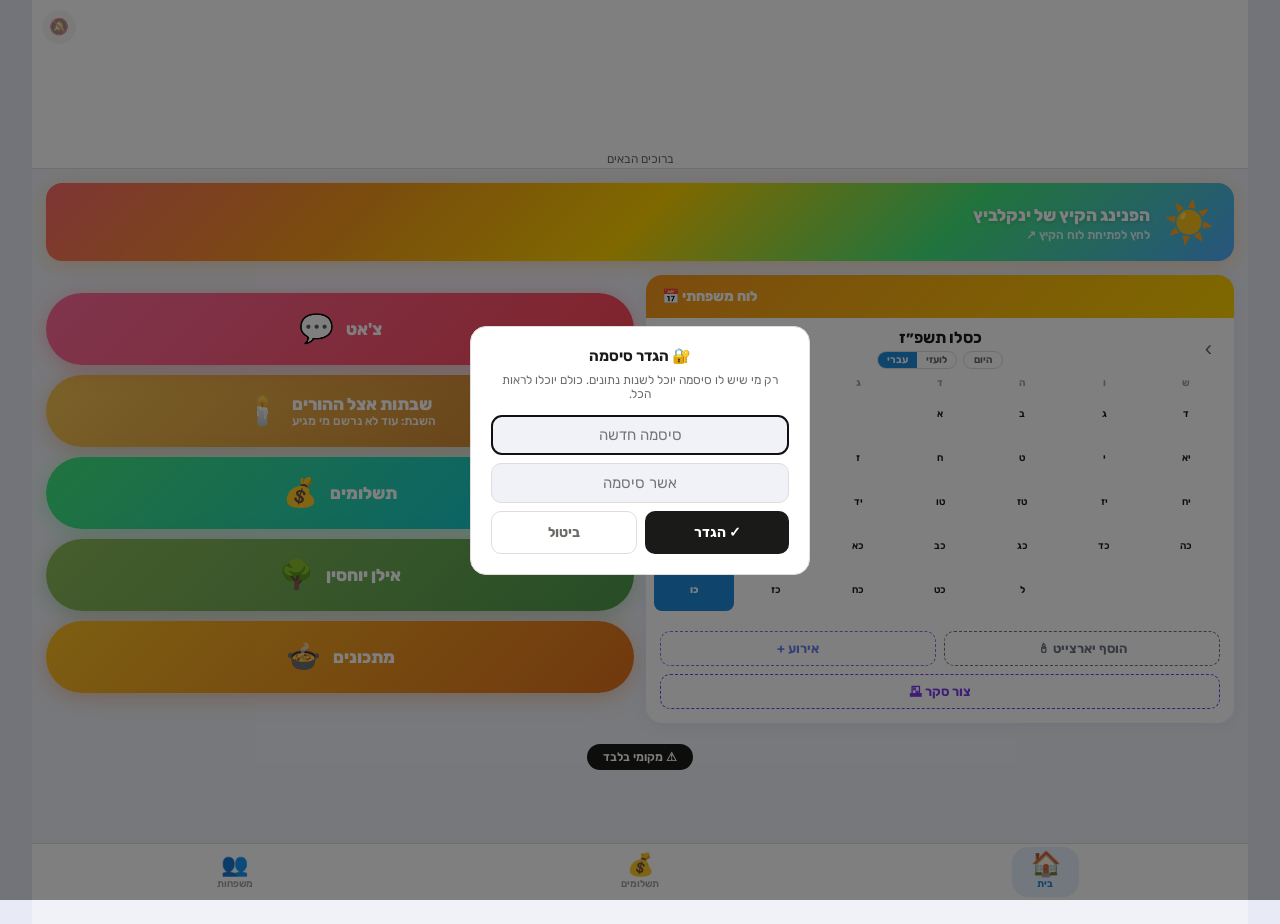
==== admin.html @ 8af0455f "שבתות אצל אבא ואמא: רישום מי היה בכל שבת כפתור חדש במסך הבית (מציג מי מגיע השבת). בחלון: השבת, 5 שבת" ====
<!DOCTYPE html>
<html lang="he" dir="rtl">
<head>
<meta charset="UTF-8">
<meta name="viewport" content="width=device-width, initial-scale=1.0, viewport-fit=cover">
<meta name="apple-mobile-web-app-capable" content="yes">
<meta name="apple-mobile-web-app-status-bar-style" content="black-translucent">
<meta name="apple-mobile-web-app-title" content="ינקלביץ עריכה">
<meta name="mobile-web-app-capable" content="yes">
<meta name="theme-color" content="#0C447C">
<link rel="manifest" href="manifest-admin.json">
<link rel="apple-touch-icon" href="icon.jpg">
<title>ינקלביץ - עריכה</title>
<link rel="stylesheet" href="style.css">
<link rel="stylesheet" href="recipes.css">
<script src="https://cdn.jsdelivr.net/npm/@emailjs/browser@4/dist/email.min.js"></script>
</head>
<body class="at-home">

<!-- FAMILY HOME SHELL -->
<div id="shell-home">
  <div class="fh-hero" style="position:relative">
    <div style="position:absolute;top:10px;left:10px;z-index:5;display:flex;gap:8px">
      <button id="notifBtn" style="background:rgba(0,0,0,0.06);border:none;border-radius:50%;width:34px;height:34px;font-size:16px;cursor:pointer;opacity:.7;line-height:1;color:var(--text2)">🔕</button>
      <button id="settingsHubBtn" class="edit-only" onclick="openSettingsHubModal()" style="background:rgba(0,0,0,0.06);border:none;border-radius:50%;width:34px;height:34px;font-size:16px;cursor:pointer;line-height:1;color:var(--text2)" title="הגדרות">⚙️</button>
    </div>
    <img src="logo.jpg" class="fh-hero-logo" alt="ינקלביץ">
    <div class="fh-hero-content">
      <div class="fh-hero-sub" id="fhSub"></div>
    </div>
  </div>

  <!-- Summer Calendar link card -->
  <a href="https://haketz-shel-yankelevitz.vercel.app/" target="_blank"
     style="display:block;margin:14px 14px 6px;border-radius:16px;overflow:hidden;text-decoration:none;box-shadow:0 4px 20px rgba(247,151,30,0.3)">
    <div style="background:linear-gradient(135deg,#FF6B6B,#f7971e,#ffd200,#43E97B,#4facfe);padding:20px 20px 18px;display:flex;align-items:center;gap:14px">
      <div style="font-size:40px;line-height:1;flex-shrink:0">☀️</div>
      <div>
        <div style="font-size:17px;font-weight:800;color:#fff;margin-bottom:3px;text-shadow:0 1px 4px rgba(0,0,0,0.2)">הפנינג הקיץ של ינקלביץ</div>
        <div style="font-size:12px;color:rgba(255,255,255,0.85);font-weight:600">לחץ לפתיחת לוח הקיץ ↗</div>
      </div>
    </div>
  </a>

  <!-- Lower section: buttons + calendar -->
  <div class="fh-home-lower">
    <!-- Pill buttons — above calendar on mobile, left on desktop -->
    <div class="fh-pill-btns">
      <!-- Countdown clocks — above the chat button, beside the calendar on desktop -->
      <div id="countdownSection"></div>
      <button class="fh-pill-btn" style="position:relative;background:linear-gradient(135deg,#FF6B9D,#FF4757);box-shadow:0 4px 22px rgba(255,71,87,0.35)" onclick="openChatSheet()">
        <span class="fh-pill-ico">💬</span>צ'אט
        <span id="chatUnreadBadge" style="display:none;position:absolute;top:8px;left:16px;min-width:20px;height:20px;padding:0 5px;border-radius:10px;background:#fff;color:#FF4757;font-size:12px;font-weight:800;align-items:center;justify-content:center;line-height:1;box-shadow:0 1px 4px rgba(0,0,0,0.25)"></span>
      </button>
      <button class="fh-pill-btn" style="background:linear-gradient(135deg,#F6C453,#C9792B);box-shadow:0 4px 22px rgba(201,121,43,0.35)" onclick="openShabbatModal()">
        <span class="fh-pill-ico">🕯️</span><span style="display:flex;flex-direction:column;align-items:flex-start;line-height:1.2"><span id="shabbatPillLbl">שבתות אצל אבא ואמא</span><small id="shabbatPillSub" style="font-size:12px;font-weight:600;opacity:.9"></small></span>
      </button>
      <button class="fh-pill-btn" style="background:linear-gradient(135deg,#43E97B,#0ABDE3);box-shadow:0 4px 22px rgba(67,233,123,0.35)" onclick="switchShell('pay')">
        <span class="fh-pill-ico">💰</span>תשלומים
      </button>
      <button class="fh-pill-btn" id="pollBannerBtn" style="display:none;background:linear-gradient(135deg,#A78BFA,#7C3AED);box-shadow:0 4px 22px rgba(124,58,237,0.35)" onclick="openPollSheet()">
        <span class="fh-pill-ico">🗳</span><span id="pollBannerLbl">סקר ממתין למילוי</span>
      </button>
      <button class="fh-pill-btn" style="background:linear-gradient(135deg,#8FBC5A,#4E9A4E);box-shadow:0 4px 22px rgba(78,154,78,0.35)" onclick="openFamilyTreeOverlay()">
        <span class="fh-pill-ico">🌳</span>אילן יוחסין
      </button>
      <button class="fh-pill-btn" style="background:linear-gradient(135deg,#FBBF24,#E2711D);box-shadow:0 4px 22px rgba(226,113,29,0.35)" onclick="openRecipesOverlay()">
        <span class="fh-pill-ico">🍲</span>מתכונים
      </button>
    </div>
    <!-- Family calendar card — below on mobile, right on desktop -->
    <div class="fh-card fh-cal-card" style="margin:0">
      <div class="fh-card-hdr fh-card-hdr-cal">
        <span class="fh-card-title">📅 לוח משפחתי</span>
      </div>
      <div class="fh-cal-nav">
        <button class="fh-cal-arrow" onclick="prevCalMonth()">›</button>
        <div style="display:flex;flex-direction:column;align-items:center;gap:4px">
          <span class="fh-cal-month" id="calTitle"></span>
          <div style="display:flex;align-items:center;gap:6px">
            <div style="display:flex;border:1.5px solid var(--border);border-radius:20px;overflow:hidden;font-size:10px;font-weight:700">
              <button id="calToggleHeb" onclick="setCalMode(true)" style="padding:2px 9px;border:none;font-family:var(--font);cursor:pointer;font-size:10px;font-weight:700;transition:background .15s">עברי</button>
              <button id="calToggleLat" onclick="setCalMode(false)" style="padding:2px 9px;border:none;font-family:var(--font);cursor:pointer;font-size:10px;font-weight:700;transition:background .15s">לועזי</button>
            </div>
            <button onclick="goToTodayCal()" style="padding:2px 10px;border-radius:20px;border:1.5px solid var(--border);background:transparent;color:var(--text2);font-size:10px;font-weight:700;font-family:var(--font);cursor:pointer">היום</button>
          </div>
        </div>
        <button class="fh-cal-arrow" onclick="nextCalMonth()">‹</button>
      </div>
      <div class="fh-cal-grid" id="calGrid"></div>
      <div class="fh-cal-evlist" id="calEvList"></div>
      <div style="padding:0 14px 14px">
        <div style="display:flex;gap:8px;flex-wrap:wrap;margin-bottom:8px">
          <button onclick="openCalModal()" style="flex:1;min-width:90px;padding:9px;border-radius:var(--r2);border:1.5px dashed #667eea;background:transparent;color:#667eea;font-size:13px;font-weight:700;font-family:var(--font);cursor:pointer">+ אירוע</button>
          <button onclick="openYahrzeitModal()" style="flex:1;min-width:90px;padding:9px;border-radius:var(--r2);border:1.5px dashed #6b7280;background:transparent;color:#6b7280;font-size:13px;font-weight:700;font-family:var(--font);cursor:pointer">🕯 הוסף יארצייט</button>
        </div>
        <button onclick="openNewPollModal()" style="width:100%;padding:9px;border-radius:var(--r2);border:1.5px dashed #7C3AED;background:transparent;color:#7C3AED;font-size:13px;font-weight:700;font-family:var(--font);cursor:pointer;box-sizing:border-box">🗳 צור סקר</button>
      </div>
    </div>
  </div>

</div>

<!-- New-device email gate -->
<div id="emailGateModal" style="display:none;position:fixed;inset:0;background:rgba(0,0,0,0.7);z-index:2700;align-items:center;justify-content:center;padding:20px;box-sizing:border-box">
  <div style="background:var(--surface);border-radius:var(--r);width:100%;max-width:340px;box-sizing:border-box" id="emailGateContent"></div>
</div>

<!-- Payment claim confirm modal (opened from an email link) -->
<div id="claimConfirmModal" style="display:none;position:fixed;inset:0;background:rgba(0,0,0,0.55);z-index:2600;align-items:center;justify-content:center;padding:20px;box-sizing:border-box" onclick="if(event.target===this)closeClaimConfirmModal()">
  <div style="background:var(--surface);border-radius:var(--r);width:100%;max-width:340px;box-sizing:border-box" id="claimConfirmContent"></div>
</div>

<!-- Pending payment claims modal -->
<div id="claimsModal" style="display:none;position:fixed;inset:0;background:rgba(0,0,0,0.55);z-index:2500;align-items:center;justify-content:center;padding:20px;box-sizing:border-box" onclick="if(event.target===this)closeClaimsModal()">
  <div style="background:var(--surface);border-radius:var(--r);width:100%;max-width:400px;max-height:80vh;overflow-y:auto;box-sizing:border-box">
    <div style="padding:14px 16px;border-bottom:1px solid var(--border);display:flex;align-items:center;justify-content:space-between">
      <div style="font-size:15px;font-weight:700">💸 אישורי תשלום ממתינים</div>
      <button onclick="closeClaimsModal()" style="border:none;background:none;font-size:20px;color:var(--text2);cursor:pointer;font-family:var(--font);padding:0">✕</button>
    </div>
    <div id="claimsModalContent"></div>
  </div>
</div>

<!-- Calendar event modal -->
<div id="calModal" style="display:none;position:fixed;inset:0;background:rgba(0,0,0,0.55);z-index:2500;align-items:center;justify-content:center;padding:20px;box-sizing:border-box" onclick="if(event.target===this)closeCalModal()">
  <div style="background:var(--surface);border-radius:var(--r);padding:20px;width:100%;max-width:340px;box-sizing:border-box">
    <div style="font-size:15px;font-weight:700;margin-bottom:16px">📅 הוסף אירוע</div>
    <div class="field" style="margin-bottom:10px">
      <label style="font-size:12px;font-weight:600;color:var(--text2);display:block;margin-bottom:5px">שם האירוע</label>
      <input id="calAddTitle" placeholder="לדוגמה: יום הולדת, חתונה..." style="width:100%;border:1.5px solid var(--border);border-radius:var(--r2);padding:10px 12px;font-size:14px;font-family:var(--font);background:var(--bg);color:var(--text);direction:rtl;box-sizing:border-box">
    </div>
    <div class="field" style="margin-bottom:14px">
      <label style="font-size:12px;font-weight:600;color:var(--text2);display:block;margin-bottom:5px">תאריך</label>
      <input id="calAddDate" type="date" style="width:100%;border:1.5px solid var(--border);border-radius:var(--r2);padding:10px 12px;font-size:14px;font-family:var(--font);background:var(--bg);color:var(--text);box-sizing:border-box">
    </div>
    <div style="display:flex;gap:8px">
      <button onclick="addCalItem()" style="flex:1;padding:11px;border-radius:var(--r2);border:none;background:var(--blue-mid);color:#fff;font-size:14px;font-weight:700;font-family:var(--font);cursor:pointer">הוסף</button>
      <button onclick="closeCalModal()" style="flex:1;padding:11px;border-radius:var(--r2);border:1.5px solid var(--border);background:transparent;color:var(--text2);font-size:14px;font-weight:600;font-family:var(--font);cursor:pointer">ביטול</button>
    </div>
  </div>
</div>

<!-- Yahrzeit (memorial date) modal -->
<div id="yahrzeitModal" style="display:none;position:fixed;inset:0;background:rgba(0,0,0,0.55);z-index:1350;align-items:center;justify-content:center;padding:20px;box-sizing:border-box" onclick="if(event.target===this)closeYahrzeitModal()">
  <div style="background:var(--surface);border-radius:var(--r);padding:20px;width:100%;max-width:340px;box-sizing:border-box">
    <div style="font-size:15px;font-weight:700;margin-bottom:16px" id="yahrzeitModalTitle">🕯 הוספת יארצייט</div>
    <div class="field" style="margin-bottom:10px">
      <label style="font-size:12px;font-weight:600;color:var(--text2);display:block;margin-bottom:5px">שם הנפטר/ת</label>
      <input type="text" id="yahrzeitName" placeholder="לדוגמה: סבא משה ז״ל" style="width:100%;border:1.5px solid var(--border);border-radius:var(--r2);padding:10px 12px;font-size:14px;font-family:var(--font);background:var(--bg);color:var(--text);direction:rtl;box-sizing:border-box">
    </div>
    <div style="font-size:12px;font-weight:600;color:var(--text2);margin-bottom:6px">תאריך פטירה עברי</div>
    <button type="button" id="yahrzeitDateBtn" onclick="openKidDatePicker()" style="width:100%;border:1.5px solid var(--border);border-radius:var(--r2);padding:10px 12px;font-size:13px;font-family:var(--font);background:var(--bg);color:var(--text);margin-bottom:10px;box-sizing:border-box;cursor:pointer;text-align:center">📅 בחר תאריך פטירה</button>
    <div id="yahrzeitErr" style="display:none;font-size:12px;color:var(--red);margin-bottom:8px;text-align:center"></div>
    <div style="display:flex;gap:8px;margin-bottom:10px">
      <button id="yahrzeitSaveBtn" onclick="saveYahrzeit()" style="flex:1;padding:11px;border-radius:var(--r2);border:none;background:var(--blue-mid);color:#fff;font-size:14px;font-weight:700;font-family:var(--font);cursor:pointer">✓ הוסף</button>
      <button onclick="closeYahrzeitModal()" style="flex:1;padding:11px;border-radius:var(--r2);border:1.5px solid var(--border);background:transparent;color:var(--text);font-size:14px;font-weight:600;font-family:var(--font);cursor:pointer">ביטול</button>
    </div>
    <button type="button" id="yahrzeitDeleteBtn" onclick="deleteYahrzeit()" style="display:none;width:100%;padding:10px;border-radius:var(--r2);border:1.5px solid var(--red-bg);background:var(--red-bg);color:var(--red-mid);font-size:13px;font-weight:700;font-family:var(--font);cursor:pointer;box-sizing:border-box">🗑 מחק</button>
  </div>
</div>

<!-- Partial payment modal -->
<div id="partPayModal" style="display:none;position:fixed;inset:0;background:rgba(0,0,0,0.55);z-index:3000;align-items:center;justify-content:center;padding:20px;box-sizing:border-box" onclick="if(event.target===this)closePartPayModal()">
  <div style="background:var(--surface);border-radius:var(--r);padding:20px;width:100%;max-width:320px;box-sizing:border-box">
    <div style="font-size:15px;font-weight:700;margin-bottom:6px">💳 רישום תשלום</div>
    <div id="partPayInfo" style="font-size:13px;color:var(--text2);margin-bottom:14px;line-height:1.6"></div>
    <div class="field" style="margin-bottom:6px">
      <label style="font-size:12px;font-weight:600;color:var(--text2);display:block;margin-bottom:5px">סכום ששולם (₪)</label>
      <input id="partPayAmt" type="number" min="1" oninput="updatePartPayRemain()" style="width:100%;border:1.5px solid var(--border);border-radius:var(--r2);padding:10px 12px;font-size:20px;font-family:var(--font);background:var(--bg);color:var(--text);direction:ltr;box-sizing:border-box;font-weight:700;text-align:center">
    </div>
    <div id="partPayRemain" style="font-size:12px;margin-bottom:14px;text-align:center;min-height:18px;font-weight:600"></div>
    <div style="display:flex;gap:8px">
      <button onclick="confirmPartPay()" style="flex:1;padding:11px;border-radius:var(--r2);border:none;background:var(--blue-mid);color:#fff;font-size:14px;font-weight:700;font-family:var(--font);cursor:pointer">אשר תשלום</button>
      <button onclick="closePartPayModal()" style="flex:1;padding:11px;border-radius:var(--r2);border:1.5px solid var(--border);background:transparent;color:var(--text2);font-size:14px;font-weight:600;font-family:var(--font);cursor:pointer">ביטול</button>
    </div>
  </div>
</div>

<div id="closeEvModal" style="display:none;position:fixed;inset:0;background:rgba(0,0,0,0.55);z-index:3000;align-items:center;justify-content:center;padding:20px;box-sizing:border-box" onclick="if(event.target===this)closeCloseEvModal()">
  <div style="background:var(--surface);border-radius:var(--r);padding:20px;width:100%;max-width:320px;box-sizing:border-box">
    <div style="font-size:15px;font-weight:700;margin-bottom:10px">🏁 סיום אירוע</div>
    <div id="closeEvInfo" style="font-size:13px;margin-bottom:14px;line-height:1.7"></div>
    <div style="display:flex;gap:8px">
      <button onclick="confirmCloseEv()" style="flex:1;padding:11px;border-radius:var(--r2);border:none;background:var(--blue-mid);color:#fff;font-size:14px;font-weight:700;font-family:var(--font);cursor:pointer">סגור ושלח</button>
      <button onclick="closeCloseEvModal()" style="flex:1;padding:11px;border-radius:var(--r2);border:1.5px solid var(--border);background:transparent;color:var(--text2);font-size:14px;font-weight:600;font-family:var(--font);cursor:pointer">ביטול</button>
    </div>
  </div>
</div>

<div id="emailModal" style="display:none;position:fixed;inset:0;background:rgba(0,0,0,0.55);z-index:3000;align-items:center;justify-content:center;padding:20px;box-sizing:border-box" onclick="if(event.target===this)closeEmailModal()">
  <div style="background:var(--surface);border-radius:var(--r);padding:20px;width:100%;max-width:340px;box-sizing:border-box;max-height:80vh;display:flex;flex-direction:column">
    <div style="font-size:15px;font-weight:700;margin-bottom:12px">📧 שליחת מיילים</div>
    <div id="emailModalContent" style="font-size:13px;line-height:1.7;overflow-y:auto;flex:1;margin-bottom:14px"></div>
    <div style="flex-shrink:0">
      <button onclick="closeEmailModal()" style="width:100%;padding:11px;border-radius:var(--r2);border:1.5px solid var(--border);background:transparent;color:var(--text2);font-size:14px;font-weight:600;font-family:var(--font);cursor:pointer">סגור</button>
    </div>
  </div>
</div>

<div class="topbar">
  <div>
    <div class="topbar-title">👨‍👩‍👧‍👦 ינקלביץ</div>
    <div class="topbar-sub" id="topSub">ניהול הוצאות וחובות</div>
  </div>
  <div style="display:flex;gap:8px;flex-shrink:0">
    <button class="btn-add edit-only" id="nb-families" onclick="goTab('families',this)" style="background:var(--surface2);color:var(--text);border:1px solid var(--border)">👥</button>
    <button class="btn-add" onclick="openLockModal()" style="background:var(--surface2);color:var(--text);border:1px solid var(--border);font-size:16px"><span id="lockIcon">🔒</span></button>
    <button class="btn-add edit-only" onclick="showForm()">+ אירוע חדש</button>
  </div>
</div>

<!-- Floating notifications button — hidden entirely unless there's something unread -->
<button id="floatingNotifBtn" onclick="openNotifCenter()" title="התראות" style="display:none;position:fixed;top:14px;left:14px;z-index:400;width:44px;height:44px;border-radius:50%;border:none;background:var(--blue-mid);color:#fff;font-size:19px;box-shadow:0 4px 14px rgba(0,0,0,0.3);cursor:pointer;align-items:center;justify-content:center">
  🔔
  <span id="notifCenterBadge" style="position:absolute;top:-3px;right:-3px;min-width:18px;height:18px;padding:0 4px;border-radius:9px;background:var(--red-mid,#d33);color:#fff;font-size:11px;font-weight:800;display:flex;align-items:center;justify-content:center;line-height:1"></span>
</button>

<div id="notifCenterModal" style="display:none;position:fixed;inset:0;background:rgba(0,0,0,0.55);z-index:2500;align-items:center;justify-content:center;padding:20px;box-sizing:border-box" onclick="if(event.target===this)closeNotifCenter()">
  <div style="background:var(--bg);border-radius:var(--r2);max-width:420px;width:100%;max-height:80vh;display:flex;flex-direction:column;overflow:hidden">
    <div style="padding:14px 16px;border-bottom:1px solid var(--border);display:flex;align-items:center;justify-content:space-between;flex-shrink:0">
      <span style="font-size:15px;font-weight:800;color:var(--text)">🔔 מרכז התראות</span>
      <button onclick="closeNotifCenter()" style="background:none;border:none;font-size:22px;cursor:pointer;color:var(--text2);line-height:1;padding:0">✕</button>
    </div>
    <div id="notifCenterList" style="flex:1;overflow-y:auto;padding:6px 16px"></div>
  </div>
</div>

<div id="annualReportModal" style="display:none;position:fixed;inset:0;background:rgba(0,0,0,0.55);z-index:2500;align-items:center;justify-content:center;padding:20px;box-sizing:border-box" onclick="if(event.target===this)closeAnnualReport()">
  <div style="background:var(--bg);border-radius:var(--r2);max-width:440px;width:100%;max-height:85vh;display:flex;flex-direction:column;overflow:hidden">
    <div style="padding:14px 16px;border-bottom:1px solid var(--border);display:flex;align-items:center;justify-content:space-between;flex-shrink:0;gap:8px">
      <span style="font-size:15px;font-weight:800;color:var(--text);flex-shrink:0">📊 דוח שנתי</span>
      <select id="reportYearSel" onchange="renderAnnualReport()" style="border:1.5px solid var(--border);border-radius:var(--r2);padding:5px 8px;font-size:13px;font-family:var(--font);background:var(--bg);color:var(--text)"></select>
      <button onclick="closeAnnualReport()" style="background:none;border:none;font-size:22px;cursor:pointer;color:var(--text2);line-height:1;padding:0">✕</button>
    </div>
    <div id="annualReportBody" style="flex:1;overflow-y:auto;padding:14px 16px"></div>
  </div>
</div>

<div class="main">

  <div id="claimsBanner" class="edit-only"></div>

  <!-- HOME -->
  <div class="view active" id="view-home">
    <div id="homeBanner"></div>
    <div id="homeFamStrip"></div>

    <div id="homeGoalSection" style="display:none">
      <div class="sec-ttl">🎯 קופות למטרה</div>
      <div class="home-list" id="homeGoalList"></div>
    </div>

    <div id="homeEvSection"></div>

    <button onclick="goTab('archive',null)" style="width:100%;margin-top:10px;padding:12px;border-radius:var(--r2);border:1.5px solid var(--border);background:var(--surface);color:var(--text2);font-size:14px;font-weight:700;font-family:var(--font);cursor:pointer;display:flex;align-items:center;justify-content:center;gap:6px">🗂️ ארכיון אירועים</button>
  </div>

  <!-- EVENTS -->
  <div class="view" id="view-events">
    <!-- New event form (hidden by default) -->
    <div id="newFormOverlay" style="display:none;position:fixed;inset:0;background:rgba(0,0,0,0.5);z-index:1000;align-items:center;justify-content:center;padding:20px;box-sizing:border-box" onclick="if(event.target===this)hideForm()">
    <div class="new-form" id="newForm" style="width:100%;max-width:420px;max-height:90vh;overflow-y:auto;box-sizing:border-box">
      <h2 id="formTitle">➕ אירוע חדש</h2>
      <div class="field">
        <label>שם האירוע *</label>
        <input type="text" id="f-name" placeholder="מנגל, צימר, ארוחה...">
        <div class="err-txt" id="e-name">נא להזין שם</div>
      </div>
      <div class="field">
        <label>תאריך</label>
        <input type="date" id="f-date">
      </div>
      <div class="field">
        <label>משפחות משתתפות</label>
        <button type="button" class="action-btn" style="width:100%;box-sizing:border-box" onclick="openFamPicker()">👥 <span id="famPickSummary">מי משתתף</span></button>
        <div class="err-txt" id="e-fams">נא לבחור לפחות משפחה אחת</div>
      </div>
      <div class="field" id="splitMethodField">
        <label>חלוקת ההוצאה</label>
        <div style="display:flex;gap:6px;flex-wrap:wrap">
          <button type="button" class="split-btn" id="splitEqual" onclick="setSplitMethod('equal')">שווה לכל משפחה</button>
          <button type="button" class="split-btn" id="splitPercapita" onclick="setSplitMethod('percapita')">לפי נפשות</button>
          <button type="button" class="split-btn" id="splitWeighted" onclick="setSplitMethod('weighted')">ילד = 50%</button>
        </div>
      </div>
      <div class="field" id="childOverrideSection" style="display:none">
        <label>הרכב משתתפים באירוע</label>
        <button type="button" class="action-btn" style="width:100%;box-sizing:border-box" onclick="openChildOverridePicker()">👥 <span id="childPickSummary">הגדר הרכב לפי משפחה</span></button>
      </div>
      <div class="field" id="expensesSection" style="display:none">
        <!-- Mode toggle -->
        <div style="display:flex;gap:6px;margin-bottom:12px;flex-wrap:wrap">
          <button id="modeTotal" onclick="setExpMode('total')" style="flex:1;padding:9px;border-radius:var(--r2);border:1.5px solid var(--blue-mid);background:var(--blue-mid);color:#fff;font-size:13px;font-weight:700;font-family:var(--font);cursor:pointer">סכום כולל ÷ שווה</button>
          <button id="modeCustom" onclick="setExpMode('custom')" style="flex:1;padding:9px;border-radius:var(--r2);border:1.5px solid var(--border);background:transparent;color:var(--text2);font-size:13px;font-weight:700;font-family:var(--font);cursor:pointer">כל משפחה בנפרד</button>
          <button id="modeCumulative" onclick="setExpMode('cumulative')" style="flex:1;padding:9px;border-radius:var(--r2);border:1.5px solid var(--border);background:transparent;color:var(--text2);font-size:13px;font-weight:700;font-family:var(--font);cursor:pointer">מצטבר</button>
        </div>
        <!-- Cumulative mode notice -->
        <div id="cumulativeModeDiv" style="display:none;text-align:center;font-size:13px;color:var(--text2);padding:10px 0;background:var(--blue-bg);border-radius:var(--r2)">הוצאות יוזנו ישירות באירוע לאחר יצירתו — לכל הוצאה תבחר בנפרד איך היא מתחלקת</div>
        <!-- Total mode -->
        <div id="totalModeDiv">
          <div style="display:flex;gap:6px">
            <input type="number" min="0" inputmode="numeric" id="f-total" placeholder="סכום כולל"
              style="flex:1;min-width:0;border:1.5px solid var(--border);border-radius:var(--r2);padding:11px 12px;font-size:16px;font-family:var(--font);background:var(--bg);color:var(--text);direction:ltr;text-align:center"
              oninput="updateTotalPreview();_updateCurHint('f-total','fTotalHint','fTotalCur')">
            <select id="fTotalCur" onchange="updateTotalPreview();_updateCurHint('f-total','fTotalHint','fTotalCur')" style="border:1.5px solid var(--border);border-radius:var(--r2);padding:0 8px;font-size:15px;font-family:var(--font);background:var(--bg);color:var(--text);cursor:pointer"><option>₪</option><option>$</option><option>€</option><option>£</option></select>
          </div>
          <div id="fTotalHint" style="font-size:11px;color:var(--text2);text-align:center;margin-top:4px;min-height:14px"></div>
          <div id="totalPreview" style="margin-top:6px"></div>
        </div>
        <!-- Custom mode -->
        <div id="customModeDiv" style="display:none">
          <button type="button" class="action-btn" style="width:100%;box-sizing:border-box" onclick="openExpensePicker()">💰 <span id="expensePickSummary">כמה כל משפחה שילמה</span></button>
        </div>
        <div class="err-txt" id="e-cost">נא להזין סכום</div>
        <div style="margin-top:12px;padding-top:12px;border-top:1px solid var(--border)">
          <label style="font-size:12px;font-weight:700;color:var(--text2);display:block;margin-bottom:6px">💎 תרומה לקופת חיסכון (אופציונלי)</label>
          <input type="number" min="0" inputmode="numeric" id="f-savings" placeholder="₪ סכום כולל"
            style="width:100%;border:1.5px solid var(--border);border-radius:var(--r2);padding:10px 12px;font-size:15px;font-family:var(--font);background:var(--bg);color:var(--text);direction:ltr;text-align:center;box-sizing:border-box"
            oninput="(()=>{const n=document.querySelectorAll('#famChips .chip.on').length;const v=parseFloat(this.value)||0;const el=document.getElementById('savingsHint');if(el)el.textContent=n>0&&v>0?'≈ ₪'+Math.round(v/n)+' לכל משפחה':'';})()" >
          <div id="savingsHint" style="font-size:11px;color:var(--text2);text-align:center;margin-top:4px;min-height:14px"></div>
        </div>
      </div>
      <div class="form-btns">
        <button class="save-btn" id="formSaveBtn" onclick="doCreate()">✓ צור אירוע</button>
        <button onclick="hideForm()">ביטול</button>
      </div>
    </div>
    </div>

    <!-- Family picker modal -->
    <div id="famPickOverlay" style="display:none;position:fixed;inset:0;background:rgba(0,0,0,0.5);z-index:1100;align-items:center;justify-content:center;padding:20px;box-sizing:border-box" onclick="if(event.target===this)closeFamPicker()">
      <div style="background:var(--surface);border-radius:var(--r);border:1px solid var(--border);padding:16px;width:100%;max-width:380px;max-height:80vh;overflow-y:auto;box-sizing:border-box">
        <div style="font-size:14px;font-weight:700;margin-bottom:12px">מי משתתף באירוע</div>
        <div class="chips" id="famChips"></div>
        <div class="form-btns">
          <button class="save-btn" onclick="closeFamPicker()">✓ אישור</button>
        </div>
      </div>
    </div>

    <!-- Child override picker modal -->
    <div id="childOverrideOverlay" style="display:none;position:fixed;inset:0;background:rgba(0,0,0,0.5);z-index:1200;align-items:center;justify-content:center;padding:20px;box-sizing:border-box" onclick="if(event.target===this)closeChildOverridePicker()">
      <div style="background:var(--surface);border-radius:var(--r);border:1px solid var(--border);padding:16px;width:100%;max-width:380px;max-height:80vh;overflow-y:auto;box-sizing:border-box">
        <div style="font-size:14px;font-weight:700;margin-bottom:12px">הרכב משתתפים לפי משפחה</div>
        <div id="childOverrideInputs"></div>
        <div class="form-btns">
          <button class="save-btn" onclick="closeChildOverridePicker()">✓ אישור</button>
        </div>
      </div>
    </div>

    <!-- Expense picker modal -->
    <div id="expenseOverlay" style="display:none;position:fixed;inset:0;background:rgba(0,0,0,0.5);z-index:1200;align-items:center;justify-content:center;padding:20px;box-sizing:border-box" onclick="if(event.target===this)closeExpensePicker()">
      <div style="background:var(--surface);border-radius:var(--r);border:1px solid var(--border);padding:16px;width:100%;max-width:380px;max-height:80vh;overflow-y:auto;box-sizing:border-box">
        <div style="display:flex;align-items:center;justify-content:space-between;margin-bottom:12px">
          <div style="font-size:14px;font-weight:700">כמה כל משפחה שילמה</div>
          <select id="customCur" onchange="_updateCustomTotal()" style="border:1.5px solid var(--border);border-radius:var(--r2);padding:6px 8px;font-size:14px;font-family:var(--font);background:var(--bg);color:var(--text);cursor:pointer"><option>₪</option><option>$</option><option>€</option><option>£</option></select>
        </div>
        <div id="expenseInputs"></div>
        <div style="display:flex;justify-content:space-between;align-items:center;margin-top:10px;padding:8px 0;border-top:1px solid var(--border)">
          <span style="font-size:12px;font-weight:700;color:var(--text2)">סה"כ</span>
          <span style="font-size:16px;font-weight:700;color:var(--blue-mid)" id="formTotalCost">₪0</span>
        </div>
        <div class="form-btns">
          <button class="save-btn" onclick="closeExpensePicker()">✓ אישור</button>
        </div>
      </div>
    </div>

    <div class="metrics" id="metrics"></div>
    <div class="sec-ttl">אירועים פעילים</div>
    <div id="openList"></div>
    <button onclick="goTab('archive',null)" style="width:100%;margin-top:10px;padding:12px;border-radius:var(--r2);border:1.5px solid var(--border);background:var(--surface);color:var(--text2);font-size:14px;font-weight:700;font-family:var(--font);cursor:pointer;display:flex;align-items:center;justify-content:center;gap:6px">🗂️ ארכיון אירועים</button>
  </div>

  <!-- ARCHIVE -->
  <div class="view" id="view-archive">
    <div class="year-row" id="yearRow"></div>
    <div id="archList"></div>
    <div id="archGoalList"></div>
  </div>


  <!-- FAMILIES -->
  <div class="view" id="view-families">
    <div style="display:flex;align-items:center;justify-content:space-between;gap:8px">
      <div class="sec-ttl" style="margin:0">ניהול משפחות</div>
      <button onclick="openAnnualReport()" style="padding:7px 12px;border-radius:var(--r2);border:1.5px solid var(--border);background:transparent;color:var(--text2);font-size:12px;font-weight:700;font-family:var(--font);cursor:pointer;white-space:nowrap;margin-bottom:10px">📊 דוח שנתי</button>
    </div>
    <div class="fam-add edit-only">
      <input type="text" id="famInput" placeholder="שם משפחה חדשה...">
      <button class="action-btn blue" onclick="addFam()">הוסף</button>
    </div>
    <div id="famList"></div>
  </div>


</div>

<div id="famDetailOverlay" style="display:none;position:fixed;inset:0;background:rgba(0,0,0,0.5);z-index:2000;align-items:center;justify-content:center;padding:20px;box-sizing:border-box" onclick="if(event.target===this)closeFamDetail()">
  <div style="background:var(--surface);border-radius:var(--r);border:1px solid var(--border);padding:18px;width:100%;max-width:380px;box-sizing:border-box;max-height:85vh;overflow-y:auto">
    <div id="famDetailContent"></div>
    <button onclick="closeFamDetail()" style="width:100%;margin-top:14px;padding:12px;border-radius:var(--r2);border:1px solid var(--border);background:transparent;font-size:14px;font-weight:600;font-family:var(--font);cursor:pointer;color:var(--text)">סגור</button>
  </div>
</div>

<!-- Family-to-family wallet transfer sheet (openFamTransferSheet) — opened
     from another family's card in famDetailOverlay above, so it needs a
     higher z-index to stack on top of it. -->
<div id="famTransferOverlay" style="display:none;position:fixed;inset:0;background:rgba(0,0,0,0.5);z-index:2100;align-items:center;justify-content:center;padding:20px;box-sizing:border-box" onclick="if(event.target===this)closeFamTransferSheet()">
  <div style="background:var(--surface);border-radius:var(--r);border:1px solid var(--border);padding:16px;width:100%;max-width:360px;max-height:85vh;overflow-y:auto;box-sizing:border-box">
    <div id="famTransferTitle" style="font-size:14px;font-weight:700;margin-bottom:4px">העברה</div>
    <div id="famTransferBalLine" style="font-size:12px;color:var(--text2);margin-bottom:12px"></div>
    <input type="number" min="0" inputmode="numeric" id="famTransferAmt" placeholder="סכום להעברה (₪)"
      style="width:100%;border:1.5px solid var(--blue-mid);border-radius:var(--r2);padding:12px;font-size:18px;font-family:var(--font);background:var(--bg);color:var(--text);direction:ltr;text-align:center;margin-bottom:10px;box-sizing:border-box">
    <textarea id="famTransferNote" rows="2" placeholder="הערה (אופציונלי)"
      style="width:100%;border:1.5px solid var(--border);border-radius:var(--r2);padding:10px 12px;font-size:13px;font-family:var(--font);background:var(--bg);color:var(--text);margin-bottom:12px;box-sizing:border-box;resize:vertical"></textarea>
    <div style="display:flex;gap:8px">
      <button class="fund-dep-btn" style="flex:1;padding:12px" onclick="confirmFamTransfer()">✓ אשר העברה</button>
      <button onclick="closeFamTransferSheet()" style="flex:1;padding:12px;border-radius:var(--r2);border:1px solid var(--border);background:transparent;font-size:14px;font-weight:600;font-family:var(--font);cursor:pointer;color:var(--text)">ביטול</button>
    </div>
  </div>
</div>

<nav class="bottom-nav edit-only">
  <button class="nav-btn active" id="nb-home" onclick="goTab('home',this)">
    <span class="nav-in"><span class="nav-icon">🏠</span>בית</span>
  </button>
  <button class="nav-btn edit-only" id="nb-events" onclick="goTab('events',this)">
    <span class="nav-in"><span class="nav-icon">📅</span>אירועים</span>
  </button>
  <button class="nav-btn edit-only" id="nb-fund" onclick="openFundDetail()">
    <span class="nav-in"><span class="nav-icon">🏦</span>קופה</span>
  </button>
</nav>

<!-- MAIN SHELL NAV -->
<div id="main-nav">
  <button id="mn-home" class="mn-btn mn-active" onclick="switchShell('home')">
    <span class="mn-in"><span class="mn-ico">🏠</span>בית</span>
  </button>
  <button id="mn-pay" class="mn-btn" onclick="switchShell('pay')">
    <span class="mn-in"><span class="mn-ico">💰</span>תשלומים</span>
  </button>
  <button class="mn-btn" onclick="openFamiliesFromHome()">
    <span class="mn-in"><span class="mn-ico">👥</span>משפחות</span>
  </button>
</div>

<!-- Chat bottom sheet -->
<div id="chatSheet">
  <div id="chatSheetBg" onclick="closeChatSheet()"></div>
  <div id="chatSheetInner">
    <div style="padding:14px 16px 12px;border-bottom:1px solid var(--border);display:flex;align-items:center;justify-content:space-between;flex-shrink:0">
      <button onclick="closeChatSheet()" style="background:none;border:none;font-size:22px;cursor:pointer;color:var(--text2);line-height:1;padding:0">✕</button>
      <span style="font-size:15px;font-weight:800;color:var(--text)">💬 צ'אט משפחתי</span>
      <span style="width:22px"></span>
    </div>
    <div class="msg-list" id="msgList" style="flex:1;overflow-y:auto;padding:10px 14px 6px;min-height:0"></div>
    <div id="chatInputArea" style="padding:8px 12px 16px;border-top:1px solid var(--border);display:flex;flex-direction:column;gap:6px;flex-shrink:0"></div>
  </div>
</div>

<!-- Poll bottom sheet -->
<div id="pollSheet">
  <div id="pollSheetBg" onclick="closePollSheet()"></div>
  <div id="pollSheetInner">
    <div style="padding:14px 16px 12px;border-bottom:1px solid var(--border);display:flex;align-items:center;justify-content:space-between;flex-shrink:0">
      <button onclick="closePollSheet()" style="background:none;border:none;font-size:22px;cursor:pointer;color:var(--text2);line-height:1;padding:0">✕</button>
      <span style="font-size:15px;font-weight:800;color:var(--text)">🗳 סקרים</span>
      <button onclick="openNewPollModal()" style="background:none;border:none;font-size:22px;cursor:pointer;padding:0 2px;color:#7C3AED;line-height:1">+</button>
    </div>
    <div id="pollList" style="flex:1;overflow-y:auto;padding:10px 14px 16px;min-height:0"></div>
  </div>
</div>

<!-- New poll modal -->
<div id="newPollModal" style="display:none;position:fixed;inset:0;background:rgba(0,0,0,0.55);z-index:2600;align-items:center;justify-content:center;padding:20px;box-sizing:border-box" onclick="if(event.target===this)closeNewPollModal()">
  <div style="background:var(--bg);border-radius:var(--r2);max-width:380px;width:100%;max-height:85vh;overflow-y:auto;padding:18px">
    <div id="newPollModalTitle" style="font-size:15px;font-weight:800;margin-bottom:12px">🗳 סקר חדש</div>
    <div id="pollQuestionsWrap"></div>
    <button type="button" onclick="addPollFormQuestion()" style="width:100%;padding:9px;border-radius:var(--r2);border:1.5px dashed var(--border);background:transparent;color:var(--text2);font-size:12px;font-weight:700;font-family:var(--font);cursor:pointer;margin-bottom:12px">➕ הוסף שאלה</button>
    <label style="display:flex;align-items:center;gap:8px;cursor:pointer;margin-bottom:12px">
      <input type="checkbox" id="pollAnon">
      <span style="font-size:13px;font-weight:600;color:var(--text)">🕶️ סקר אנונימי (רק מנהל יראה מי הצביע מה)</span>
    </label>
    <button type="button" onclick="openPollHidePicker()" style="width:100%;padding:10px 8px;border-radius:var(--r2);border:1.5px solid var(--border);background:var(--bg);color:var(--text);font-size:12px;font-weight:700;font-family:var(--font);cursor:pointer;margin-bottom:12px">🙈 מי לא יראה את הסקר?<span id="pollHideCount" style="color:var(--blue-mid)"></span></button>
    <div id="pollErr" style="display:none;color:var(--red-mid,#c33);font-size:12px;margin-bottom:8px">נא למלא בכל שאלה טקסט ולפחות 2 אפשרויות</div>
    <div style="display:flex;gap:8px">
      <button onclick="closeNewPollModal()" style="flex:1;padding:10px;border-radius:var(--r2);border:1.5px solid var(--border);background:transparent;color:var(--text2);font-size:13px;font-weight:700;font-family:var(--font);cursor:pointer">ביטול</button>
      <button id="pollSaveBtn" onclick="saveNewPoll()" style="flex:1;padding:10px;border-radius:var(--r2);border:none;background:#7C3AED;color:#fff;font-size:13px;font-weight:700;font-family:var(--font);cursor:pointer">✓ צור סקר</button>
    </div>
  </div>
</div>

<!-- Family picker popup for which families won't see this poll at all. -->
<div id="pollHideFamModal" style="display:none;position:fixed;inset:0;background:rgba(0,0,0,0.6);z-index:2650;align-items:center;justify-content:center;padding:20px;box-sizing:border-box" onclick="if(event.target===this)closePollHidePicker()">
  <div style="background:var(--surface);border-radius:var(--r);border:1px solid var(--border);padding:16px;width:100%;max-width:360px;max-height:85vh;overflow-y:auto;box-sizing:border-box">
    <div style="font-size:14px;font-weight:700;margin-bottom:12px">🙈 מי לא יראה את הסקר הזה?</div>
    <div class="chips" id="pollHideFamChips"></div>
    <button onclick="closePollHidePicker()" style="width:100%;padding:12px;border-radius:var(--r2);border:none;background:var(--blue-mid);color:#fff;font-size:14px;font-weight:700;font-family:var(--font);cursor:pointer;margin-top:14px">✓ סיימתי</button>
  </div>
</div>

<script src="app.js"></script>
<script src="recipes.js"></script>

<!-- Add expense item modal (cumulative events) -->
<div id="addExpItemOverlay" style="display:none;position:fixed;inset:0;background:rgba(0,0,0,0.5);z-index:1500;align-items:center;justify-content:center;padding:20px;box-sizing:border-box" onclick="if(event.target===this)closeAddExpItem()">
  <div style="background:var(--surface);border-radius:var(--r);border:1px solid var(--border);padding:16px;width:100%;max-width:360px;max-height:85vh;overflow-y:auto;box-sizing:border-box">
    <div id="addExpItemTitle" style="font-size:14px;font-weight:700;margin-bottom:14px">➕ הוסף הוצאה</div>
    <div class="field">
      <label class="field-lbl">שם ההוצאה</label>
      <input type="text" id="expItemName" placeholder="לדוגמה: ארוחת ערב, כרטיסים..." style="width:100%;border:1.5px solid var(--border);border-radius:var(--r2);padding:10px 12px;font-size:15px;font-family:var(--font);background:var(--bg);color:var(--text);direction:rtl;box-sizing:border-box">
    </div>
    <div id="expFromPotToggleWrap" style="display:none;margin-top:10px">
      <button id="expFromPotToggle" onclick="toggleExpFromPot()" style="width:100%;padding:9px;border-radius:var(--r2);border:1.5px solid var(--border);background:transparent;color:var(--text2);font-size:13px;font-weight:700;font-family:var(--font);cursor:pointer">🛒 הוצאה מהקופה</button>
    </div>
    <div id="expItemFamSection">
      <div class="field" style="margin-top:12px">
        <div style="display:flex;justify-content:space-between;align-items:center;gap:8px">
          <label class="field-lbl" style="margin-bottom:0">מי שילם</label>
          <div style="display:flex;gap:4px">
            <button type="button" id="expPaySingleBtn" onclick="setExpItemPayMode('single')" style="padding:3px 9px;border-radius:20px;border:1.5px solid var(--blue-mid);background:var(--blue-mid);color:#fff;font-size:11px;font-weight:700;font-family:var(--font);cursor:pointer">משלם אחד</button>
            <button type="button" id="expPayMultiBtn" onclick="setExpItemPayMode('multi')" style="padding:3px 9px;border-radius:20px;border:1.5px solid var(--border);background:transparent;color:var(--text2);font-size:11px;font-weight:700;font-family:var(--font);cursor:pointer">כמה משלמים</button>
          </div>
        </div>
        <div id="expItemFamPicker" style="display:flex;flex-wrap:wrap;gap:6px;margin-top:6px"></div>
        <div id="expItemPayMultiWrap" style="display:none;margin-top:6px">
          <div id="expItemPayMultiInputs"></div>
          <div style="display:flex;justify-content:space-between;align-items:center;padding:8px 0;border-top:1px solid var(--border);margin-top:4px">
            <span style="font-size:12px;font-weight:700;color:var(--text2)">סה"כ ששולם</span>
            <span style="font-size:15px;font-weight:700;color:var(--blue-mid)" id="expItemPayTotal">₪0</span>
          </div>
        </div>
      </div>
    </div>
    <div id="expItemSplitSection">
      <div class="field" style="margin-top:12px">
        <label class="field-lbl">חלוקת הסכום</label>
        <div style="display:flex;gap:6px;margin-top:6px;flex-wrap:wrap">
          <button type="button" id="expSplitEqualBtn" onclick="setExpItemMethod('equal')" style="flex:1;min-width:64px;padding:8px 6px;border-radius:var(--r2);border:1.5px solid var(--blue-mid);background:var(--blue-mid);color:#fff;font-size:12px;font-weight:700;font-family:var(--font);cursor:pointer">שווה</button>
          <button type="button" id="expSplitPercapitaBtn" onclick="setExpItemMethod('percapita')" style="flex:1;min-width:64px;padding:8px 6px;border-radius:var(--r2);border:1.5px solid var(--border);background:transparent;color:var(--text2);font-size:12px;font-weight:700;font-family:var(--font);cursor:pointer">לפי נפשות</button>
          <button type="button" id="expSplitWeightedBtn" onclick="setExpItemMethod('weighted')" style="flex:1;min-width:64px;padding:8px 6px;border-radius:var(--r2);border:1.5px solid var(--border);background:transparent;color:var(--text2);font-size:12px;font-weight:700;font-family:var(--font);cursor:pointer">ילד = 50%</button>
          <button type="button" id="expSplitCustomBtn" onclick="setExpItemSplitMode('custom')" style="flex:1;min-width:90px;padding:8px 6px;border-radius:var(--r2);border:1.5px solid var(--border);background:transparent;color:var(--text2);font-size:12px;font-weight:700;font-family:var(--font);cursor:pointer">ידנית לכל משפחה</button>
        </div>
      </div>
    </div>
    <div id="expItemSplitEqualDiv">
      <div id="expItemSharePickerWrap" class="field" style="margin-top:12px">
        <label class="field-lbl">מי משתתף בחלוקה</label>
        <div id="expItemSharePicker" style="display:flex;flex-wrap:wrap;gap:6px;margin-top:6px"></div>
      </div>
      <div id="expItemAmtField" class="field" style="margin-top:12px">
        <label class="field-lbl">סכום</label>
        <div style="display:flex;gap:6px">
          <input type="number" min="0" inputmode="numeric" id="expItemAmt" placeholder="0" oninput="_updateCurHint('expItemAmt','expItemCurHint','expItemCur')" style="flex:1;min-width:0;border:1.5px solid var(--border);border-radius:var(--r2);padding:10px 12px;font-size:16px;font-family:var(--font);background:var(--bg);color:var(--text);direction:ltr;text-align:center;box-sizing:border-box">
          <select id="expItemCur" onchange="_updateCurHint('expItemAmt','expItemCurHint','expItemCur')" style="border:1.5px solid var(--border);border-radius:var(--r2);padding:0 8px;font-size:15px;font-family:var(--font);background:var(--bg);color:var(--text);cursor:pointer"><option>₪</option><option>$</option><option>€</option><option>£</option></select>
        </div>
        <div id="expItemCurHint" style="font-size:11px;color:var(--text2);text-align:center;margin-top:4px;min-height:14px"></div>
      </div>
      <div id="expItemAmtFromPayNote" style="display:none;margin-top:12px;font-size:12px;color:var(--text2);background:var(--surface2);border-radius:var(--r2);padding:9px 12px;text-align:center"></div>
    </div>
    <div id="expItemSplitCustomDiv" style="display:none">
      <div class="field" style="margin-top:12px">
        <label class="field-lbl">כמה כל משפחה חייבת</label>
        <div id="expItemCustomInputs" style="margin-top:8px"></div>
        <div style="display:flex;justify-content:space-between;align-items:center;padding:8px 0;border-top:1px solid var(--border);margin-top:4px">
          <span style="font-size:12px;font-weight:700;color:var(--text2)">סה"כ לתשלום</span>
          <span style="font-size:15px;font-weight:700;color:var(--blue-mid)" id="expItemCustomTotal">₪0</span>
        </div>
      </div>
    </div>
    <div id="expItemErr" style="display:none;font-size:12px;color:var(--red);margin-top:8px;text-align:center">נא למלא שם, לבחור משפחה וסכום</div>
    <div style="display:flex;gap:8px;margin-top:14px">
      <button onclick="doAddExpItem()" style="flex:1;padding:12px;border-radius:var(--r2);border:none;background:var(--blue-mid);color:#fff;font-size:14px;font-weight:700;font-family:var(--font);cursor:pointer">✓ הוסף</button>
      <button onclick="closeAddExpItem()" style="padding:12px 16px;border-radius:var(--r2);border:1.5px solid var(--border);background:transparent;color:var(--text2);font-size:14px;font-weight:700;font-family:var(--font);cursor:pointer">ביטול</button>
    </div>
  </div>
</div>

<!-- Cumulative event pot deposit modal -->
<div id="cumPotOverlay" style="display:none;position:fixed;inset:0;background:rgba(0,0,0,0.5);z-index:1500;align-items:center;justify-content:center;padding:20px;box-sizing:border-box" onclick="if(event.target===this)closeCumPot()">
  <div style="background:var(--surface);border-radius:var(--r);border:1px solid var(--border);padding:16px;width:100%;max-width:360px;box-sizing:border-box">
    <div style="font-size:14px;font-weight:700;margin-bottom:14px">💰 הפקדה לקופת האירוע</div>
    <div class="field">
      <label class="field-lbl">מי מפקיד</label>
      <div id="cumPotFamPicker" style="display:flex;flex-wrap:wrap;gap:6px;margin-top:6px"></div>
    </div>
    <div class="field" style="margin-top:12px">
      <label class="field-lbl">סכום (₪)</label>
      <input type="number" min="0" inputmode="numeric" id="cumPotAmt" placeholder="0" style="width:100%;border:1.5px solid var(--border);border-radius:var(--r2);padding:10px 12px;font-size:16px;font-family:var(--font);background:var(--bg);color:var(--text);direction:ltr;text-align:center;box-sizing:border-box">
    </div>
    <div id="cumPotFundLine" style="display:none;margin-top:10px;background:var(--blue-bg);border:1px solid var(--blue-mid);border-radius:var(--r2);padding:9px 12px;display:none;align-items:center;gap:8px">
      <span id="cumPotFundText" style="flex:1;font-size:12px;color:var(--blue)"></span>
      <button onclick="useFundForCumPot()" style="padding:5px 10px;border-radius:20px;border:none;background:var(--blue-mid);color:#fff;font-size:12px;font-weight:700;font-family:var(--font);cursor:pointer;white-space:nowrap">🏦 העבר מהארנק</button>
    </div>
    <div id="cumPotErr" style="display:none;font-size:12px;color:var(--red);margin-top:8px;text-align:center">נא לבחור משפחה ולהזין סכום</div>
    <div style="display:flex;gap:8px;margin-top:14px">
      <button onclick="doDepositToCumPot()" style="flex:1;padding:12px;border-radius:var(--r2);border:none;background:var(--amber-mid);color:#fff;font-size:14px;font-weight:700;font-family:var(--font);cursor:pointer">✓ הפקד</button>
      <button onclick="closeCumPot()" style="padding:12px 16px;border-radius:var(--r2);border:1.5px solid var(--border);background:transparent;color:var(--text2);font-size:14px;font-weight:700;font-family:var(--font);cursor:pointer">ביטול</button>
    </div>
  </div>
</div>

<!-- Photo reposition modal -->
<div id="photoReposModal" style="display:none;position:fixed;inset:0;background:rgba(0,0,0,0.75);z-index:2500;align-items:center;justify-content:center;padding:20px;box-sizing:border-box">
  <div style="background:var(--surface);border-radius:var(--r);padding:22px 20px 18px;width:100%;max-width:300px;text-align:center;box-sizing:border-box">
    <div style="font-size:14px;font-weight:700;margin-bottom:4px">מרכז את התמונה</div>
    <div style="font-size:12px;color:var(--text2);margin-bottom:14px">גרור לשינוי מיקום · גלגל עכבר / צביטה להגדלה</div>
    <div id="photoReposCircle" style="width:200px;height:200px;border-radius:50%;overflow:hidden;margin:0 auto 14px;cursor:grab;position:relative;border:3px solid var(--blue-mid);touch-action:none;background:var(--surface2)">
      <img id="photoReposImg" style="position:absolute;top:0;left:0;user-select:none;-webkit-user-drag:none" draggable="false" alt="">
    </div>
    <div style="display:flex;align-items:center;justify-content:center;gap:10px;margin-bottom:14px">
      <button onclick="updateReposZoom(_reposZoom*0.85)" style="width:36px;height:36px;border-radius:50%;border:1.5px solid var(--border);background:var(--surface2);color:var(--text);font-size:20px;line-height:1;cursor:pointer;font-family:var(--font);display:flex;align-items:center;justify-content:center">−</button>
      <span id="reposZoomLbl" style="font-size:12px;font-weight:700;color:var(--text2);min-width:38px;text-align:center">100%</span>
      <button onclick="updateReposZoom(_reposZoom*1.18)" style="width:36px;height:36px;border-radius:50%;border:1.5px solid var(--border);background:var(--surface2);color:var(--text);font-size:20px;line-height:1;cursor:pointer;font-family:var(--font);display:flex;align-items:center;justify-content:center">+</button>
    </div>
    <div style="display:flex;gap:8px">
      <button onclick="confirmPhotoRepos()" style="flex:1;padding:11px;border-radius:var(--r2);border:none;background:var(--text);color:#fff;font-size:13px;font-weight:700;font-family:var(--font);cursor:pointer">✓ אשר</button>
      <button onclick="closePhotoRepos()" style="flex:1;padding:11px;border-radius:var(--r2);border:1.5px solid var(--border);background:transparent;color:var(--text2);font-size:13px;font-weight:700;font-family:var(--font);cursor:pointer">ביטול</button>
    </div>
  </div>
</div>

<!-- Lock modal -->
<div id="lockModal" style="display:none;position:fixed;inset:0;background:rgba(0,0,0,0.5);z-index:2000;align-items:center;justify-content:center;padding:20px;box-sizing:border-box" onclick="if(event.target===this)closeLockModal()">
  <div style="background:var(--surface);border-radius:var(--r);border:1px solid var(--border);padding:20px;width:100%;max-width:340px;box-sizing:border-box">
    <div id="lockModalContent"></div>
  </div>
</div>


<!-- Settle transfers modal (savings-pot only) -->
<div id="settleModal" style="display:none;position:fixed;inset:0;background:rgba(0,0,0,0.5);z-index:1500;align-items:center;justify-content:center;padding:20px;box-sizing:border-box" onclick="if(event.target===this)closeSettleModal()">
  <div style="background:var(--surface);border-radius:var(--r);border:1px solid var(--border);width:100%;max-width:440px;max-height:85vh;overflow-y:auto;box-sizing:border-box">
    <div id="settleModalContent"></div>
  </div>
</div>

<!-- Global "העברות איזון" modal — direct family-to-family settle-up, netted
     across all open events, as an optional alternative to paying the treasurer -->
<div id="globalSettleModal" style="display:none;position:fixed;inset:0;background:rgba(0,0,0,0.5);z-index:1500;align-items:center;justify-content:center;padding:20px;box-sizing:border-box" onclick="if(event.target===this)closeGlobalSettleModal()">
  <div style="background:var(--surface);border-radius:var(--r);border:1px solid var(--border);width:100%;max-width:440px;max-height:85vh;overflow-y:auto;box-sizing:border-box">
    <div id="globalSettleModalContent"></div>
  </div>
</div>

<!-- Event dashboard modal -->
<div id="eventDashModal" style="display:none;position:fixed;inset:0;background:rgba(0,0,0,0.5);z-index:1500;align-items:center;justify-content:center;padding:20px;box-sizing:border-box" onclick="if(event.target===this)closeEventDash()">
  <div style="background:var(--surface);border-radius:var(--r);border:1px solid var(--border);width:100%;max-width:780px;max-height:92vh;overflow-y:auto;box-sizing:border-box">
    <div id="eventDashContent"></div>
  </div>
</div>

<!-- Per-family detail popup -->
<div id="famExpModal" style="display:none;position:fixed;inset:0;background:rgba(0,0,0,0.5);z-index:1600;align-items:center;justify-content:center;padding:20px;box-sizing:border-box" onclick="if(event.target===this)closeEventFamDetail()">
  <div style="background:var(--surface);border-radius:var(--r);border:1px solid var(--border);width:100%;max-width:400px;max-height:88vh;overflow-y:auto;box-sizing:border-box">
    <div id="famExpModalContent"></div>
  </div>
</div>

<!-- Pot modal -->
<div id="potModal" style="display:none;position:fixed;inset:0;background:rgba(0,0,0,0.5);z-index:1500;align-items:center;justify-content:center;padding:20px;box-sizing:border-box" onclick="if(event.target===this)closePotModal()">
  <div style="background:var(--surface);border-radius:var(--r);border:1px solid var(--border);width:100%;max-width:440px;max-height:85vh;overflow-y:auto;box-sizing:border-box">
    <div id="potModalContent"></div>
  </div>
</div>

<!-- Pot transfer modal -->
<div id="potTrModal" style="display:none;position:fixed;inset:0;background:rgba(0,0,0,0.55);z-index:1600;align-items:center;justify-content:center;padding:20px;box-sizing:border-box" onclick="if(event.target===this)closePotTransferModal()">
  <div style="background:var(--surface);border-radius:var(--r);border:1px solid var(--border);width:100%;max-width:420px;max-height:85vh;overflow-y:auto;box-sizing:border-box">
    <div id="potTrModalContent"></div>
  </div>
</div>

<!-- Broadcast email modal -->
<div id="broadcastModal" style="display:none;position:fixed;inset:0;background:rgba(0,0,0,0.55);z-index:2700;align-items:center;justify-content:center;padding:20px;box-sizing:border-box" onclick="if(event.target===this)closeBroadcastModal()">
  <div style="background:var(--surface);border-radius:var(--r);border:1px solid var(--border);padding:16px;width:100%;max-width:380px;max-height:85vh;overflow-y:auto;box-sizing:border-box">
    <div style="display:flex;align-items:center;justify-content:space-between;margin-bottom:12px">
      <span style="font-size:15px;font-weight:700">📢 הודעה לכל המשפחות</span>
      <button onclick="closeBroadcastModal();openSettingsHubModal()" style="background:none;border:none;font-size:13px;font-weight:700;cursor:pointer;color:var(--blue-mid);font-family:var(--font);padding:0">↩ הגדרות</button>
    </div>
    <div id="broadcastHint" style="font-size:12px;color:var(--text2);margin-bottom:10px"></div>
    <div class="field">
      <label class="field-lbl">נושא</label>
      <input type="text" id="broadcastSubject" placeholder="לדוגמה: עדכון לגבי הטיול הקרוב" style="width:100%;border:1.5px solid var(--border);border-radius:var(--r2);padding:10px 12px;font-size:14px;font-family:var(--font);background:var(--bg);color:var(--text);direction:rtl;box-sizing:border-box">
    </div>
    <div class="field" style="margin-top:10px">
      <label class="field-lbl">תוכן ההודעה</label>
      <textarea id="broadcastMsg" rows="6" placeholder="כתבו כאן את ההודעה..." style="width:100%;border:1.5px solid var(--border);border-radius:var(--r2);padding:10px 12px;font-size:14px;font-family:var(--font);background:var(--bg);color:var(--text);direction:rtl;box-sizing:border-box;resize:vertical"></textarea>
    </div>
    <div id="broadcastErr" style="display:none;font-size:12px;color:var(--red);margin-top:8px;text-align:center"></div>
    <button onclick="previewBroadcastEmail()" style="width:100%;padding:10px;border-radius:var(--r2);border:1.5px solid var(--border);background:transparent;color:var(--text);font-size:13px;font-weight:700;font-family:var(--font);cursor:pointer;margin-top:12px">👁 תצוגה מקדימה</button>
    <div style="display:flex;gap:8px;margin-top:8px">
      <button onclick="sendBroadcastEmail()" style="flex:1;padding:12px;border-radius:var(--r2);border:none;background:var(--blue-mid);color:#fff;font-size:14px;font-weight:700;font-family:var(--font);cursor:pointer">📧 שלח לכולם</button>
      <button onclick="closeBroadcastModal()" style="padding:12px 16px;border-radius:var(--r2);border:1.5px solid var(--border);background:transparent;color:var(--text2);font-size:14px;font-weight:700;font-family:var(--font);cursor:pointer">ביטול</button>
    </div>
  </div>
</div>

<!-- Broadcast email: HTML preview -->
<div id="broadcastPreviewModal" style="display:none;position:fixed;inset:0;background:rgba(0,0,0,0.6);z-index:2800;align-items:center;justify-content:center;padding:20px;box-sizing:border-box" onclick="if(event.target===this)closeBroadcastPreviewModal()">
  <div style="background:var(--surface);border-radius:var(--r);border:1px solid var(--border);width:100%;max-width:480px;height:82vh;box-sizing:border-box;display:flex;flex-direction:column;overflow:hidden">
    <div style="padding:14px 16px;border-bottom:1px solid var(--border);flex-shrink:0;display:flex;align-items:center;justify-content:space-between">
      <span style="font-size:14px;font-weight:800;color:var(--text)">👁 כך המייל ייראה</span>
      <button onclick="closeBroadcastPreviewModal()" style="background:none;border:none;font-size:22px;cursor:pointer;color:var(--text2);line-height:1;padding:0">✕</button>
    </div>
    <div style="flex:1;min-height:0;background:#eef0f8">
      <iframe id="broadcastPreviewFrame" title="תצוגה מקדימה של המייל" sandbox="" style="width:100%;height:100%;border:none;display:block"></iframe>
    </div>
  </div>
</div>

<!-- Site-update announcement — unlike the broadcast modal above, this goes
     through the normal push/email pipeline and respects each family's own
     preference instead of always emailing everyone. -->
<div id="siteUpdateModal" style="display:none;position:fixed;inset:0;background:rgba(0,0,0,0.55);z-index:2700;align-items:center;justify-content:center;padding:20px;box-sizing:border-box" onclick="if(event.target===this)closeSiteUpdateModal()">
  <div style="background:var(--surface);border-radius:var(--r);border:1px solid var(--border);padding:16px;width:100%;max-width:380px;max-height:85vh;overflow-y:auto;box-sizing:border-box">
    <div style="display:flex;align-items:center;justify-content:space-between;margin-bottom:12px">
      <span style="font-size:15px;font-weight:700">🆕 עדכון על תכונה חדשה</span>
      <button onclick="closeSiteUpdateModal();openSettingsHubModal()" style="background:none;border:none;font-size:13px;font-weight:700;cursor:pointer;color:var(--blue-mid);font-family:var(--font);padding:0">↩ הגדרות</button>
    </div>
    <div style="font-size:12px;color:var(--text2);margin-bottom:10px;line-height:1.5">נשלח כמו כל התראה אחרת — פוש למי שלא עבר למייל, ומייל רק למי שסימן "עדכון או תכונה חדשה באתר" בהעדפות שלו.</div>
    <div class="field">
      <label class="field-lbl">תיאור העדכון</label>
      <textarea id="siteUpdateText" rows="3" placeholder="לדוגמה: נוסף אילן יוחסין למשפחה! אפשר למצוא אותו בדף הבית" style="width:100%;border:1.5px solid var(--border);border-radius:var(--r2);padding:10px 12px;font-size:14px;font-family:var(--font);background:var(--bg);color:var(--text);direction:rtl;box-sizing:border-box;resize:vertical"></textarea>
    </div>
    <div id="siteUpdateErr" style="display:none;font-size:12px;color:var(--red);margin-top:8px;text-align:center"></div>
    <div style="display:flex;gap:8px;margin-top:12px">
      <button onclick="sendSiteUpdate()" style="flex:1;padding:12px;border-radius:var(--r2);border:none;background:var(--blue-mid);color:#fff;font-size:14px;font-weight:700;font-family:var(--font);cursor:pointer">🆕 שלח עדכון</button>
      <button onclick="closeSiteUpdateModal()" style="padding:12px 16px;border-radius:var(--r2);border:1.5px solid var(--border);background:transparent;color:var(--text2);font-size:14px;font-weight:700;font-family:var(--font);cursor:pointer">ביטול</button>
    </div>
  </div>
</div>

<!-- Shown instead of letting a non-admin change through, while the tree is locked -->

<!-- Settings hub modal -->
<div id="settingsHubModal" style="display:none;position:fixed;inset:0;background:rgba(0,0,0,0.5);z-index:1650;align-items:center;justify-content:center;padding:20px;box-sizing:border-box" onclick="if(event.target===this)closeSettingsHubModal()">
  <div style="background:var(--surface);border-radius:var(--r);border:1px solid var(--border);padding:0;width:100%;max-width:420px;max-height:85vh;box-sizing:border-box;display:flex;flex-direction:column;overflow:hidden">
    <div style="padding:16px 18px;border-bottom:1px solid var(--border);flex-shrink:0;display:flex;align-items:center;justify-content:space-between">
      <span style="font-size:15px;font-weight:800;color:var(--text)">⚙️ הגדרות</span>
      <button onclick="closeSettingsHubModal()" style="background:none;border:none;font-size:22px;cursor:pointer;color:var(--text2);line-height:1;padding:0">✕</button>
    </div>
    <div style="padding:14px 18px;overflow-y:auto;flex:1;min-height:0">
      <div class="sec-ttl" style="margin-top:0">📧 הגדרות התראות מייל</div>
      <div style="background:var(--surface2);border-radius:var(--r2);padding:14px;margin-bottom:12px">
        <div style="font-size:12px;color:var(--text2);margin-bottom:10px;line-height:1.5">חיבור שירות המייל (EmailJS) לשליחת תזכורות והודעות.</div>
        <button onclick="closeSettingsHubModal();openEjsSettingsModal()" style="width:100%;padding:9px;border-radius:var(--r2);border:none;background:var(--blue-mid);color:#fff;font-size:13px;font-weight:700;font-family:var(--font);cursor:pointer">⚙️ ערוך הגדרות</button>
      </div>
      <div class="sec-ttl">💳 פרטי תשלום לגזבר</div>
      <div style="background:var(--surface2);border-radius:var(--r2);padding:14px;margin-bottom:12px">
        <div style="font-size:12px;color:var(--text2);margin-bottom:10px;line-height:1.5">פרטי התשלום שיופיעו בכל מייל תזכורת חוב.</div>
        <button onclick="closeSettingsHubModal();openPaymentSettingsModal()" style="width:100%;padding:9px;border-radius:var(--r2);border:none;background:var(--blue-mid);color:#fff;font-size:13px;font-weight:700;font-family:var(--font);cursor:pointer">💳 ערוך פרטי תשלום</button>
      </div>
      <div class="sec-ttl">🔔 מי רשום להתראות</div>
      <div style="background:var(--surface2);border-radius:var(--r2);padding:14px;margin-bottom:12px">
        <div style="font-size:12px;color:var(--text2);margin-bottom:10px;line-height:1.5">מי רשום לפוש, למייל ולשיחות לטלפון כשר — וגם איתור מכשירים כפולים או ישנים בפוש.</div>
        <button onclick="closeSettingsHubModal();openNotifDevicesModal()" style="width:100%;padding:9px;border-radius:var(--r2);border:none;background:var(--blue-mid);color:#fff;font-size:13px;font-weight:700;font-family:var(--font);cursor:pointer">📋 הצג רשימה</button>
      </div>
      <div class="sec-ttl">📢 שליחת הודעה לכולם</div>
      <div style="background:var(--surface2);border-radius:var(--r2);padding:14px;margin-bottom:12px">
        <div style="font-size:12px;color:var(--text2);margin-bottom:10px;line-height:1.5">שולח מייל לכל המשפחות שיש להן כתובת מייל שמורה.</div>
        <button onclick="closeSettingsHubModal();openBroadcastModal()" style="width:100%;padding:9px;border-radius:var(--r2);border:none;background:var(--blue-mid);color:#fff;font-size:13px;font-weight:700;font-family:var(--font);cursor:pointer">✏️ נסח ושלח הודעה</button>
      </div>
      <div class="sec-ttl">🆕 עדכון על תכונה חדשה</div>
      <div style="background:var(--surface2);border-radius:var(--r2);padding:14px;margin-bottom:12px">
        <div style="font-size:12px;color:var(--text2);margin-bottom:10px;line-height:1.5">שולח התראה על עדכון או תכונה חדשה באתר — פוש/מייל, לפי מה שכל משפחה בחרה.</div>
        <button onclick="closeSettingsHubModal();openSiteUpdateModal()" style="width:100%;padding:9px;border-radius:var(--r2);border:none;background:var(--blue-mid);color:#fff;font-size:13px;font-weight:700;font-family:var(--font);cursor:pointer">🆕 שלח עדכון</button>
      </div>
      <div class="sec-ttl">👥 מי נכנס לאפליקציה</div>
      <div style="background:var(--surface2);border-radius:var(--r2);padding:14px;margin-bottom:12px">
        <div style="font-size:12px;color:var(--text2);margin-bottom:10px;line-height:1.5">רשימת כל בני המשפחה שנכנסו לאפליקציה, מתי לאחרונה וכמה פעמים.</div>
        <button onclick="closeSettingsHubModal();openVisitLogModal()" style="width:100%;padding:9px;border-radius:var(--r2);border:none;background:var(--blue-mid);color:#fff;font-size:13px;font-weight:700;font-family:var(--font);cursor:pointer">📋 הצג רשימה</button>
      </div>
      <div class="sec-ttl">📦 גודל הנתונים</div>
      <div style="background:var(--surface2);border-radius:var(--r2);padding:14px;margin-bottom:12px" id="dataSizeCheck"></div>
    </div>
  </div>
</div>

<!-- Registered notification devices modal -->
<div id="notifDevicesModal" style="display:none;position:fixed;inset:0;background:rgba(0,0,0,0.5);z-index:1700;align-items:center;justify-content:center;padding:20px;box-sizing:border-box" onclick="if(event.target===this)closeNotifDevicesModal()">
  <div style="background:var(--surface);border-radius:var(--r);border:1px solid var(--border);padding:0;width:100%;max-width:420px;max-height:85vh;box-sizing:border-box;display:flex;flex-direction:column;overflow:hidden">
    <div style="padding:16px 18px;border-bottom:1px solid var(--border);flex-shrink:0;display:flex;align-items:center;justify-content:space-between">
      <span style="font-size:15px;font-weight:800;color:var(--text)">🔔 מי רשום להתראות</span>
      <div style="display:flex;align-items:center;gap:12px">
        <button onclick="closeNotifDevicesModal();openSettingsHubModal()" style="background:none;border:none;font-size:13px;font-weight:700;cursor:pointer;color:var(--blue-mid);font-family:var(--font);padding:0">↩ הגדרות</button>
        <button onclick="closeNotifDevicesModal()" style="background:none;border:none;font-size:22px;cursor:pointer;color:var(--text2);line-height:1;padding:0">✕</button>
      </div>
    </div>
    <div style="padding:14px 18px;overflow-y:auto;flex:1;min-height:0" id="notifDevicesModalContent"></div>
  </div>
</div>

<!-- App visit log modal -->
<div id="visitLogModal" style="display:none;position:fixed;inset:0;background:rgba(0,0,0,0.5);z-index:1700;align-items:center;justify-content:center;padding:20px;box-sizing:border-box" onclick="if(event.target===this)closeVisitLogModal()">
  <div style="background:var(--surface);border-radius:var(--r);border:1px solid var(--border);padding:0;width:100%;max-width:420px;max-height:85vh;box-sizing:border-box;display:flex;flex-direction:column;overflow:hidden">
    <div style="padding:16px 18px;border-bottom:1px solid var(--border);flex-shrink:0;display:flex;align-items:center;justify-content:space-between">
      <span style="font-size:15px;font-weight:800;color:var(--text)">👥 מי נכנס לאפליקציה</span>
      <div style="display:flex;align-items:center;gap:12px">
        <button onclick="closeVisitLogModal();openSettingsHubModal()" style="background:none;border:none;font-size:13px;font-weight:700;cursor:pointer;color:var(--blue-mid);font-family:var(--font);padding:0">↩ הגדרות</button>
        <button onclick="closeVisitLogModal()" style="background:none;border:none;font-size:22px;cursor:pointer;color:var(--text2);line-height:1;padding:0">✕</button>
      </div>
    </div>
    <div style="padding:14px 18px;overflow-y:auto;flex:1;min-height:0" id="visitLogModalContent"></div>
  </div>
</div>

<!-- EmailJS settings modal -->
<div id="ejsSettingsModal" style="display:none;position:fixed;inset:0;background:rgba(0,0,0,0.5);z-index:1700;align-items:center;justify-content:center;padding:20px;box-sizing:border-box" onclick="if(event.target===this)closeEjsSettingsModal()">
  <div style="background:var(--surface);border-radius:var(--r);border:1px solid var(--border);padding:0;width:100%;max-width:420px;max-height:85vh;box-sizing:border-box;display:flex;flex-direction:column;overflow:hidden">
    <div style="padding:16px 18px;border-bottom:1px solid var(--border);flex-shrink:0;display:flex;align-items:center;justify-content:space-between">
      <span style="font-size:15px;font-weight:800;color:var(--text)">⚙️ הגדרות התראות מייל</span>
      <div style="display:flex;align-items:center;gap:12px">
        <button onclick="closeEjsSettingsModal();openSettingsHubModal()" style="background:none;border:none;font-size:13px;font-weight:700;cursor:pointer;color:var(--blue-mid);font-family:var(--font);padding:0">↩ הגדרות</button>
        <button onclick="closeEjsSettingsModal()" style="background:none;border:none;font-size:22px;cursor:pointer;color:var(--text2);line-height:1;padding:0">✕</button>
      </div>
    </div>
    <div style="padding:14px 18px;overflow-y:auto;flex:1;min-height:0">
      <div style="font-size:12px;color:var(--text2);margin-bottom:10px;line-height:1.5">
        כדי לשלוח מיילים: צור חשבון ב-<b>emailjs.com</b> → צור שירות + תבנית עם משתנים <b>to_email, to_name, subject, message_html</b> (בגוף המייל השתמש ב-<b>{{{message_html}}}</b>) → הדבק כאן את הפרטים.
      </div>
      <input type="text" id="ejsPublicKey" placeholder="Public Key" style="width:100%;border:1.5px solid var(--border);border-radius:var(--r2);padding:8px 10px;font-size:13px;font-family:var(--font);background:var(--bg);color:var(--text);box-sizing:border-box;margin-bottom:6px;direction:ltr">
      <input type="text" id="ejsServiceId" placeholder="Service ID" style="width:100%;border:1.5px solid var(--border);border-radius:var(--r2);padding:8px 10px;font-size:13px;font-family:var(--font);background:var(--bg);color:var(--text);box-sizing:border-box;margin-bottom:6px;direction:ltr">
      <input type="text" id="ejsTemplateId" placeholder="Template ID" style="width:100%;border:1.5px solid var(--border);border-radius:var(--r2);padding:8px 10px;font-size:13px;font-family:var(--font);background:var(--bg);color:var(--text);box-sizing:border-box;margin-bottom:6px;direction:ltr">
      <div style="display:flex;gap:8px">
        <button onclick="saveEjsSettings()" style="flex:1;padding:9px;border-radius:var(--r2);border:none;background:var(--blue-mid);color:#fff;font-size:13px;font-weight:700;font-family:var(--font);cursor:pointer">✓ שמור הגדרות</button>
        <button onclick="testEjsEmail()" style="padding:9px 12px;border-radius:var(--r2);border:1.5px solid var(--border);background:transparent;color:var(--text2);font-size:13px;font-weight:700;font-family:var(--font);cursor:pointer">📧 בדוק</button>
      </div>
      <div id="ejsStatus" style="font-size:12px;margin-top:8px;text-align:center"></div>
    </div>
  </div>
</div>

<!-- Treasurer payment settings modal -->
<div id="paymentSettingsModal" style="display:none;position:fixed;inset:0;background:rgba(0,0,0,0.5);z-index:1700;align-items:center;justify-content:center;padding:20px;box-sizing:border-box" onclick="if(event.target===this)closePaymentSettingsModal()">
  <div style="background:var(--surface);border-radius:var(--r);border:1px solid var(--border);padding:0;width:100%;max-width:420px;max-height:85vh;box-sizing:border-box;display:flex;flex-direction:column;overflow:hidden">
    <div style="padding:16px 18px;border-bottom:1px solid var(--border);flex-shrink:0;display:flex;align-items:center;justify-content:space-between">
      <span style="font-size:15px;font-weight:800;color:var(--text)">💳 פרטי תשלום לגזבר</span>
      <div style="display:flex;align-items:center;gap:12px">
        <button onclick="closePaymentSettingsModal();openSettingsHubModal()" style="background:none;border:none;font-size:13px;font-weight:700;cursor:pointer;color:var(--blue-mid);font-family:var(--font);padding:0">↩ הגדרות</button>
        <button onclick="closePaymentSettingsModal()" style="background:none;border:none;font-size:22px;cursor:pointer;color:var(--text2);line-height:1;padding:0">✕</button>
      </div>
    </div>
    <div style="padding:14px 18px;overflow-y:auto;flex:1;min-height:0">
      <div style="font-size:12px;color:var(--text2);margin-bottom:10px;line-height:1.5">פרטים אלו יופיעו בכל מייל תזכורת חוב כדי שהמשפחות ידעו לאן להעביר את הכסף.</div>
      <input type="text" id="payTreasurerName" placeholder="שם הגזבר (לדוגמה: יוסי ינקלביץ)"
        style="width:100%;border:1.5px solid var(--border);border-radius:var(--r2);padding:8px 10px;font-size:13px;font-family:var(--font);background:var(--bg);color:var(--text);box-sizing:border-box;margin-bottom:6px">
      <div style="display:flex;gap:6px;margin-bottom:6px">
        <input type="text" id="payBankName" placeholder="שם בנק (לדוגמה: הפועלים)"
          style="flex:1;border:1.5px solid var(--border);border-radius:var(--r2);padding:8px 10px;font-size:13px;font-family:var(--font);background:var(--bg);color:var(--text);box-sizing:border-box">
        <input type="text" id="payBranch" placeholder="סניף" inputmode="numeric"
          style="width:80px;border:1.5px solid var(--border);border-radius:var(--r2);padding:8px 10px;font-size:13px;font-family:var(--font);background:var(--bg);color:var(--text);box-sizing:border-box;direction:ltr;text-align:center">
      </div>
      <input type="text" id="payAccount" placeholder="מספר חשבון" inputmode="numeric"
        style="width:100%;border:1.5px solid var(--border);border-radius:var(--r2);padding:8px 10px;font-size:13px;font-family:var(--font);background:var(--bg);color:var(--text);box-sizing:border-box;margin-bottom:6px;direction:ltr;text-align:right">
      <input type="url" id="payBitLink" placeholder="קישור ביט לתשלום (https://www.bitpay.co.il/app/me/...)"
        style="width:100%;border:1.5px solid var(--border);border-radius:var(--r2);padding:8px 10px;font-size:13px;font-family:var(--font);background:var(--bg);color:var(--text);box-sizing:border-box;margin-bottom:8px;direction:ltr;text-align:right">
      <button onclick="savePaymentSettings()" style="width:100%;padding:9px;border-radius:var(--r2);border:none;background:var(--blue-mid);color:#fff;font-size:13px;font-weight:700;font-family:var(--font);cursor:pointer">✓ שמור פרטי תשלום</button>
      <div id="payStatus" style="font-size:12px;margin-top:8px;text-align:center"></div>
    </div>
  </div>
</div>

<!-- New/edit countdown modal -->
<div id="countdownModal" style="display:none;position:fixed;inset:0;background:rgba(0,0,0,0.55);z-index:2700;align-items:center;justify-content:center;padding:20px;box-sizing:border-box" onclick="if(event.target===this)closeCountdownModal()">
  <div style="background:var(--surface);border-radius:var(--r);border:1px solid var(--border);padding:16px;width:100%;max-width:340px;max-height:88vh;overflow-y:auto;box-sizing:border-box">
    <div id="countdownModalTitle" style="font-size:15px;font-weight:700;margin-bottom:12px">⏱ שעון ספירה לאחור חדש</div>
    <div style="display:flex;justify-content:center;margin-bottom:14px">
      <div id="countdownPreviewCard" style="width:140px"></div>
    </div>
    <div class="field">
      <label class="field-lbl">כיתוב</label>
      <input type="text" id="countdownTitle" placeholder="לדוגמה: לחתונה של דנה" oninput="updateCountdownPreview()" style="width:100%;border:1.5px solid var(--border);border-radius:var(--r2);padding:10px 12px;font-size:14px;font-family:var(--font);background:var(--bg);color:var(--text);direction:rtl;box-sizing:border-box">
    </div>
    <div class="field" style="margin-top:10px">
      <label class="field-lbl">עד לתאריך</label>
      <div style="display:flex;gap:8px">
        <input type="date" id="countdownDate" oninput="updateCountdownPreview()" style="flex:1.4;min-width:0;border:1.5px solid var(--border);border-radius:var(--r2);padding:10px 12px;font-size:14px;font-family:var(--font);background:var(--bg);color:var(--text);box-sizing:border-box">
        <input type="time" id="countdownTime" value="00:00" oninput="updateCountdownPreview()" style="flex:1;min-width:0;border:1.5px solid var(--border);border-radius:var(--r2);padding:10px 12px;font-size:14px;font-family:var(--font);background:var(--bg);color:var(--text);box-sizing:border-box">
      </div>
    </div>
    <div class="field" style="margin-top:10px">
      <label class="field-lbl">עיצוב הכרטיס</label>
      <div style="display:flex;gap:8px">
        <div style="flex:1;text-align:center">
          <input type="color" id="countdownBg1" value="#667eea" oninput="updateCountdownPreview()" style="width:100%;height:34px;border:1.5px solid var(--border);border-radius:var(--r2);padding:2px;background:var(--bg);cursor:pointer">
          <div style="font-size:10px;color:var(--text2);margin-top:3px">רקע 1</div>
        </div>
        <div style="flex:1;text-align:center">
          <input type="color" id="countdownBg2" value="#764ba2" oninput="updateCountdownPreview()" style="width:100%;height:34px;border:1.5px solid var(--border);border-radius:var(--r2);padding:2px;background:var(--bg);cursor:pointer">
          <div style="font-size:10px;color:var(--text2);margin-top:3px">רקע 2</div>
        </div>
        <div style="flex:1;text-align:center">
          <input type="color" id="countdownTextColor" value="#ffffff" oninput="updateCountdownPreview()" style="width:100%;height:34px;border:1.5px solid var(--border);border-radius:var(--r2);padding:2px;background:var(--bg);cursor:pointer">
          <div style="font-size:10px;color:var(--text2);margin-top:3px">צבע כיתוב</div>
        </div>
      </div>
    </div>
    <div class="field" style="margin-top:10px">
      <label class="field-lbl">אימוג'י (אופציונלי)</label>
      <div style="display:flex;align-items:center;gap:8px">
        <input type="text" id="countdownEmoji" maxlength="4" placeholder="🎉" oninput="updateCountdownPreview()" style="width:52px;text-align:center;font-size:20px;border:1.5px solid var(--border);border-radius:var(--r2);padding:6px 4px;font-family:var(--font);background:var(--bg);color:var(--text);box-sizing:border-box">
        <div style="display:flex;align-items:center;border:1.5px solid var(--border);border-radius:var(--r2);overflow:hidden;flex-shrink:0">
          <button type="button" onclick="stepCountdownEmojiSize(-4)" style="width:30px;height:32px;border:none;background:var(--bg);color:var(--text);font-size:16px;cursor:pointer;font-family:var(--font)">−</button>
          <span id="countdownEmojiSizeLbl" style="width:38px;text-align:center;font-size:11px;color:var(--text2)">32px</span>
          <button type="button" onclick="stepCountdownEmojiSize(4)" style="width:30px;height:32px;border:none;background:var(--bg);color:var(--text);font-size:16px;cursor:pointer;font-family:var(--font)">+</button>
        </div>
        <span id="countdownEmojiPreview" style="flex:1;text-align:center;line-height:1"></span>
      </div>
      <div style="display:flex;gap:6px;margin-top:8px;flex-wrap:wrap">
        <button type="button" onclick="pickCountdownEmoji('🎉')" style="padding:4px 8px;border-radius:8px;border:1px solid var(--border);background:transparent;font-size:16px;cursor:pointer">🎉</button>
        <button type="button" onclick="pickCountdownEmoji('🎂')" style="padding:4px 8px;border-radius:8px;border:1px solid var(--border);background:transparent;font-size:16px;cursor:pointer">🎂</button>
        <button type="button" onclick="pickCountdownEmoji('❤️')" style="padding:4px 8px;border-radius:8px;border:1px solid var(--border);background:transparent;font-size:16px;cursor:pointer">❤️</button>
        <button type="button" onclick="pickCountdownEmoji('🎓')" style="padding:4px 8px;border-radius:8px;border:1px solid var(--border);background:transparent;font-size:16px;cursor:pointer">🎓</button>
        <button type="button" onclick="pickCountdownEmoji('✈️')" style="padding:4px 8px;border-radius:8px;border:1px solid var(--border);background:transparent;font-size:16px;cursor:pointer">✈️</button>
        <button type="button" onclick="pickCountdownEmoji('🏖️')" style="padding:4px 8px;border-radius:8px;border:1px solid var(--border);background:transparent;font-size:16px;cursor:pointer">🏖️</button>
        <button type="button" onclick="pickCountdownEmoji('👰')" style="padding:4px 8px;border-radius:8px;border:1px solid var(--border);background:transparent;font-size:16px;cursor:pointer">👰</button>
        <button type="button" onclick="pickCountdownEmoji('⏰')" style="padding:4px 8px;border-radius:8px;border:1px solid var(--border);background:transparent;font-size:16px;cursor:pointer">⏰</button>
        <button type="button" onclick="pickCountdownEmoji('📖')" style="padding:4px 8px;border-radius:8px;border:1px solid var(--border);background:transparent;font-size:16px;cursor:pointer">📖</button>
        <button type="button" onclick="pickCountdownEmoji('🎈')" style="padding:4px 8px;border-radius:8px;border:1px solid var(--border);background:transparent;font-size:16px;cursor:pointer">🎈</button>
        <button type="button" onclick="pickCountdownEmoji('🎁')" style="padding:4px 8px;border-radius:8px;border:1px solid var(--border);background:transparent;font-size:16px;cursor:pointer">🎁</button>
        <button type="button" onclick="pickCountdownEmoji('🥳')" style="padding:4px 8px;border-radius:8px;border:1px solid var(--border);background:transparent;font-size:16px;cursor:pointer">🥳</button>
        <button type="button" onclick="pickCountdownEmoji('🏆')" style="padding:4px 8px;border-radius:8px;border:1px solid var(--border);background:transparent;font-size:16px;cursor:pointer">🏆</button>
        <button type="button" onclick="pickCountdownEmoji('🌟')" style="padding:4px 8px;border-radius:8px;border:1px solid var(--border);background:transparent;font-size:16px;cursor:pointer">🌟</button>
        <button type="button" onclick="pickCountdownEmoji('🍾')" style="padding:4px 8px;border-radius:8px;border:1px solid var(--border);background:transparent;font-size:16px;cursor:pointer">🍾</button>
        <button type="button" onclick="pickCountdownEmoji('👶')" style="padding:4px 8px;border-radius:8px;border:1px solid var(--border);background:transparent;font-size:16px;cursor:pointer">👶</button>
        <button type="button" onclick="pickCountdownEmoji('')" style="padding:4px 8px;border-radius:8px;border:1px solid var(--border);background:transparent;font-size:11px;color:var(--text2);cursor:pointer">נקה</button>
      </div>
    </div>
    <div id="countdownErr" style="display:none;font-size:12px;color:var(--red);margin-top:8px;text-align:center"></div>
    <div style="display:flex;gap:8px;margin-top:14px">
      <button id="countdownSaveBtn" onclick="saveCountdown()" style="flex:1;padding:12px;border-radius:var(--r2);border:none;background:var(--blue-mid);color:#fff;font-size:14px;font-weight:700;font-family:var(--font);cursor:pointer">✓ צור שעון</button>
      <button onclick="closeCountdownModal()" style="padding:12px 16px;border-radius:var(--r2);border:1.5px solid var(--border);background:transparent;color:var(--text2);font-size:14px;font-weight:700;font-family:var(--font);cursor:pointer">ביטול</button>
    </div>
  </div>
</div>

<!-- Families management overlay, opened directly from the home screen's
     bottom nav (👥 משפחות) — stays on the home shell the whole time, no
     shell/tab switch, so closing it just returns to the home screen as-is.
     Shows only the family cards (name/photo/kids/parents editing via the
     existing famEditOverlay below) — not the admin-only settings
     (EmailJS, treasurer payment details, broadcast) that still live in the
     full "ניהול משפחות" tab, reachable by admins via the edit-only 👥
     button in the topbar. -->
<div id="familiesHomeOverlay" style="display:none;position:fixed;inset:0;background:rgba(0,0,0,0.5);z-index:1000;align-items:center;justify-content:center;padding:20px;box-sizing:border-box" onclick="if(event.target===this)closeFamiliesHomeOverlay()">
  <div style="background:var(--surface);border-radius:var(--r);border:1px solid var(--border);padding:0;width:100%;max-width:400px;max-height:85vh;box-sizing:border-box;display:flex;flex-direction:column;overflow:hidden">
    <div style="padding:16px 18px;border-bottom:1px solid var(--border);flex-shrink:0;display:flex;align-items:center;justify-content:space-between">
      <span style="font-size:15px;font-weight:800;color:var(--text)">👥 ניהול משפחות</span>
      <button onclick="closeFamiliesHomeOverlay()" style="background:none;border:none;font-size:22px;cursor:pointer;color:var(--text2);line-height:1;padding:0">✕</button>
    </div>
    <div style="padding:14px 18px;overflow-y:auto;flex:1;min-height:0">
      <div class="fam-add edit-only">
        <input type="text" id="famInputHome" placeholder="שם משפחה חדשה...">
        <button class="action-btn blue" onclick="addFam('famInputHome')">הוסף</button>
      </div>
      <button onclick="openAnnualReport()" class="edit-only" style="width:100%;margin-bottom:12px;padding:7px 12px;border-radius:var(--r2);border:1.5px solid var(--border);background:transparent;color:var(--text2);font-size:12px;font-weight:700;font-family:var(--font);cursor:pointer">📊 דוח שנתי</button>
      <div id="famListHome"></div>
    </div>
  </div>
</div>

<!-- Family tree ("אילן יוחסין") — full-screen page -->
<div id="familyTreeOverlay" style="display:none;position:fixed;inset:0;background:var(--bg);z-index:1900;flex-direction:column">
  <div style="padding:14px 16px;border-bottom:1px solid var(--border);display:flex;align-items:center;justify-content:space-between;flex-shrink:0;background:var(--surface)">
    <button onclick="closeFamilyTreeOverlay()" style="background:none;border:none;font-size:22px;cursor:pointer;color:var(--text2);line-height:1;padding:0">✕</button>
    <span style="font-size:16px;font-weight:800;color:var(--text)">🌳 אילן יוחסין</span>
    <div style="display:flex;gap:6px">
      <button onclick="openTreeLeaderboardModal()" title="תחרות מילוי העץ" style="background:var(--surface2);color:var(--text);border:none;border-radius:var(--r2);width:32px;height:32px;font-size:16px;cursor:pointer;display:flex;align-items:center;justify-content:center;flex-shrink:0">🏆</button>
      <button id="treeStatsBtn" onclick="toggleTreeStatsMode()" title="סטטיסטיקות — סמנו חלק מהעץ או את כולו" style="background:var(--surface2);color:var(--text2);border:none;border-radius:var(--r2);padding:7px 11px;font-size:14px;font-weight:700;font-family:var(--font);cursor:pointer;white-space:nowrap">📊</button>
      <button onclick="openTreeToolsModal()" title="ייצוא / ייבוא / משיכת נתונים" style="background:var(--surface2);color:var(--text);border:none;border-radius:var(--r2);width:32px;height:32px;font-size:16px;cursor:pointer;display:flex;align-items:center;justify-content:center;flex-shrink:0">📁</button>
      <button onclick="addRootTreePerson()" style="background:var(--blue-mid);color:#fff;border:none;border-radius:var(--r2);padding:7px 12px;font-size:13px;font-weight:700;font-family:var(--font);cursor:pointer;white-space:nowrap">+ הוסף אדם</button>
    </div>
  </div>
  <div id="treeCanvasWrap" dir="ltr" style="flex:1;overflow:auto;padding:24px">
    <div id="treeCanvas" style="position:relative;transform-origin:top left"></div>
  </div>
  <div style="position:absolute;bottom:20px;left:20px;display:flex;gap:6px;align-items:center;background:var(--surface);border:1px solid var(--border);border-radius:20px;padding:6px 8px;box-shadow:0 2px 10px rgba(0,0,0,0.18)">
    <button onclick="zoomTree(-0.15)" style="width:32px;height:32px;border-radius:50%;border:none;background:var(--surface2);color:var(--text);font-size:18px;font-weight:700;cursor:pointer;font-family:var(--font)">－</button>
    <button onclick="fitTreeToScreen()" style="padding:0 12px;height:32px;border-radius:16px;border:none;background:var(--surface2);color:var(--text2);font-size:12px;font-weight:700;cursor:pointer;white-space:nowrap;font-family:var(--font)">⤢ הצג הכל</button>
    <button onclick="zoomTree(0.15)" style="width:32px;height:32px;border-radius:50%;border:none;background:var(--surface2);color:var(--text);font-size:18px;font-weight:700;cursor:pointer;font-family:var(--font)">＋</button>
  </div>
</div>

<!-- Family tree: export / import / pull-from-families -->
<input type="file" accept="application/json,.json" id="treeImportFileInp" style="display:none" onchange="importFamilyTreeFile(this)">
<div id="treeToolsModal" style="display:none;position:fixed;inset:0;background:rgba(0,0,0,0.55);z-index:2100;align-items:center;justify-content:center;padding:20px;box-sizing:border-box" onclick="if(event.target===this)closeTreeToolsModal()">
  <div style="background:var(--surface);border-radius:var(--r);border:1px solid var(--border);padding:18px;width:100%;max-width:340px;box-sizing:border-box;display:flex;flex-direction:column;gap:8px">
    <div style="font-size:14px;font-weight:700;margin-bottom:4px;text-align:center;color:var(--text)">📁 ייצוא / ייבוא</div>
    <button onclick="exportFamilyTree()" style="padding:12px;border-radius:var(--r2);border:1.5px solid var(--border);background:transparent;color:var(--text);font-size:13px;font-weight:700;font-family:var(--font);cursor:pointer;display:flex;align-items:center;gap:8px">📤 ייצוא העץ לקובץ</button>
    <button onclick="document.getElementById('treeImportFileInp').click()" style="padding:12px;border-radius:var(--r2);border:1.5px solid var(--border);background:transparent;color:var(--text);font-size:13px;font-weight:700;font-family:var(--font);cursor:pointer;display:flex;align-items:center;gap:8px">📥 ייבוא מקובץ</button>
    <button onclick="pullTreeFromFamilies()" style="padding:12px;border-radius:var(--r2);border:1.5px solid var(--border);background:transparent;color:var(--text);font-size:13px;font-weight:700;font-family:var(--font);cursor:pointer;display:flex;align-items:center;gap:8px">🔄 משוך נתונים מהמשפחות</button>
    <div style="font-size:11px;color:var(--text2);padding:2px 2px 4px;text-align:center">המשיכה מוסיפה בלבד — לא מוחקת ולא דורסת אף אחד שכבר בעץ</div>
    <button onclick="closeTreeToolsModal()" style="margin-top:4px;padding:10px;border-radius:var(--r2);border:none;background:var(--surface2);color:var(--text2);font-size:13px;font-weight:700;font-family:var(--font);cursor:pointer">סגור</button>
  </div>
</div>

<!-- Family tree: filling competition leaderboard -->
<div id="treeLeaderboardModal" style="display:none;position:fixed;inset:0;background:rgba(0,0,0,0.5);z-index:2000;align-items:center;justify-content:center;padding:20px;box-sizing:border-box" onclick="if(event.target===this)closeTreeLeaderboardModal()">
  <div style="background:var(--surface);border-radius:var(--r);border:1px solid var(--border);padding:0;width:100%;max-width:380px;max-height:80vh;box-sizing:border-box;display:flex;flex-direction:column;overflow:hidden">
    <div style="padding:16px 18px;border-bottom:1px solid var(--border);flex-shrink:0;display:flex;align-items:center;justify-content:space-between">
      <span style="font-size:15px;font-weight:800;color:var(--text)">🏆 תחרות מילוי העץ</span>
      <button onclick="closeTreeLeaderboardModal()" style="background:none;border:none;font-size:22px;cursor:pointer;color:var(--text2);line-height:1;padding:0">✕</button>
    </div>
    <div style="padding:6px 18px 4px;font-size:12px;color:var(--text2);line-height:1.7">5 נק' על שם חדש בעץ · 2 נק' על הוספת שנת לידה/פטירה · 5 נק' על הוספת תמונה ⭐</div>
    <div id="treeLeaderboardList" style="padding:12px 18px 18px;overflow-y:auto;flex:1;min-height:0"></div>
  </div>
</div>

<!-- Family tree: person action sheet -->
<div id="treePersonModal" style="display:none;position:fixed;inset:0;background:rgba(0,0,0,0.5);z-index:2000;align-items:center;justify-content:center;padding:20px;box-sizing:border-box" onclick="if(event.target===this)closeTreePersonModal()">
  <div style="background:var(--surface);border-radius:var(--r);border:1px solid var(--border);padding:18px;width:100%;max-width:340px;max-height:85vh;overflow-y:auto;box-sizing:border-box">
    <div style="display:flex;align-items:center;gap:12px;margin-bottom:14px">
      <div id="treePersonPhotoPreview" style="width:52px;height:52px;border-radius:50%;overflow:hidden;flex-shrink:0;background:var(--surface2);display:flex;align-items:center;justify-content:center;font-size:22px;border:2px solid var(--border)"></div>
      <div style="flex:1">
        <label style="display:inline-block;padding:6px 12px;border-radius:20px;border:1.5px solid var(--border);background:var(--surface);color:var(--text2);font-size:11px;font-weight:700;font-family:var(--font);cursor:pointer">
          📷 העלה תמונה
          <input type="file" accept="image/*" id="treePersonPhoto" style="display:none" onchange="previewTreePersonPhoto(this)">
        </label>
        <button onclick="clearTreePersonPhoto()" id="treePersonPhotoClear" style="display:none;margin-top:4px;margin-right:6px;padding:6px 10px;border-radius:20px;border:1.5px solid var(--border);background:transparent;color:#c33;font-size:11px;font-weight:700;font-family:var(--font);cursor:pointer">✕ הסר</button>
      </div>
    </div>
    <input type="text" id="treePersonNameInp" placeholder="שם פרטי" style="width:100%;border:1.5px solid var(--border);border-radius:var(--r2);padding:9px 12px;font-size:15px;font-weight:700;font-family:var(--font);background:var(--bg);color:var(--text);box-sizing:border-box;margin-bottom:8px;text-align:center" onchange="saveTreePersonName()">
    <input type="text" id="treePersonSurnameInp" placeholder="שם משפחה" style="width:100%;border:1.5px solid var(--border);border-radius:var(--r2);padding:9px 12px;font-size:13px;font-family:var(--font);background:var(--bg);color:var(--text);box-sizing:border-box;margin-bottom:8px;text-align:center" onchange="saveTreePersonName()">
    <input type="text" id="treePersonMaidenNameInp" placeholder="שם משפחה לפני הנישואין (לבית)" style="display:none;width:100%;border:1.5px solid var(--border);border-radius:var(--r2);padding:9px 12px;font-size:12px;font-family:var(--font);background:var(--bg);color:var(--text);box-sizing:border-box;margin-bottom:8px;text-align:center" onchange="saveTreePersonName()">
    <div style="display:flex;gap:6px;justify-content:center;margin-bottom:10px">
      <button id="treeGenderNone" onclick="setTreePersonGender('')" style="padding:5px 10px;border-radius:20px;border:1.5px solid var(--border);background:transparent;color:var(--text2);font-size:12px;font-family:var(--font);cursor:pointer">–</button>
      <button id="treeGenderBoy" onclick="setTreePersonGender('boy')" style="padding:5px 10px;border-radius:20px;border:1.5px solid var(--border);background:transparent;color:var(--text2);font-size:12px;font-family:var(--font);cursor:pointer">👦 זכר</button>
      <button id="treeGenderGirl" onclick="setTreePersonGender('girl')" style="padding:5px 10px;border-radius:20px;border:1.5px solid var(--border);background:transparent;color:var(--text2);font-size:12px;font-family:var(--font);cursor:pointer">👧 נקבה</button>
    </div>
    <div style="display:flex;gap:6px;align-items:center;margin-bottom:8px">
      <input type="text" id="treePersonBirthYearInp" placeholder="שנת לידה" inputmode="numeric" style="flex:1;min-width:0;border:1.5px solid var(--border);border-radius:var(--r2);padding:8px 10px;font-size:12px;font-family:var(--font);background:var(--bg);color:var(--text);box-sizing:border-box;text-align:center" onchange="saveTreePersonName()">
      <label style="display:flex;align-items:center;gap:4px;font-size:11px;color:var(--text2);white-space:nowrap">
        <input type="checkbox" id="treePersonDeceasedChk" onchange="toggleTreePersonDeceased()"> נפטר/ה
      </label>
      <input type="text" id="treePersonDeathYearInp" placeholder="שנת פטירה" inputmode="numeric" style="flex:1;min-width:0;border:1.5px solid var(--border);border-radius:var(--r2);padding:8px 10px;font-size:12px;font-family:var(--font);background:var(--bg);color:var(--text);box-sizing:border-box;text-align:center;display:none" onchange="saveTreePersonName()">
    </div>
    <button onclick="saveTreePersonChanges()" style="width:100%;padding:10px;border-radius:var(--r2);border:none;background:var(--blue-mid);color:#fff;font-size:13px;font-weight:700;font-family:var(--font);cursor:pointer;margin-bottom:12px">💾 שמור</button>
    <div style="margin-bottom:14px">
      <div style="display:flex;align-items:center;justify-content:space-between;margin-bottom:6px">
        <span style="font-size:12px;font-weight:700;color:var(--text2)">👶 ילדים</span>
        <button onclick="openTreeAddModal('child')" title="הוסף ילד/ה" style="width:22px;height:22px;border-radius:50%;border:none;background:var(--blue-mid);color:#fff;font-size:15px;font-weight:800;cursor:pointer;line-height:1;display:flex;align-items:center;justify-content:center;flex-shrink:0;padding:0">+</button>
      </div>
      <div id="treePersonKidsList" style="display:flex;flex-direction:column;gap:4px"></div>
    </div>
    <div style="display:flex;gap:6px;justify-content:center;margin-bottom:16px">
      <button onclick="moveTreeSibling(-1)" style="padding:6px 14px;border-radius:20px;border:1.5px solid var(--border);background:transparent;color:var(--text2);font-size:13px;font-family:var(--font);cursor:pointer">⟶ ימינה</button>
      <button onclick="moveTreeSibling(1)" style="padding:6px 14px;border-radius:20px;border:1.5px solid var(--border);background:transparent;color:var(--text2);font-size:13px;font-family:var(--font);cursor:pointer">⟵ שמאלה</button>
    </div>
    <div style="display:grid;grid-template-columns:1fr 1fr;gap:8px;margin-bottom:8px">
      <button id="treeAddParentBtn" onclick="openTreeAddModal('parent')" style="padding:12px 6px;border-radius:var(--r2);border:1.5px solid var(--border);background:transparent;color:var(--text);font-size:12px;font-weight:700;font-family:var(--font);cursor:pointer;display:flex;flex-direction:column;align-items:center;gap:4px"><span style="font-size:20px">⬆️</span>הוסף הורה</button>
      <button id="treeAddSpouseBtn" onclick="openTreeAddModal('spouse')" style="padding:12px 6px;border-radius:var(--r2);border:1.5px solid var(--border);background:transparent;color:var(--text);font-size:12px;font-weight:700;font-family:var(--font);cursor:pointer;display:flex;flex-direction:column;align-items:center;gap:4px"><span style="font-size:20px">💍</span>הוסף בן/בת זוג</button>
      <button onclick="openTreeAddModal('sibling')" style="padding:12px 6px;border-radius:var(--r2);border:1.5px solid var(--border);background:transparent;color:var(--text);font-size:12px;font-weight:700;font-family:var(--font);cursor:pointer;display:flex;flex-direction:column;align-items:center;gap:4px"><span style="font-size:20px">👫</span>הוסף אח/אחות</button>
      <button onclick="openTreeAddModal('child')" style="padding:12px 6px;border-radius:var(--r2);border:1.5px solid var(--border);background:transparent;color:var(--text);font-size:12px;font-weight:700;font-family:var(--font);cursor:pointer;display:flex;flex-direction:column;align-items:center;gap:4px"><span style="font-size:20px">⬇️</span>הוסף ילד/ה</button>
    </div>
    <div style="display:flex;flex-direction:column;gap:8px">
      <button onclick="openTreeLinkRelationModal()" style="padding:10px;border-radius:var(--r2);border:1.5px solid var(--border);background:transparent;color:var(--text);font-size:13px;font-weight:700;font-family:var(--font);cursor:pointer">🔗 קשר לבן משפחה קיים/ת</button>
      <button id="treeSubtreeBtn" onclick="toggleTreePersonCollapsed()" style="display:none;padding:10px;border-radius:var(--r2);border:1.5px solid #2a8;background:transparent;color:#2a8;font-size:13px;font-weight:700;font-family:var(--font);cursor:pointer">🌿 הפוך לתת-עץ</button>
      <button id="treeAncestorsBtn" onclick="toggleTreePersonCollapsedUp()" style="display:none;padding:10px;border-radius:var(--r2);border:1.5px solid #4a7dbd;background:transparent;color:#4a7dbd;font-size:13px;font-weight:700;font-family:var(--font);cursor:pointer">🔝 הסתר אבות קדמונים</button>
      <button onclick="deleteTreePerson()" style="padding:10px;border-radius:var(--r2);border:1.5px solid #c33;background:transparent;color:#c33;font-size:13px;font-weight:700;font-family:var(--font);cursor:pointer">🗑 מחק אדם</button>
      <button onclick="closeTreePersonModal()" style="padding:10px;border-radius:var(--r2);border:none;background:var(--surface2);color:var(--text2);font-size:13px;font-weight:700;font-family:var(--font);cursor:pointer">סגור</button>
    </div>
  </div>
</div>

<!-- Family tree: which child's line to keep visible when collapsing -->
<div id="treeCollapsePickModal" style="display:none;position:fixed;inset:0;background:rgba(0,0,0,0.55);z-index:2100;align-items:center;justify-content:center;padding:20px;box-sizing:border-box" onclick="if(event.target===this)closeTreeCollapsePickModal()">
  <div style="background:var(--surface);border-radius:var(--r);border:1px solid var(--border);padding:18px;width:100%;max-width:320px;max-height:78vh;box-sizing:border-box;display:flex;flex-direction:column">
    <div style="font-size:14px;font-weight:700;margin-bottom:4px;text-align:center;color:var(--text)">🌿 הפוך לתת-עץ</div>
    <div style="font-size:12px;color:var(--text2);margin-bottom:12px;text-align:center">איזו שושלת להשאיר תמיד גלויה? שאר הילדים וצאצאיהם יתקפלו</div>
    <div id="treeCollapsePickList" style="overflow-y:auto;flex:1;min-height:0"></div>
    <button onclick="closeTreeCollapsePickModal()" style="margin-top:10px;padding:10px;border-radius:var(--r2);border:none;background:var(--surface2);color:var(--text2);font-size:13px;font-weight:700;font-family:var(--font);cursor:pointer">ביטול</button>
  </div>
</div>

<!-- Family tree: per-card "+" quick-add menu -->
<div id="treeQuickAddModal" style="display:none;position:fixed;inset:0;background:rgba(0,0,0,0.5);z-index:2050;align-items:center;justify-content:center;padding:20px;box-sizing:border-box" onclick="if(event.target===this)closeTreeQuickAddMenu()">
  <div style="background:var(--surface);border-radius:var(--r);border:1px solid var(--border);padding:14px;width:100%;max-width:280px;box-sizing:border-box;display:flex;flex-direction:column;gap:8px">
    <button onclick="quickAddRelation('parent')" style="padding:12px;border-radius:var(--r2);border:1.5px solid var(--border);background:transparent;color:var(--text);font-size:13px;font-weight:700;font-family:var(--font);cursor:pointer;display:flex;align-items:center;gap:8px">⬆️ הוסף הורה</button>
    <button onclick="quickAddRelation('sibling')" style="padding:12px;border-radius:var(--r2);border:1.5px solid var(--border);background:transparent;color:var(--text);font-size:13px;font-weight:700;font-family:var(--font);cursor:pointer;display:flex;align-items:center;gap:8px">👫 הוסף אח/אחות</button>
    <button onclick="quickAddRelation('child')" style="padding:12px;border-radius:var(--r2);border:1.5px solid var(--border);background:transparent;color:var(--text);font-size:13px;font-weight:700;font-family:var(--font);cursor:pointer;display:flex;align-items:center;gap:8px">⬇️ הוסף ילד/ה</button>
    <button onclick="closeTreeQuickAddMenu()" style="padding:10px;border-radius:var(--r2);border:none;background:var(--surface2);color:var(--text2);font-size:13px;font-weight:700;font-family:var(--font);cursor:pointer;margin-top:4px">ביטול</button>
  </div>
</div>

<!-- Family tree: add-relation name entry -->
<div id="treeAddModal" style="display:none;position:fixed;inset:0;background:rgba(0,0,0,0.55);z-index:2100;align-items:center;justify-content:center;padding:20px;box-sizing:border-box" onclick="if(event.target===this)closeTreeAddModal()">
  <div style="background:var(--surface);border-radius:var(--r);border:1px solid var(--border);padding:18px;width:100%;max-width:320px;box-sizing:border-box">
    <div id="treeAddModalTitle" style="font-size:15px;font-weight:700;margin-bottom:12px;text-align:center;color:var(--text)"></div>
    <input type="text" id="treeAddNameInp" placeholder="שם פרטי" style="width:100%;border:1.5px solid var(--border);border-radius:var(--r2);padding:9px 12px;font-size:14px;font-family:var(--font);background:var(--bg);color:var(--text);box-sizing:border-box;margin-bottom:8px" onkeydown="if(event.key==='Enter')confirmTreeAdd()">
    <input type="text" id="treeAddSurnameInp" placeholder="שם משפחה" style="width:100%;border:1.5px solid var(--border);border-radius:var(--r2);padding:9px 12px;font-size:14px;font-family:var(--font);background:var(--bg);color:var(--text);box-sizing:border-box;margin-bottom:8px" onkeydown="if(event.key==='Enter')confirmTreeAdd()">
    <input type="text" id="treeAddMaidenNameInp" placeholder="שם משפחה לפני הנישואין (לבית)" style="display:none;width:100%;border:1.5px solid var(--border);border-radius:var(--r2);padding:9px 12px;font-size:12px;font-family:var(--font);background:var(--bg);color:var(--text);box-sizing:border-box;margin-bottom:8px">
    <div style="display:flex;gap:6px;justify-content:center;margin-bottom:10px">
      <button id="treeAddGenderNone" onclick="setTreeAddGender('')" style="padding:5px 10px;border-radius:20px;border:1.5px solid var(--border);background:transparent;color:var(--text2);font-size:12px;font-family:var(--font);cursor:pointer">–</button>
      <button id="treeAddGenderBoy" onclick="setTreeAddGender('boy')" style="padding:5px 10px;border-radius:20px;border:1.5px solid var(--border);background:transparent;color:var(--text2);font-size:12px;font-family:var(--font);cursor:pointer">👦 זכר</button>
      <button id="treeAddGenderGirl" onclick="setTreeAddGender('girl')" style="padding:5px 10px;border-radius:20px;border:1.5px solid var(--border);background:transparent;color:var(--text2);font-size:12px;font-family:var(--font);cursor:pointer">👧 נקבה</button>
    </div>
    <div style="display:flex;gap:6px;align-items:center;margin-bottom:12px">
      <input type="text" id="treeAddBirthYearInp" placeholder="שנת לידה" inputmode="numeric" style="flex:1;min-width:0;border:1.5px solid var(--border);border-radius:var(--r2);padding:8px 10px;font-size:12px;font-family:var(--font);background:var(--bg);color:var(--text);box-sizing:border-box;text-align:center">
      <label style="display:flex;align-items:center;gap:4px;font-size:11px;color:var(--text2);white-space:nowrap">
        <input type="checkbox" id="treeAddDeceasedChk" onchange="toggleTreeAddDeceased()"> נפטר/ה
      </label>
      <input type="text" id="treeAddDeathYearInp" placeholder="שנת פטירה" inputmode="numeric" style="flex:1;min-width:0;border:1.5px solid var(--border);border-radius:var(--r2);padding:8px 10px;font-size:12px;font-family:var(--font);background:var(--bg);color:var(--text);box-sizing:border-box;text-align:center;display:none">
    </div>
    <div style="display:flex;gap:8px">
      <button onclick="confirmTreeAdd()" style="flex:1;padding:11px;border-radius:var(--r2);border:none;background:var(--blue-mid);color:#fff;font-size:14px;font-weight:700;font-family:var(--font);cursor:pointer">✓ הוסף</button>
      <button onclick="closeTreeAddModal()" style="flex:1;padding:11px;border-radius:var(--r2);border:1.5px solid var(--border);background:transparent;color:var(--text2);font-size:14px;font-weight:600;font-family:var(--font);cursor:pointer">ביטול</button>
    </div>
  </div>
</div>

<!-- Family tree: link to an existing person — step 1, pick the relation -->
<div id="treeLinkRelationModal" style="display:none;position:fixed;inset:0;background:rgba(0,0,0,0.5);z-index:2100;align-items:center;justify-content:center;padding:20px;box-sizing:border-box" onclick="if(event.target===this)closeTreeLinkRelationModal()">
  <div style="background:var(--surface);border-radius:var(--r);border:1px solid var(--border);padding:14px;width:100%;max-width:280px;box-sizing:border-box;display:flex;flex-direction:column;gap:8px">
    <div style="font-size:14px;font-weight:700;margin-bottom:2px;text-align:center;color:var(--text)">🔗 קשר לבן משפחה קיים/ת</div>
    <button id="treeLinkParentBtn" onclick="chooseTreeLinkRelation('parent')" style="padding:12px;border-radius:var(--r2);border:1.5px solid var(--border);background:transparent;color:var(--text);font-size:13px;font-weight:700;font-family:var(--font);cursor:pointer;display:flex;align-items:center;gap:8px">⬆️ הורה</button>
    <button id="treeLinkSpouseBtn" onclick="chooseTreeLinkRelation('spouse')" style="padding:12px;border-radius:var(--r2);border:1.5px solid var(--border);background:transparent;color:var(--text);font-size:13px;font-weight:700;font-family:var(--font);cursor:pointer;display:flex;align-items:center;gap:8px">💍 בן/בת זוג</button>
    <button onclick="chooseTreeLinkRelation('sibling')" style="padding:12px;border-radius:var(--r2);border:1.5px solid var(--border);background:transparent;color:var(--text);font-size:13px;font-weight:700;font-family:var(--font);cursor:pointer;display:flex;align-items:center;gap:8px">👫 אח/אחות</button>
    <button onclick="chooseTreeLinkRelation('child')" style="padding:12px;border-radius:var(--r2);border:1.5px solid var(--border);background:transparent;color:var(--text);font-size:13px;font-weight:700;font-family:var(--font);cursor:pointer;display:flex;align-items:center;gap:8px">⬇️ ילד/ה</button>
    <button onclick="closeTreeLinkRelationModal()" style="padding:10px;border-radius:var(--r2);border:none;background:var(--surface2);color:var(--text2);font-size:13px;font-weight:700;font-family:var(--font);cursor:pointer;margin-top:4px">ביטול</button>
  </div>
</div>

<!-- Family tree: link to an existing person — step 2, pick who -->
<div id="treeLinkPersonModal" style="display:none;position:fixed;inset:0;background:rgba(0,0,0,0.55);z-index:2100;align-items:center;justify-content:center;padding:20px;box-sizing:border-box" onclick="if(event.target===this)closeTreeLinkPersonModal()">
  <div style="background:var(--surface);border-radius:var(--r);border:1px solid var(--border);padding:18px;width:100%;max-width:340px;max-height:78vh;box-sizing:border-box;display:flex;flex-direction:column">
    <div id="treeLinkPersonTitle" style="font-size:15px;font-weight:700;margin-bottom:12px;text-align:center;color:var(--text)"></div>
    <input type="text" id="treeLinkPersonSearch" placeholder="חיפוש לפי שם" oninput="renderTreeLinkPersonList(this.value)" style="width:100%;border:1.5px solid var(--border);border-radius:var(--r2);padding:9px 12px;font-size:14px;font-family:var(--font);background:var(--bg);color:var(--text);box-sizing:border-box;margin-bottom:10px">
    <div id="treeLinkPersonList" style="overflow-y:auto;flex:1;min-height:0"></div>
    <button onclick="closeTreeLinkPersonModal()" style="margin-top:10px;padding:10px;border-radius:var(--r2);border:none;background:var(--surface2);color:var(--text2);font-size:13px;font-weight:700;font-family:var(--font);cursor:pointer">ביטול</button>
  </div>
</div>

<!-- Fund detail — lightweight home-screen overlay (replaces the old "קופה" tab) -->
<div id="fundDetailOverlay" style="display:none;position:fixed;inset:0;background:rgba(0,0,0,0.5);z-index:1000;align-items:center;justify-content:center;padding:20px;box-sizing:border-box" onclick="if(event.target===this)closeFundDetail()">
  <div style="background:var(--surface);border-radius:var(--r);border:1px solid var(--border);padding:0;width:100%;max-width:420px;max-height:85vh;box-sizing:border-box;display:flex;flex-direction:column;overflow:hidden">
    <div style="padding:16px 18px;border-bottom:1px solid var(--border);flex-shrink:0;display:flex;align-items:center;justify-content:space-between">
      <span style="font-size:15px;font-weight:800;color:var(--text)">💰 הקופות שלנו</span>
      <button onclick="closeFundDetail()" style="background:none;border:none;font-size:22px;cursor:pointer;color:var(--text2);line-height:1;padding:0">✕</button>
    </div>
    <div style="padding:14px 18px;overflow-y:auto;flex:1;min-height:0">

      <!-- Grand total summary card -->
      <div id="grandTotalCard" style="background:var(--text);border-radius:var(--r);padding:20px 20px 16px;margin-bottom:14px">
        <div style="font-size:12px;color:rgba(255,255,255,0.55);margin-bottom:6px;text-align:center;letter-spacing:.5px">סך כל הקופות</div>
        <div id="grandTotalAmt" style="font-size:38px;font-weight:800;color:#fff;letter-spacing:-1px;text-align:center;margin-bottom:12px">₪0</div>
        <div id="grandTotalBreakdown" style="display:flex;justify-content:center;gap:16px;border-top:1px solid rgba(255,255,255,0.15);padding-top:10px"></div>
      </div>

      <!-- Direct family-to-family settle-up, netted across all open events —
           optional alternative to paying the treasurer. -->
      <button onclick="openGlobalSettleModal()" style="width:100%;padding:12px 14px;border-radius:var(--r);border:1px solid var(--border);background:var(--surface);color:var(--text);font-size:13px;font-weight:700;font-family:var(--font);cursor:pointer;text-align:right;display:flex;align-items:center;justify-content:space-between;margin-bottom:14px">
        <span>⚖️ העברות איזון בין משפחות</span><span style="font-size:11px;color:var(--text2);font-weight:600">חלופה לתשלום לגזבר ›</span>
      </button>

      <!-- Main fund card with family balances inside -->
      <div class="fund-section-title">💰 ארנק</div>
      <div style="background:var(--bg);border-radius:var(--r);border:1px solid var(--border);padding:18px 16px 14px;margin-bottom:8px">
        <div style="text-align:center;margin-bottom:4px">
          <div style="font-size:11px;color:var(--text2);margin-bottom:2px">יתרה</div>
          <div id="fundBalAmt" style="font-size:32px;font-weight:800;color:var(--text);letter-spacing:-0.5px">₪0</div>
        </div>
        <div id="fundFamSummary" style="margin-top:10px;border-top:1px solid var(--border);padding-top:10px"></div>
      </div>

      <div id="treasurerDeficitSection"></div>

      <!-- Action buttons -->
      <div style="display:flex;gap:8px;margin-bottom:18px;justify-content:flex-end" class="edit-only">
        <button onclick="openDepositSheet('withdraw')" style="padding:7px 16px;border-radius:20px;border:1.5px solid var(--red-mid);background:transparent;color:var(--red-mid);font-size:12px;font-weight:700;font-family:var(--font);cursor:pointer">↑ משיכה</button>
        <button onclick="openDepositSheet('deposit')" style="padding:7px 16px;border-radius:20px;border:none;background:var(--blue-mid);color:#fff;font-size:12px;font-weight:700;font-family:var(--font);cursor:pointer">↓ הפקדה</button>
      </div>

      <!-- Event pots section -->
      <div id="eventPotsSection" style="margin-bottom:18px"></div>

      <!-- Savings pot section -->
      <div id="savingsPotSection" style="margin-bottom:18px"></div>

      <!-- Deposit/Withdraw modal -->
      <div id="depositOverlay" style="display:none;position:fixed;inset:0;background:rgba(0,0,0,0.5);z-index:1600;align-items:center;justify-content:center;padding:20px;box-sizing:border-box" onclick="if(event.target===this)closeDepositSheet()">
        <div id="depositSheet" style="background:var(--surface);border-radius:var(--r);border:1px solid var(--border);padding:16px;width:100%;max-width:360px;max-height:85vh;overflow-y:auto;box-sizing:border-box">
          <div id="depositTitle" style="font-size:14px;font-weight:700;margin-bottom:12px">הפקדה לקופה</div>
          <div id="depositFields"></div>
          <div style="display:flex;gap:8px;margin-top:14px">
            <button class="fund-dep-btn" style="flex:1;padding:12px" onclick="confirmDeposit()">✓ אשר הפקדה</button>
            <button onclick="closeDepositSheet()" style="flex:1;padding:12px;border-radius:var(--r2);border:1px solid var(--border);background:transparent;font-size:14px;font-weight:600;font-family:var(--font);cursor:pointer;color:var(--text)">ביטול</button>
          </div>
        </div>
      </div>

      <!-- Goal funds -->
      <div style="display:flex;justify-content:space-between;align-items:center;margin-bottom:8px;margin-top:18px">
        <div class="fund-section-title" style="margin-bottom:0">🎯 קופות למטרה</div>
        <button class="fund-dep-btn edit-only" onclick="openGoalForm()">+ קופה חדשה</button>
      </div>

      <!-- New goal fund modal -->
      <div id="goalFormOverlay" style="display:none;position:fixed;inset:0;background:rgba(0,0,0,0.5);z-index:1600;align-items:center;justify-content:center;padding:20px;box-sizing:border-box" onclick="if(event.target===this)closeGoalForm()">
        <div id="goalFormSheet" style="background:var(--surface);border-radius:var(--r);border:1px solid var(--border);padding:16px;width:100%;max-width:360px;box-sizing:border-box">
          <div style="font-size:14px;font-weight:700;margin-bottom:12px">קופה חדשה למטרה</div>
          <input type="text" id="goalName" placeholder="שם הקופה (לדוגמה: מתנה לסבא)"
            style="width:100%;border:1.5px solid var(--border);border-radius:var(--r2);padding:10px 12px;font-size:14px;font-family:var(--font);background:var(--bg);color:var(--text);margin-bottom:8px;box-sizing:border-box">
          <input type="number" min="0" inputmode="numeric" id="goalTarget" placeholder="סכום מטרה - אופציונלי (₪)"
            style="width:100%;border:1.5px solid var(--border);border-radius:var(--r2);padding:10px 12px;font-size:14px;font-family:var(--font);background:var(--bg);color:var(--text);direction:ltr;text-align:center;box-sizing:border-box">
          <input type="text" id="goalRecipient" placeholder="מי מקבל את המתנה? (אופציונלי)"
            style="width:100%;border:1.5px solid var(--border);border-radius:var(--r2);padding:10px 12px;font-size:14px;font-family:var(--font);background:var(--bg);color:var(--text);margin-top:8px;box-sizing:border-box">
          <input type="text" id="goalGift" placeholder="מה המתנה? (אופציונלי)"
            style="width:100%;border:1.5px solid var(--border);border-radius:var(--r2);padding:10px 12px;font-size:14px;font-family:var(--font);background:var(--bg);color:var(--text);margin-top:8px;box-sizing:border-box">
          <textarea id="goalNotes" rows="2" placeholder="הערות (אופציונלי)"
            style="width:100%;border:1.5px solid var(--border);border-radius:var(--r2);padding:10px 12px;font-size:14px;font-family:var(--font);background:var(--bg);color:var(--text);margin-top:8px;box-sizing:border-box;resize:vertical"></textarea>
          <div style="display:flex;gap:8px;margin-top:12px">
            <button type="button" onclick="openGoalFamPick('hide')" style="flex:1;padding:10px 8px;border-radius:var(--r2);border:1.5px solid var(--border);background:var(--bg);color:var(--text);font-size:12px;font-weight:700;font-family:var(--font);cursor:pointer">🙈 מי לא יראה<span id="goalHideCount" style="color:var(--blue-mid)"></span></button>
            <button type="button" onclick="openGoalFamPick('pay')" style="flex:1;padding:10px 8px;border-radius:var(--r2);border:1.5px solid var(--border);background:var(--bg);color:var(--text);font-size:12px;font-weight:700;font-family:var(--font);cursor:pointer">🚫 מי לא משתתף<span id="goalNonPayCount" style="color:var(--blue-mid)"></span></button>
          </div>
          <div style="display:flex;gap:8px;margin-top:14px">
            <button class="fund-dep-btn" style="flex:1;padding:12px" onclick="addGoalFund()">✓ צור קופה</button>
            <button onclick="closeGoalForm()" style="flex:1;padding:12px;border-radius:var(--r2);border:1px solid var(--border);background:transparent;font-size:14px;font-weight:600;font-family:var(--font);cursor:pointer;color:var(--text)">ביטול</button>
          </div>
        </div>
      </div>

      <!-- Family picker popup shared by the two buttons above — which set
           it edits (_goalHideFamIds vs _goalNonPayFamIds) is picked by
           openGoalFamPick('hide'|'pay'). -->
      <div id="goalFamPickModal" style="display:none;position:fixed;inset:0;background:rgba(0,0,0,0.55);z-index:1650;align-items:center;justify-content:center;padding:20px;box-sizing:border-box" onclick="if(event.target===this)closeGoalFamPick()">
        <div style="background:var(--surface);border-radius:var(--r);border:1px solid var(--border);padding:16px;width:100%;max-width:360px;max-height:85vh;overflow-y:auto;box-sizing:border-box">
          <div id="goalFamPickTitle" style="font-size:14px;font-weight:700;margin-bottom:12px"></div>
          <div class="chips" id="goalFamPickChips"></div>
          <button onclick="closeGoalFamPick()" style="width:100%;padding:12px;border-radius:var(--r2);border:none;background:var(--blue-mid);color:#fff;font-size:14px;font-weight:700;font-family:var(--font);cursor:pointer;margin-top:14px">✓ סיימתי</button>
        </div>
      </div>

      <div id="goalFundsList" style="margin-bottom:14px"></div>

      <div style="margin-top:14px">
        <button onclick="toggleFundTx()" id="fundTxToggle" style="width:100%;padding:11px 14px;border-radius:var(--r);border:1px solid var(--border);background:var(--surface);color:var(--text2);font-size:13px;font-weight:700;font-family:var(--font);cursor:pointer;text-align:right;display:flex;align-items:center;justify-content:space-between">
          <span>📋 היסטוריית תנועות</span><span id="fundTxArrow">▼</span>
        </button>
        <div id="fundTxList" style="display:none"></div>
      </div>

    </div>
  </div>
</div>

<div id="archiveEvDetailModal" style="display:none;position:fixed;inset:0;background:rgba(0,0,0,0.5);z-index:1700;align-items:center;justify-content:center;padding:20px;box-sizing:border-box" onclick="if(event.target===this)closeArchiveEvDetail()">
  <div style="background:var(--surface);border-radius:var(--r);border:1px solid var(--border);padding:0;width:100%;max-width:480px;max-height:88vh;box-sizing:border-box;display:flex;flex-direction:column;overflow:hidden">
    <div style="padding:16px 18px;border-bottom:1px solid var(--border);flex-shrink:0;display:flex;align-items:center;justify-content:space-between">
      <span id="archiveEvDetailTitle" style="font-size:15px;font-weight:800;color:var(--text)">🔒 אירוע</span>
      <button onclick="closeArchiveEvDetail()" style="background:none;border:none;font-size:22px;cursor:pointer;color:var(--text2);line-height:1;padding:0">✕</button>
    </div>
    <div id="archiveEvDetailBody" style="padding:14px 18px;overflow-y:auto;flex:1;min-height:0"></div>
    <div id="archiveEvDetailActions" class="edit-only" style="padding:12px 18px;border-top:1px solid var(--border);flex-shrink:0;display:flex;gap:8px"></div>
  </div>
</div>

<!-- Goal fund "who paid" checklist — kept outside fundDetailOverlay (which
     is display:none unless the funds page is open) so it can be opened
     directly from the payments home page too. -->
<div id="goalPayModal" style="display:none;position:fixed;inset:0;background:rgba(0,0,0,0.5);z-index:1700;align-items:center;justify-content:center;padding:20px;box-sizing:border-box" onclick="if(event.target===this)closeGoalPayModal()">
  <div style="background:var(--surface);border-radius:var(--r);border:1px solid var(--border);padding:0;width:100%;max-width:380px;max-height:85vh;box-sizing:border-box;display:flex;flex-direction:column;overflow:hidden">
    <div style="padding:16px 18px;border-bottom:1px solid var(--border);flex-shrink:0;display:flex;align-items:center;justify-content:space-between">
      <span id="goalPayTitle" style="font-size:15px;font-weight:800;color:var(--text)">🎯 מי שילם?</span>
      <button onclick="closeGoalPayModal()" style="background:none;border:none;font-size:22px;cursor:pointer;color:var(--text2);line-height:1;padding:0">✕</button>
    </div>
    <div style="padding:14px 18px;overflow-y:auto;flex:1;min-height:0">
      <div id="goalPayGiftInfo"></div>
      <div id="goalPayProgress" style="margin-bottom:12px"></div>
      <div id="goalPayNote" style="font-size:12px;color:var(--text2);margin-bottom:10px"></div>
      <button class="edit-only" onclick="openGoalReminderModal(_goalPayGoalId)" style="width:100%;padding:10px;border-radius:var(--r2);border:none;background:var(--blue-mid);color:#fff;font-size:13px;font-weight:700;font-family:var(--font);cursor:pointer;margin-bottom:12px">📧 שלח תזכורת תשלום לכל מי שלא שילם</button>
      <div id="goalPayList"></div>
      <div id="goalPayContrib"></div>
      <div id="goalPayMenu" class="edit-only" style="margin-top:14px;padding-top:14px;border-top:1px solid var(--border)"></div>
    </div>
  </div>
</div>

<!-- Goal deposit modal — kept outside fundDetailOverlay (and as a sibling of
     goalPayModal, which opens it) for the same reason goalPayModal itself
     is: a div nested inside fundDetailOverlay's own stacking context can
     never visually out-rank a sibling top-level modal like goalPayModal,
     no matter how high its own z-index is set — it would render (and
     receive clicks) behind it instead of on top. -->
<div id="goalDepositOverlay" style="display:none;position:fixed;inset:0;background:rgba(0,0,0,0.5);z-index:1720;align-items:center;justify-content:center;padding:20px;box-sizing:border-box" onclick="if(event.target===this)closeGoalDepositSheet()">
  <div id="goalDepositSheet" style="background:var(--surface);border-radius:var(--r);border:1px solid var(--border);padding:16px;width:100%;max-width:360px;max-height:85vh;overflow-y:auto;box-sizing:border-box">
    <div id="goalDepositTitle" style="font-size:14px;font-weight:700;margin-bottom:12px">הפקדה לקופת מטרה</div>
    <div id="goalDepositFields"></div>
    <div style="display:flex;gap:8px;margin-top:14px">
      <button class="fund-dep-btn" style="flex:1;padding:12px" onclick="confirmGoalDeposit()">✓ אשר הפקדה</button>
      <button onclick="closeGoalDepositSheet()" style="flex:1;padding:12px;border-radius:var(--r2);border:1px solid var(--border);background:transparent;font-size:14px;font-weight:600;font-family:var(--font);cursor:pointer;color:var(--text)">ביטול</button>
    </div>
  </div>
</div>

<!-- Treasurer deficit repayment — records money the treasurer got back
     outside the app for advances they fronted (markTransferFromTreasurer /
     markGoalContribFromTreasurer). Shows the itemized per-family/per-source
     breakdown first (each with its own repay button), then a manual/general
     repay for money that isn't tied to any specific line. -->
<div id="treasurerDeficitModal" style="display:none;position:fixed;inset:0;background:rgba(0,0,0,0.55);z-index:1720;align-items:center;justify-content:center;padding:20px;box-sizing:border-box" onclick="if(event.target===this)closeTreasurerDeficitModal()">
  <div style="background:var(--surface);border-radius:var(--r);border:1px solid var(--border);padding:16px;width:100%;max-width:380px;max-height:85vh;overflow-y:auto;box-sizing:border-box">
    <div style="font-size:14px;font-weight:700;margin-bottom:6px">💼 מגיע לגזבר</div>
    <div id="treasurerDeficitInfo" style="font-size:12px;color:var(--text2);margin-bottom:12px"></div>
    <div id="treasurerDebtsList" style="margin-bottom:12px"></div>
    <div style="border-top:1px solid var(--border);padding-top:12px;margin-top:4px">
      <div style="font-size:12px;font-weight:700;color:var(--text2);margin-bottom:8px">החזר כללי (לא משויך לסעיף מסוים)</div>
      <input type="number" min="0" inputmode="numeric" id="treasurerDeficitAmt" placeholder="כמה הוחזר לגזבר (₪)"
        style="width:100%;border:1.5px solid var(--amber);border-radius:var(--r2);padding:12px;font-size:18px;font-family:var(--font);background:var(--bg);color:var(--text);direction:ltr;text-align:center;box-sizing:border-box">
      <div style="display:flex;gap:8px;margin-top:14px">
        <button style="flex:1;padding:12px;border-radius:var(--r2);border:none;background:var(--amber);color:#fff;font-size:14px;font-weight:700;font-family:var(--font);cursor:pointer" onclick="confirmTreasurerRepay()">✓ אשר החזר</button>
        <button onclick="closeTreasurerDeficitModal()" style="flex:1;padding:12px;border-radius:var(--r2);border:1px solid var(--border);background:transparent;font-size:14px;font-weight:600;font-family:var(--font);cursor:pointer;color:var(--text)">סגור</button>
      </div>
    </div>
  </div>
</div>

<!-- Goal fund reminder — per-EMAIL-ADDRESS picker (a family with two
     saved addresses gets two separate rows) opened from the button above. -->
<div id="goalReminderModal" style="display:none;position:fixed;inset:0;background:rgba(0,0,0,0.55);z-index:1750;align-items:center;justify-content:center;padding:20px;box-sizing:border-box" onclick="if(event.target===this)closeGoalReminderModal()">
  <div style="background:var(--surface);border-radius:var(--r);border:1px solid var(--border);padding:0;width:100%;max-width:380px;max-height:85vh;box-sizing:border-box;display:flex;flex-direction:column;overflow:hidden">
    <div style="padding:16px 18px;border-bottom:1px solid var(--border);flex-shrink:0;display:flex;align-items:center;justify-content:space-between">
      <span id="goalReminderTitle" style="font-size:15px;font-weight:800;color:var(--text)">📧 שלח תזכורת</span>
      <button onclick="closeGoalReminderModal()" style="background:none;border:none;font-size:22px;cursor:pointer;color:var(--text2);line-height:1;padding:0">✕</button>
    </div>
    <div style="padding:14px 18px;overflow-y:auto;flex:1;min-height:0">
      <div style="display:flex;align-items:center;justify-content:space-between;margin-bottom:10px">
        <label style="display:flex;align-items:center;gap:8px;font-size:13px;font-weight:700;cursor:pointer">
          <input type="checkbox" checked onchange="toggleAllGoalReminders(this.checked)" style="width:18px;height:18px">
          בחר הכל
        </label>
        <span id="goalReminderCount" style="font-size:12px;color:var(--text2)"></span>
      </div>
      <div id="goalReminderList"></div>
    </div>
    <div style="padding:14px 18px;border-top:1px solid var(--border);flex-shrink:0">
      <button onclick="sendSelectedGoalReminders()" style="width:100%;padding:12px;border-radius:var(--r2);border:none;background:var(--blue-mid);color:#fff;font-size:14px;font-weight:700;font-family:var(--font);cursor:pointer">📧 שלח לנבחרים</button>
    </div>
  </div>
</div>

<!-- Goal fund payment-participation popup — pick which families see the
     fund but are exempt from paying their equal share. -->
<div id="goalPayersModal" style="display:none;position:fixed;inset:0;background:rgba(0,0,0,0.55);z-index:1750;align-items:center;justify-content:center;padding:20px;box-sizing:border-box" onclick="if(event.target===this)closeGoalPayersModal()">
  <div style="background:var(--surface);border-radius:var(--r);border:1px solid var(--border);padding:0;width:100%;max-width:380px;max-height:85vh;box-sizing:border-box;display:flex;flex-direction:column;overflow:hidden">
    <div style="padding:16px 18px;border-bottom:1px solid var(--border);flex-shrink:0;display:flex;align-items:center;justify-content:space-between">
      <span id="goalPayersTitle" style="font-size:15px;font-weight:800;color:var(--text)">👥 השתתפות בתשלום</span>
      <button onclick="closeGoalPayersModal()" style="background:none;border:none;font-size:22px;cursor:pointer;color:var(--text2);line-height:1;padding:0">✕</button>
    </div>
    <div style="padding:14px 18px;overflow-y:auto;flex:1;min-height:0">
      <div style="font-size:12px;color:var(--text2);margin-bottom:10px">מי שמסומן 🚫 יראה את הקופה כרגיל אבל לא ייכלל בחלוקה השווה ולא יקבל תזכורות תשלום</div>
      <div id="goalPayersList"></div>
    </div>
  </div>
</div>

<!-- Savings pot ("קופת חיסכון") detail popup — the funds page only shows
     a small balance row; tapping it opens this for the full breakdown. -->
<div id="savingsPotModal" style="display:none;position:fixed;inset:0;background:rgba(0,0,0,0.5);z-index:1700;align-items:center;justify-content:center;padding:20px;box-sizing:border-box" onclick="if(event.target===this)closeSavingsPotModal()">
  <div style="background:var(--surface);border-radius:var(--r);border:1px solid var(--border);padding:0;width:100%;max-width:380px;max-height:85vh;box-sizing:border-box;display:flex;flex-direction:column;overflow:hidden">
    <div style="padding:16px 18px;border-bottom:1px solid var(--border);flex-shrink:0;display:flex;align-items:center;justify-content:space-between">
      <span style="font-size:15px;font-weight:800;color:var(--text)">💎 קופת חיסכון</span>
      <button onclick="closeSavingsPotModal()" style="background:none;border:none;font-size:22px;cursor:pointer;color:var(--text2);line-height:1;padding:0">✕</button>
    </div>
    <div style="padding:14px 18px;overflow-y:auto;flex:1;min-height:0">
      <div id="savingsPotModalContent"></div>
    </div>
  </div>
</div>

<!-- Family self-service overlays (moved out of .main so they still
     display correctly even when the "home" shell, not "pay", is active) -->
    <div id="famEditOverlay" style="display:none;position:fixed;inset:0;background:rgba(0,0,0,0.5);z-index:1000;align-items:center;justify-content:center;padding:20px;box-sizing:border-box" onclick="if(event.target===this)closeFamEditSheet()">
      <div id="famEditSheet" style="background:var(--surface);border-radius:var(--r);border:1px solid var(--border);padding:0;width:100%;max-width:360px;max-height:88vh;box-sizing:border-box;display:flex;flex-direction:column;overflow:hidden">
        <div style="padding:16px 18px;border-bottom:1px solid var(--border);flex-shrink:0">
          <div style="font-size:15px;font-weight:800;color:var(--text)">עריכת משפחה</div>
        </div>
        <div style="padding:16px 18px;overflow-y:auto;flex:1;min-height:0">

          <div style="display:flex;align-items:center;gap:12px;margin-bottom:18px">
            <div id="famEditPhotoPreview" style="width:60px;height:60px;border-radius:50%;overflow:hidden;flex-shrink:0;background:var(--surface2);display:flex;align-items:center;justify-content:center;font-size:20px;font-weight:700;border:2px solid var(--border)"></div>
            <div style="flex:1">
              <label style="display:inline-block;padding:7px 14px;border-radius:20px;border:1.5px solid var(--border);background:var(--surface);color:var(--text2);font-size:12px;font-weight:700;font-family:var(--font);cursor:pointer">
                📷 העלה תמונה
                <input type="file" accept="image/*" id="famEditPhoto" style="display:none" onchange="previewFamPhoto(this)">
              </label>
              <button onclick="clearFamPhoto()" id="famEditPhotoClear" style="display:none;margin-top:6px;padding:7px 12px;border-radius:20px;border:1.5px solid var(--border);background:transparent;color:var(--red-mid);font-size:12px;font-weight:700;font-family:var(--font);cursor:pointer">✕ הסר תמונה</button>
            </div>
          </div>

          <div style="margin-bottom:18px">
            <div style="font-size:11px;font-weight:700;color:var(--text3);text-transform:uppercase;letter-spacing:.3px;margin-bottom:6px">שם המשפחה</div>
            <input type="text" id="famEditName" placeholder="שם המשפחה"
              style="width:100%;border:1.5px solid var(--border);border-radius:var(--r2);padding:10px 12px;font-size:14px;font-family:var(--font);background:var(--bg);color:var(--text);box-sizing:border-box">
          </div>

          <div style="padding-top:14px;border-top:1px solid var(--border)">
            <div style="font-size:11px;font-weight:700;color:var(--text3);text-transform:uppercase;letter-spacing:.3px;margin-bottom:12px">בני המשפחה</div>
            <div id="famPeopleGrid"></div>
          </div>

        </div>
        <div style="padding:14px 18px;border-top:1px solid var(--border);flex-shrink:0">
          <div style="display:flex;gap:8px;margin-bottom:8px">
            <button class="fund-dep-btn" style="flex:1;padding:12px" onclick="saveFamEdit()">✓ שמור</button>
            <button onclick="closeFamEditSheet()" style="flex:1;padding:12px;border-radius:var(--r2);border:1px solid var(--border);background:transparent;font-size:14px;font-weight:600;font-family:var(--font);cursor:pointer;color:var(--text)">ביטול</button>
          </div>
          <button class="action-btn red edit-only" style="width:100%;box-sizing:border-box" onclick="delFamFromEdit()">🗑 הסר משפחה</button>
        </div>
      </div>
    </div>

  <!-- Person modal (parent or kid) -->
  <div id="personModal" style="display:none;position:fixed;inset:0;background:rgba(0,0,0,0.55);z-index:1300;align-items:center;justify-content:center;padding:20px;box-sizing:border-box" onclick="if(event.target===this)closePersonModal()">
    <div style="background:var(--surface);border-radius:var(--r);padding:20px;width:100%;max-width:340px;box-sizing:border-box">
      <div style="font-size:15px;font-weight:700;margin-bottom:16px" id="personModalTitle">👶 הוסף ילד</div>
      <input type="text" id="personName" placeholder="שם פרטי"
        style="width:100%;border:1.5px solid var(--border);border-radius:var(--r2);padding:10px 12px;font-size:14px;font-family:var(--font);background:var(--bg);color:var(--text);margin-bottom:10px;box-sizing:border-box">
      <div id="personEmailWrap" class="edit-only" style="display:none;margin-bottom:14px">
        <div style="display:flex;align-items:center;gap:6px">
          <input type="email" id="personEmail" placeholder="כתובת מייל"
            autocomplete="email" autocorrect="off" autocapitalize="off" spellcheck="false"
            style="flex:1;border:1.5px solid var(--border);border-radius:var(--r2);padding:10px 12px;font-size:14px;font-family:var(--font);background:var(--bg);color:var(--text);box-sizing:border-box;direction:ltr;text-align:right">
          <button type="button" id="personTestBtn" onclick="testSingleEmail('personEmail','personTestBtn')" style="flex-shrink:0;padding:8px 10px;border-radius:var(--r2);border:1.5px solid var(--border);background:var(--surface);font-size:13px;font-family:var(--font);cursor:pointer;color:var(--text2)">בדוק</button>
        </div>
      </div>
      <div id="personGenderWrap" style="display:none;gap:6px;margin-bottom:14px">
        <button type="button" id="personGenderBoy" onclick="setKidGender('boy')" style="flex:1;padding:9px;border-radius:var(--r2);border:1.5px solid var(--border);background:transparent;color:var(--text2);font-size:13px;font-weight:700;font-family:var(--font);cursor:pointer">👦 בן</button>
        <button type="button" id="personGenderGirl" onclick="setKidGender('girl')" style="flex:1;padding:9px;border-radius:var(--r2);border:1.5px solid var(--border);background:transparent;color:var(--text2);font-size:13px;font-weight:700;font-family:var(--font);cursor:pointer">👧 בת</button>
      </div>
      <div style="font-size:12px;font-weight:600;color:var(--text2);margin-bottom:6px">תאריך לידה עברי (אופציונלי)</div>
      <button type="button" id="personDateBtn" onclick="openKidDatePicker()" style="width:100%;border:1.5px solid var(--border);border-radius:var(--r2);padding:10px 12px;font-size:13px;font-family:var(--font);background:var(--bg);color:var(--text);margin-bottom:18px;box-sizing:border-box;cursor:pointer;text-align:center">📅 בחר תאריך לידה</button>
      <div style="display:flex;gap:8px;margin-bottom:10px">
        <button onclick="savePerson()" style="flex:1;padding:11px;border-radius:var(--r2);border:none;background:var(--blue-mid);color:#fff;font-size:14px;font-weight:700;font-family:var(--font);cursor:pointer">✓ שמור</button>
        <button onclick="closePersonModal()" style="flex:1;padding:11px;border-radius:var(--r2);border:1.5px solid var(--border);background:transparent;color:var(--text);font-size:14px;font-weight:600;font-family:var(--font);cursor:pointer">ביטול</button>
      </div>
      <button type="button" id="personDeleteBtn" onclick="deletePerson()" style="display:none;width:100%;padding:10px;border-radius:var(--r2);border:1.5px solid var(--red-bg);background:var(--red-bg);color:var(--red-mid);font-size:13px;font-weight:700;font-family:var(--font);cursor:pointer;box-sizing:border-box">🗑 מחק</button>
    </div>
  </div>

  <!-- Hebrew date picker for kid birthday -->
  <div id="kidDatePickerModal" style="display:none;position:fixed;inset:0;background:rgba(0,0,0,0.6);z-index:1400;align-items:center;justify-content:center;padding:20px;box-sizing:border-box" onclick="if(event.target===this)closeKidDatePicker()">
    <div style="background:var(--surface);border-radius:var(--r);padding:16px;width:100%;max-width:320px;box-sizing:border-box">
      <div style="display:flex;align-items:center;justify-content:space-between;margin-bottom:4px;position:relative">
        <button type="button" class="fh-cal-arrow" onclick="kidPickerPrevMonth()">›</button>
        <button type="button" id="kidPickerTitle" onclick="toggleKidYearList()" class="fh-cal-month" style="background:none;border:none;font-family:var(--font);cursor:pointer;padding:2px 8px;border-radius:6px"></button>
        <button type="button" class="fh-cal-arrow" onclick="kidPickerNextMonth()">‹</button>
        <div id="kidYearList" style="display:none;position:absolute;top:30px;left:50%;transform:translateX(-50%);background:var(--surface);border:1px solid var(--border);border-radius:var(--r2);box-shadow:0 6px 20px rgba(0,0,0,.18);max-height:200px;overflow-y:auto;z-index:10;width:110px"></div>
      </div>
      <div class="fh-cal-grid" id="kidPickerGrid"></div>
      <div style="display:flex;gap:8px;margin-top:12px">
        <button type="button" onclick="clearKidDate();closeKidDatePicker()" style="flex:1;padding:9px;border-radius:var(--r2);border:1.5px solid var(--border);background:transparent;color:var(--text2);font-size:13px;font-weight:700;font-family:var(--font);cursor:pointer">נקה תאריך</button>
        <button type="button" onclick="closeKidDatePicker()" style="flex:1;padding:9px;border-radius:var(--r2);border:none;background:var(--blue-mid);color:#fff;font-size:13px;font-weight:700;font-family:var(--font);cursor:pointer">סגור</button>
      </div>
    </div>
  </div>
</body>
</html>
---- style.css ----
@import url('https://fonts.googleapis.com/css2?family=Rubik:wght@400;600;700;800&family=Varela+Round&display=swap');
:root {
  --bg: #F0F2F8; --surface: #fff; --surface2: #EEECE8;
  --border: #E0DDD8; --text: #1A1A18; --text2: #6B6B67; --text3: #A0A09B;
  --green: #0F6E56; --green-bg: #E1F5EE; --green-mid: #1D9E75;
  --amber: #854F0B; --amber-bg: #FAEEDA; --amber-mid: #EF9F27;
  --red: #791F1F; --red-bg: #FCEBEB; --red-mid: #A32D2D;
  --blue: #0C447C; --blue-bg: #E6F1FB; --blue-mid: #1E88D8;
  --r: 16px; --r2: 10px;
  --font: 'Rubik', -apple-system, 'Segoe UI', Arial, sans-serif;
  --font-head: 'Varela Round', 'Rubik', -apple-system, 'Segoe UI', Arial, sans-serif;
}
* { box-sizing: border-box; margin: 0; padding: 0; -webkit-tap-highlight-color: transparent; }
body { font-family: var(--font); background: var(--bg); color: var(--text); direction: rtl; min-height: 100vh; padding-bottom: 80px; overflow-x: hidden; }

/* Topbar */
.topbar { background: var(--surface); border-bottom: 1px solid var(--border); padding: 12px 16px; position: sticky; top: 0; z-index: 50; display: flex; align-items: center; justify-content: space-between; gap: 10px; }
.topbar-title { font-size: 16px; font-weight: 700; }
.topbar-sub { font-size: 11px; color: var(--text2); margin-top: 1px; }
.btn-add { background: var(--text); color: #fff; border: none; border-radius: var(--r2); padding: 9px 14px; font-size: 13px; font-weight: 600; font-family: var(--font); cursor: pointer; display: flex; align-items: center; gap: 5px; flex-shrink: 0; }

/* Bottom nav */
.bottom-nav { position: fixed; bottom: 0; left: 0; right: 0; background: var(--surface); border-top: 1px solid var(--border); display: flex; z-index: 50; padding: 5px 6px; gap: 2px; }
.nav-btn { flex: 1; border: none; background: none; color: var(--text2); font-size: 10px; font-weight: 600; font-family: var(--font); padding: 0; cursor: pointer; display: flex; align-items: center; justify-content: center; }
.nav-in { display: flex; flex-direction: column; align-items: center; gap: 3px; padding: 6px 16px; border-radius: 16px; transition: background .2s ease, transform .2s ease; }
.nav-btn.active { color: var(--blue-mid); font-weight: 700; }
.nav-btn.active .nav-in { background: var(--blue-bg); }
.nav-btn:not(.active):hover .nav-in { background: var(--surface2); }
.nav-icon { font-size: 20px; line-height: 1; transition: transform .2s ease; }
.nav-btn.active .nav-icon { transform: translateY(-1px) scale(1.1); }

/* Main */
.main { padding: 14px; max-width: 600px; margin: 0 auto; position: relative; overflow: hidden; }
body:not(.edit-mode) .edit-only { display: none !important; }
body.edit-mode .view-only { display: none !important; }
body:not(.edit-mode) .exp-tag-clickable { pointer-events: none; cursor: default; }
.view { display: none; }
.view.active { display: block; }
.view.sv-out { display: block !important; position: absolute; inset: 0; padding: 14px; background: var(--bg); z-index: 1; pointer-events: none; }

/* New event form */
.new-form { background: var(--surface); border-radius: var(--r); border: 1px solid var(--border); padding: 16px; margin-bottom: 14px; }
.new-form h2 { font-size: 15px; font-weight: 700; margin-bottom: 14px; }
.field { margin-bottom: 12px; }
.field label { display: block; font-size: 12px; font-weight: 600; color: var(--text2); margin-bottom: 5px; }
.field input { width: 100%; border: 1.5px solid var(--border); border-radius: var(--r2); padding: 10px 12px; font-size: 15px; font-family: var(--font); background: var(--bg); color: var(--text); direction: rtl; }
.field input:focus { outline: none; border-color: var(--green-mid); }
.chips { display: grid; grid-template-columns: 1fr 1fr; gap: 8px; margin-top: 4px; }
.chip { padding: 10px 10px; border: 1.5px solid var(--border); border-radius: var(--r2); background: var(--surface); color: var(--text); font-size: 13px; font-family: var(--font); cursor: pointer; text-align: center; font-weight: 500; }
.split-btn { flex: 1; min-width: 100px; padding: 9px 6px; border-radius: var(--r2); border: 1.5px solid var(--border); background: transparent; color: var(--text2); font-size: 12px; font-weight: 700; font-family: var(--font); cursor: pointer; }
.split-btn.active { background: var(--blue-mid); color: #fff; border-color: var(--blue-mid); }
.chip.on { border-color: var(--blue-mid); background: var(--blue-bg); color: var(--blue); }
.err-txt { font-size: 12px; color: var(--red-mid); margin-top: 4px; display: none; }
.err-txt.show { display: block; }
.form-btns { display: flex; gap: 8px; margin-top: 14px; }
.form-btns button { flex: 1; padding: 12px; border-radius: var(--r2); font-size: 14px; font-weight: 600; font-family: var(--font); cursor: pointer; border: 1.5px solid var(--border); background: transparent; color: var(--text); }
.form-btns .save-btn { background: var(--text); color: #fff; border-color: transparent; }

/* Metrics */
.metrics { display: grid; grid-template-columns: 1fr 1fr; gap: 10px; margin-bottom: 14px; }
.metric { background: var(--surface); border-radius: var(--r); border: 1px solid var(--border); padding: 12px 14px; }
.metric-lbl { font-size: 11px; color: var(--text2); margin-bottom: 4px; }
.metric-val { font-size: 22px; font-weight: 700; }
.metric-val.g { color: var(--green-mid); }
.metric-val.r { color: var(--red-mid); }

/* Section title */
.sec-ttl { font-size: 14px; font-weight: 700; margin-bottom: 10px; margin-top: 4px; }

/* Home */
.home-list { background: var(--surface); border-radius: 18px; overflow: hidden; margin-bottom: 20px; box-shadow: 0 2px 10px rgba(26,26,24,0.05); }
.home-row { display: flex; align-items: center; gap: 12px; padding: 13px 14px; border-bottom: 1px solid var(--border); cursor: pointer; transition: background .1s; }
.home-row:last-child { border-bottom: none; }
.home-row:active { background: var(--surface2); }
.home-row-col { flex-direction: column; align-items: stretch; }
.home-row-icon { width: 40px; height: 40px; border-radius: 50%; display: flex; align-items: center; justify-content: center; font-size: 18px; flex-shrink: 0; }
.home-row-body { flex: 1; min-width: 0; }
.home-row-title { font-size: 14px; font-weight: 700; }
.home-row-sub { font-size: 12px; color: var(--text2); margin-top: 2px; }
.home-row-right { text-align: left; flex-shrink: 0; }
.home-row-amt { font-size: 14px; font-weight: 800; }
.home-row-amt-lbl { font-size: 10px; color: var(--text2); margin-top: 2px; }
.home-goal-top { display: flex; align-items: center; gap: 12px; width: 100%; }

/* Event card */
.ecard { background: var(--surface); border-radius: var(--r); border: 1px solid var(--border); margin-bottom: 12px; overflow: hidden; }
.ecard-head { padding: 13px 14px 10px; }
.ecard-title { font-size: 15px; font-weight: 700; margin-bottom: 4px; }
.ecard-meta { font-size: 12px; color: var(--text2); margin-bottom: 10px; }
.badge { font-size: 11px; font-weight: 600; padding: 3px 10px; border-radius: 20px; }
.badge-green { background: var(--green-bg); color: var(--green); }
.badge-amber { background: var(--amber-bg); color: var(--amber); }
.badge-gray { background: var(--surface2); color: var(--text2); }
.badge-blue { background: var(--blue-bg); color: var(--blue); }
.bday-balloon { position: relative; display: inline-flex; align-items: center; justify-content: center; min-width: 34px; padding: 6px 10px 8px; margin-inline-start: 6px; background: radial-gradient(circle at 32% 28%, #ff7a85 0%, #e8384f 55%, #c81e3a 100%); border-radius: 50%; color: #fff; font-size: 11px; font-weight: 800; line-height: 1; vertical-align: middle; box-shadow: 0 2px 5px rgba(200,30,58,0.35); }
.bday-balloon::before { content: ''; position: absolute; top: 4px; left: 9px; width: 7px; height: 4px; background: rgba(255,255,255,0.55); border-radius: 50%; transform: rotate(-30deg); }
.bday-balloon::after { content: ''; position: absolute; bottom: -5px; left: 50%; transform: translateX(-50%); width: 0; height: 0; border-left: 4px solid transparent; border-right: 4px solid transparent; border-top: 5px solid #c81e3a; }
.pbar { height: 5px; background: var(--surface2); border-radius: 3px; overflow: hidden; margin-bottom: 4px; }
.pfill { height: 100%; border-radius: 3px; }
.pfill.full { background: var(--green-mid); }
.pfill.part { background: var(--amber-mid); }
.plabel { font-size: 11px; color: var(--text2); }
.members-list { border-top: 1px solid var(--border); }
.ava { width: 34px; height: 34px; border-radius: 50%; display: flex; align-items: center; justify-content: center; font-size: 12px; font-weight: 700; flex-shrink: 0; }
.mname { font-size: 13px; font-weight: 600; flex: 1; }
.excl { font-size: 12px; color: var(--text2); padding: 8px 14px; }
.hint-bar { display: flex; align-items: center; gap: 6px; font-size: 12px; color: var(--green); padding: 9px 14px; background: var(--green-bg); border-top: 1px solid var(--border); }
.card-actions { display: flex; gap: 8px; padding: 10px 14px; background: var(--surface2); border-top: 1px solid var(--border); flex-wrap: wrap; }
.action-btn { padding: 7px 14px; border-radius: var(--r2); border: 1px solid var(--border); background: transparent; font-size: 12px; font-weight: 600; font-family: var(--font); cursor: pointer; color: var(--text); }
.action-btn.blue { background: var(--blue-bg); color: var(--blue); border-color: transparent; }
.action-btn.red { background: var(--red-bg); color: var(--red); border-color: transparent; }

/* Expense input row inside card */
.exp-input-row { display: flex; align-items: center; gap: 8px; padding: 9px 14px; border-bottom: 1px solid var(--border); }
.exp-inp { width: 90px; border: 1.5px solid var(--border); border-radius: var(--r2); padding: 6px 9px; font-size: 14px; font-family: var(--font); background: var(--bg); color: var(--text); text-align: left; direction: ltr; }
.exp-inp:focus { outline: none; border-color: var(--green-mid); }
.exp-tag { font-size: 11px; padding: 2px 8px; border-radius: 20px; font-weight: 600; border: none; font-family: var(--font); flex-shrink: 0; white-space: nowrap; }
.exp-tag-clickable { cursor: pointer; }
.exp-tag-pos { background: var(--red-bg); color: var(--red); }
.exp-tag-neg { background: var(--blue-bg); color: var(--blue); }
.exp-tag-zero { background: var(--green-bg); color: var(--green); }
.settle-row { font-size: 12px; color: var(--text); margin-bottom: 3px; }
.total-cost-bar { display: flex; justify-content: space-between; align-items: center; padding: 10px 14px; background: var(--surface2); border-top: 1px solid var(--border); font-size: 13px; font-weight: 700; }

/* Archive */
.acard { background: var(--surface); border-radius: var(--r); border: 1px solid var(--border); margin-bottom: 10px; overflow: hidden; }
.acard-head { padding: 13px 14px; display: flex; align-items: flex-start; justify-content: space-between; gap: 8px; }
.acard-title { font-size: 14px; font-weight: 700; margin-bottom: 3px; }
.acard-meta { font-size: 12px; color: var(--text2); }
.acard-closed { font-size: 11px; color: var(--text3); margin-top: 2px; }
.total-chip { background: var(--green-bg); color: var(--green); font-size: 13px; font-weight: 700; padding: 4px 10px; border-radius: 20px; white-space: nowrap; }
.exp-btn { font-size: 12px; color: var(--text2); background: none; border: none; font-family: var(--font); cursor: pointer; margin-top: 6px; display: block; text-align: left; }
.acard-body { border-top: 1px solid var(--border); }
.amrow { display: flex; align-items: center; gap: 8px; padding: 9px 14px; border-bottom: 1px solid var(--border); }
.amrow:last-child { border-bottom: none; }

/* Year filter */
.year-row { display: flex; gap: 8px; overflow-x: auto; padding-bottom: 4px; margin-bottom: 12px; }
.ypill { padding: 6px 14px; border-radius: 20px; border: 1.5px solid var(--border); background: transparent; color: var(--text2); font-size: 12px; font-weight: 600; font-family: var(--font); cursor: pointer; white-space: nowrap; flex-shrink: 0; }
.ypill.active { background: var(--text); color: #fff; border-color: transparent; }

/* Debts */
.dcard { background: var(--surface); border-radius: var(--r); border: 1px solid var(--border); overflow: hidden; margin-bottom: 12px; }
.drow { display: flex; align-items: center; justify-content: space-between; padding: 12px 14px; border-bottom: 1px solid var(--border); }
.drow:last-child { border-bottom: none; }
.dname { font-size: 14px; font-weight: 700; }
.devents { font-size: 11px; color: var(--text2); margin-top: 2px; }
.damt { font-size: 15px; font-weight: 700; color: var(--red-mid); text-align: left; }
.dcnt { font-size: 11px; color: var(--text2); text-align: left; }
.no-debt { text-align: center; padding: 40px 20px; color: var(--text2); background: var(--surface); border-radius: var(--r); border: 1px solid var(--border); }
.clean-row { font-size: 12px; color: var(--text2); padding: 10px 14px; border-top: 1px solid var(--border); }

/* Families */
.fam-add { background: var(--surface); border-radius: var(--r); border: 1px solid var(--border); padding: 12px 14px; margin-bottom: 12px; display: flex; gap: 8px; }
.fam-add input { flex: 1; border: 1.5px solid var(--border); border-radius: var(--r2); padding: 9px 12px; font-size: 14px; font-family: var(--font); background: var(--bg); color: var(--text); direction: rtl; }
.fcard { background: var(--surface); border-radius: var(--r); border: 1px solid var(--border); padding: 12px 14px; margin-bottom: 8px; display: flex; align-items: center; gap: 12px; }
.fname { font-size: 14px; font-weight: 700; }
.fevents { font-size: 12px; color: var(--text2); }
.children-field { display: flex; flex-direction: column; align-items: center; gap: 2px; flex-shrink: 0; }
.children-field label { font-size: 10px; color: var(--text2); }
.children-inp { width: 44px; border: 1.5px solid var(--border); border-radius: var(--r2); padding: 5px; font-size: 13px; font-family: var(--font); background: var(--bg); color: var(--text); text-align: center; }

/* Empty */
.empty { text-align: center; padding: 48px 20px; color: var(--text2); }
.empty-ico { font-size: 38px; display: block; margin-bottom: 10px; }

/* Fund */
.fund-dep-btn { padding: 9px 16px; border-radius: var(--r2); border: none; background: var(--blue-mid); color: #fff; font-size: 13px; font-weight: 700; font-family: var(--font); cursor: pointer; white-space: nowrap; }
.fund-section-title { font-size: 12px; font-weight: 700; color: var(--text2); margin-bottom: 8px; text-transform: uppercase; letter-spacing: 0.5px; }
.fund-settle-card { background: var(--surface); border-radius: var(--r); border: 1px solid var(--border); overflow: hidden; margin-bottom: 14px; }
.fund-tx-card { background: var(--surface); border-radius: var(--r); border: 1px solid var(--border); overflow: hidden; }
.fund-tx-row { display: flex; align-items: center; gap: 10px; padding: 10px 14px; border-bottom: 1px solid var(--border); font-size: 13px; }
.fund-tx-row:last-child { border-bottom: none; }
.fund-tx-type { font-size: 10px; font-weight: 700; padding: 2px 7px; border-radius: 20px; white-space: nowrap; }
.fund-tx-dep { background: var(--green-bg); color: var(--green); }
.fund-tx-with { background: var(--red-bg); color: var(--red); }
.fund-tx-pay { background: var(--blue-bg); color: var(--blue); }
.fund-tx-desc { flex: 1; color: var(--text); display: flex; flex-direction: column; gap: 1px; min-width: 0; }
.fund-tx-date { font-size: 10px; color: var(--text3); }
.fund-tx-note { font-size: 11px; color: var(--text2); font-style: italic; }
.fund-tx-amt { font-weight: 700; color: var(--green-mid); }
.fund-tx-amt.neg { color: var(--red-mid); }
.fund-done-btn { padding: 6px 12px; border-radius: var(--r2); border: none; background: var(--blue-mid); color: #fff; font-size: 12px; font-weight: 700; font-family: var(--font); cursor: pointer; white-space: nowrap; }

/* Home redesign */
.home-banner { background: linear-gradient(145deg,#0D3A5C 0%,#1E6FA8 60%,#2A90D0 100%); border-radius: 20px; padding: 20px 20px 18px; margin-bottom: 14px; color: #fff; position: relative; overflow: hidden; }
.home-banner::before { content:''; position:absolute; top:-40px; left:-30px; width:170px; height:170px; border-radius:50%; background:rgba(255,255,255,.06); pointer-events:none; }
.home-banner-lbl { font-size:11px; opacity:.6; letter-spacing:.5px; margin-bottom:2px; }
.home-banner-amt { font-size:36px; font-weight:800; letter-spacing:-1px; line-height:1; margin-bottom:16px; }
.home-banner-row { display:flex; border-top:1px solid rgba(255,255,255,.15); padding-top:14px; }
.home-bstat { flex:1; text-align:center; }
.home-bstat+.home-bstat { border-right:1px solid rgba(255,255,255,.15); }
.home-bstat-val { font-size:18px; font-weight:800; }
.home-bstat-lbl { font-size:10px; opacity:.55; margin-top:3px; }
.home-fam-strip { display:flex; gap:8px; overflow-x:auto; padding-bottom:6px; margin-bottom:16px; scrollbar-width:none; }
.home-fam-strip::-webkit-scrollbar { display:none; }
.home-fam-pill { display:flex; flex-direction:column; align-items:center; gap:5px; background:var(--surface); border-radius:14px; border:1.5px solid var(--border); padding:10px 14px; flex-shrink:0; min-width:70px; }
@media(min-width:600px){
  .home-fam-strip { flex-wrap:wrap; overflow-x:visible; padding-bottom:0; }
  .home-fam-pill { flex:1 1 calc(33% - 8px); flex-shrink:1; min-width:80px; }
}
.home-fam-pill.pill-owe { border-color:var(--red-mid); background:var(--red-bg); }
.home-fam-pill.pill-get { border-color:var(--green-mid); background:var(--green-bg); }
.hev { background:var(--surface); border-radius:var(--r); border:1px solid var(--border); margin-bottom:10px; overflow:hidden; cursor:pointer; }
.hev-top { display:flex; align-items:center; gap:12px; padding:13px 14px 10px; }
.hev-bar { width:4px; border-radius:4px; align-self:stretch; flex-shrink:0; }
.hev-body { flex:1; min-width:0; }
.hev-name { font-size:15px; font-weight:700; margin-bottom:2px; }
.hev-sub { font-size:11px; color:var(--text2); margin-bottom:7px; }
.hev-tags { display:flex; gap:5px; flex-wrap:wrap; }
.hev-foot { border-top:1px solid var(--border); padding:9px 14px; display:flex; align-items:center; justify-content:space-between; }
/* Shell */
#shell-home{display:none;flex-direction:column;overflow-y:auto;-webkit-overflow-scrolling:touch;background:var(--bg);padding-bottom:72px;min-height:calc(100vh - 56px)}
body.at-home #shell-home{display:flex}
body.at-home .topbar,body.at-home .main,body.at-home .bottom-nav{display:none!important}
body:not(.at-home) .bottom-nav{bottom:56px}
body:not(.at-home){padding-bottom:140px}
/* Main nav */
#main-nav{position:fixed;bottom:0;left:0;right:0;background:var(--surface);border-top:1px solid var(--border);display:flex;z-index:300;padding-bottom:env(safe-area-inset-bottom,0px);height:56px;box-sizing:content-box}
.mn-btn{flex:1;display:flex;align-items:center;justify-content:center;border:none;background:transparent;font-size:10px;font-weight:600;color:var(--text3);cursor:pointer;padding:0;font-family:var(--font)}
.mn-in{display:flex;flex-direction:column;align-items:center;gap:2px;padding:7px 20px;border-radius:16px;transition:background .2s ease,transform .2s ease}
.mn-btn.mn-active{color:var(--blue-mid);font-weight:700}
.mn-btn.mn-active .mn-in{background:var(--blue-bg)}
.mn-btn:not(.mn-active):hover .mn-in{background:var(--surface2)}
.mn-ico{font-size:19px;line-height:1;transition:transform .2s ease}
.mn-btn.mn-active .mn-ico{transform:translateY(-1px) scale(1.1)}
.mn-ico{font-size:22px;line-height:1}
/* Home lower section */
.fh-home-lower{display:flex;flex-direction:column;gap:12px;margin:8px 14px 14px}
.fh-pill-btns{display:flex;flex-direction:column;gap:10px}
.fh-pill-btn{width:100%;height:72px;border-radius:36px;border:none;display:flex;align-items:center;justify-content:center;gap:12px;font-family:var(--font);font-size:17px;font-weight:800;color:#fff;cursor:pointer;transition:transform .15s;box-shadow:0 4px 18px rgba(0,0,0,0.15)}
.fh-pill-btn:active{transform:scale(0.96)}
.fh-pill-ico{font-size:28px;line-height:1}
@media(min-width:600px){
  .fh-home-lower{flex-direction:row;direction:ltr;align-items:flex-start}
  .fh-pill-btns{flex:1;padding-top:8px}
  .fh-home-lower .fh-cal-card{flex:1;margin:0}
}
/* Chat / poll bottom sheets */
#chatSheet,#pollSheet{position:fixed;inset:0;z-index:900;display:none;flex-direction:column}
#chatSheet.open,#pollSheet.open{display:flex}
#chatSheetBg,#pollSheetBg{position:absolute;inset:0;background:rgba(0,0,0,0.48)}
#chatSheetInner,#pollSheetInner{position:absolute;bottom:0;left:0;right:0;background:var(--surface);border-radius:20px 20px 0 0;max-height:88vh;display:flex;flex-direction:column;overflow:hidden}
/* Desktop layout */
@media(min-width:600px){
  html{background:#e8eaf6}
  body{max-width:min(720px,92vw);margin:0 auto;box-shadow:0 0 48px rgba(0,0,0,.18);border-left:1px solid var(--border);border-right:1px solid var(--border)}
  #openList{display:grid;grid-template-columns:1fr 1fr;gap:12px}
  #openList .ecard{margin-bottom:0}
  .bottom-nav,#main-nav{left:50%;right:auto;transform:translateX(-50%);width:min(720px,92vw)}
  #shell-home{max-width:min(720px,92vw);margin:0 auto}
  .main{max-width:100%}
}
@media(min-width:900px){
  html{background:#e8eaf6}
  body{max-width:min(1200px,95vw);box-shadow:none;border:none}
  #shell-home{max-width:min(1200px,95vw);padding-bottom:0}
  .bottom-nav,#main-nav{width:min(1200px,95vw)}
  .fh-hero{flex-direction:row;justify-content:flex-start;gap:20px;padding:16px 32px;border-bottom:1px solid var(--border)}
  .fh-hero-logo{margin:0;height:104px}
  .fh-hero-sub{text-align:right;font-size:13px}
  .fh-desktop-iframe{margin:16px 24px 0}
  #chatSheetInner,#pollSheetInner{max-width:600px;margin:0 auto;left:0;right:0}
}
/* Fill wide desktop screens: use most of the viewport (capped for readability),
   and add columns so the extra width is filled with content, not stretched. */
@media(min-width:1200px){
  body{max-width:min(1800px,95vw)}
  #shell-home{max-width:min(1800px,95vw)}
  .bottom-nav,#main-nav{width:min(1800px,95vw)}
  #openList{grid-template-columns:repeat(3,1fr)}
  .home-fam-pill{flex:1 1 calc(25% - 8px)}
}
@media(min-width:1700px){
  #openList{grid-template-columns:repeat(4,1fr)}
  .home-fam-pill{flex:1 1 calc(20% - 8px)}
}
/* Hero */
.fh-hero{display:flex;flex-direction:column;align-items:center;justify-content:center;padding:2px 20px;background:#fff;flex-shrink:0}
.fh-hero-bg{display:none}
.fh-hero-overlay{display:none}
.fh-hero-logo{width:auto;max-width:78%;height:180px;display:block;object-fit:contain;margin:-28px auto -22px}
.fh-hero-content{width:100%;text-align:center}
.fh-hero-title{display:none}
.fh-hero-sub{font-size:12px;color:var(--text2);text-align:center}
/* Cards */
.fh-card{margin:12px 14px 0;background:var(--surface);border-radius:var(--r);border:none;overflow:hidden;box-shadow:0 2px 16px rgba(102,126,234,0.1)}
.fh-card-hdr{padding:13px 16px;display:flex;align-items:center;justify-content:space-between;background:linear-gradient(135deg,#667eea,#764ba2)}
.fh-card-title{font-size:14px;font-weight:800;color:#fff}
.fh-card-hdr-cal{background:linear-gradient(135deg,#f7971e,#ffd200)}
/* Messages */
.msg-list{padding:0 14px}
.msg-item{padding:10px 0;border-bottom:1px solid var(--border)}
.msg-item:last-child{border-bottom:none}
.msg-author-row{display:flex;align-items:center;gap:7px;margin-bottom:4px}
.msg-author{font-size:13px;font-weight:700;color:var(--text)}
.msg-ts{font-size:10px;color:var(--text3)}
.msg-text{font-size:13px;color:var(--text2);line-height:1.5;white-space:pre-wrap;word-break:break-word}
/* Calendar */
.fh-cal-nav{padding:10px 14px 2px;display:flex;align-items:center;justify-content:space-between}
.fh-cal-month{font-size:16px;font-weight:700;color:var(--text)}
.fh-cal-arrow{background:none;border:none;font-size:22px;cursor:pointer;color:var(--text2);padding:2px 8px;line-height:1}
.fh-cal-grid{padding:4px 8px 6px;display:grid;grid-template-columns:repeat(7,1fr);gap:2px}
.fh-cal-dow{text-align:center;font-size:10px;font-weight:700;color:var(--text3);padding:2px 0}
.fh-cal-day{height:42px;display:flex;flex-direction:column;align-items:center;justify-content:center;gap:1px;border-radius:8px;font-size:12.5px;cursor:pointer;position:relative;font-weight:600;color:var(--text);padding:2px 1px;box-sizing:border-box}
.fh-cal-day:hover{background:var(--surface2)}
.fh-cal-day.today{background:var(--blue-mid)!important;color:#fff!important;font-weight:800}
.fh-cal-day.has-ev{background:var(--amber-bg)}
.fh-cal-day.has-bday{background:#FDE8E8}
.fh-cal-day.has-yahrzeit{background:#EAEAEA}
.fh-cal-day.has-anniv{background:#FCF3D8}
.fh-cal-day.today.has-ev{background:var(--blue-mid)!important}
.fh-cal-day-ev{font-size:8px;font-weight:700;color:var(--amber);max-width:100%;overflow:hidden;text-overflow:ellipsis;white-space:nowrap;text-align:center;padding:0 2px;line-height:1.1}
.fh-cal-day.today .fh-cal-day-ev{color:rgba(255,255,255,.85)}
.fh-cal-day.other-m{color:var(--text3);opacity:.35}
.fh-cal-day.sel{background:var(--blue-bg)!important;color:var(--blue-mid);font-weight:700}
.fh-cal-day.empty{cursor:default}
.fh-cal-evlist{padding:0 14px 14px;display:flex;flex-direction:column;gap:6px;min-height:4px}
.fh-cal-ev{background:var(--surface2);border-radius:8px;padding:9px 11px;display:flex;align-items:center;gap:8px}
.fh-cal-ev-dot{width:8px;height:8px;border-radius:50%;flex-shrink:0}
.fh-cal-ev-info{flex:1;min-width:0}
.fh-cal-ev-name{font-size:13px;font-weight:600;color:var(--text)}
.fh-cal-ev-date{font-size:11px;color:var(--text3);margin-top:2px}
.fh-cal-add-row{padding:0 14px 14px;display:flex;gap:7px}
.fh-cal-add-row input{border:1.5px solid var(--border);border-radius:var(--r2);padding:9px 11px;font-size:13px;font-family:var(--font);background:var(--bg);color:var(--text);direction:rtl;box-sizing:border-box}
/* Notification preferences window (🔔) */
.np-tabs{display:flex;gap:6px;margin-bottom:14px}
.np-tab{flex:1;min-width:0;display:flex;flex-direction:column;align-items:center;gap:1px;padding:9px 4px 8px;border-radius:var(--r2);border:1.5px solid var(--border);background:var(--surface);color:var(--text);font-family:var(--font);cursor:pointer}
.np-tab.on{border-color:var(--blue-mid);background:var(--blue-mid);color:#fff}
.np-tab-ico{font-size:18px;line-height:1.2}
.np-tab-l{font-size:13.5px;font-weight:800}
.np-tab-s{font-size:10.5px;opacity:.75}
.np-tab:focus-visible{outline:2px solid var(--blue-mid);outline-offset:2px}
.np-pane{display:flex;flex-direction:column;gap:6px}
.np-hint{font-size:11.5px;font-weight:700;color:var(--text2);margin-bottom:2px}
.np-row{display:flex;align-items:center;gap:10px;cursor:pointer;padding:5px 0}
.np-row-t{flex:1;min-width:0;font-size:13.5px;color:var(--text)}
.np-row-t small{display:block;font-size:11px;color:var(--text2);margin-top:1px;line-height:1.4;overflow-wrap:anywhere}
.np-scope{display:flex;align-items:center;gap:8px;margin:-4px 26px 4px 0;font-size:11px;color:var(--text2)}
.np-sep{border-top:1px dashed var(--border);margin:6px 0}
.np-sw{position:relative;width:38px;height:22px;flex-shrink:0}
.np-sw input{position:absolute;inset:0;opacity:0;margin:0;cursor:pointer}
.np-sw span{position:absolute;inset:0;border-radius:11px;background:var(--text3);transition:background .15s;pointer-events:none}
.np-sw span::after{content:'';position:absolute;top:3px;right:3px;width:16px;height:16px;border-radius:50%;background:#fff;transition:right .15s}
.np-sw input:checked+span{background:var(--green-mid)}
.np-sw input:checked+span::after{right:19px}
.np-sw input:focus-visible+span{outline:2px solid var(--blue-mid);outline-offset:2px}
.np-seg{display:inline-flex;border:1.5px solid var(--border);border-radius:20px;overflow:hidden;flex-shrink:0}
.np-seg button{border:none;background:var(--surface);color:var(--text2);font-family:var(--font);font-size:11px;font-weight:700;padding:3px 10px;cursor:pointer}
.np-seg button.on{background:var(--blue-mid);color:#fff}
.np-foot{font-size:11px;color:var(--text3);line-height:1.5;margin-top:6px}
.np-empty{font-size:13px;color:var(--text2);line-height:1.6;text-align:center;padding:18px 8px}
.np-note{font-size:12px;color:var(--amber);background:var(--amber-bg);border-radius:var(--r2);padding:10px 12px;line-height:1.5;margin-bottom:6px}
.np-cta{display:block;margin:10px auto 0;padding:9px 18px;border-radius:20px;border:none;background:var(--blue-mid);color:#fff;font-size:13px;font-weight:700;font-family:var(--font);cursor:pointer}
.np-phone{border:1px solid var(--border);border-radius:var(--r2);padding:8px 12px;margin-bottom:8px}
.np-phone-h{font-size:13px;font-weight:800;color:var(--text);padding:2px 0 4px;border-bottom:1px solid var(--border);margin-bottom:4px}
---- recipes.css ----
/* ── Family recipes ("מתכונים") ─────────────────────────────────────────────
   Everything is prefixed rc- and lives inside #recipesOverlay (built by
   recipes.js), so none of it can leak into the rest of the app. */
#recipesOverlay{
  --rc-accent:#E2711D; --rc-accent2:#C2410C; --rc-accent-bg:#FFF1E6;
  --rc-cream:#FFFBF5; --rc-ink:#2B2118; --rc-ink2:#7A6A5C; --rc-line:#EFE4D6;
  --rc-meat:#B42318; --rc-meat-bg:#FEE4E2; --rc-dairy:#1D6FB8; --rc-dairy-bg:#E3F0FC; --rc-parve:#2E7D4F; --rc-parve-bg:#E3F4EA;
  position:fixed;inset:0;z-index:1900;background:var(--rc-cream);color:var(--rc-ink);display:none;flex-direction:column;font-family:var(--font);direction:rtl;
}
#recipesOverlay.open{display:flex}
#recipesOverlay *{box-sizing:border-box}
#recipesOverlay button{font-family:var(--font);cursor:pointer}
#recipesOverlay input,#recipesOverlay textarea,#recipesOverlay select{font-family:var(--font);color:var(--rc-ink)}

/* header */
.rc-top{flex-shrink:0;display:flex;align-items:center;gap:10px;padding:12px 14px;padding-top:calc(12px + env(safe-area-inset-top,0px));background:linear-gradient(135deg,#F59E0B,#E2711D 55%,#C2410C);color:#fff;box-shadow:0 2px 14px rgba(194,65,12,.25);position:relative;z-index:3}
.rc-top-title{flex:1;font-size:17px;font-weight:800;display:flex;align-items:center;gap:8px;min-width:0}
.rc-top-title small{font-size:11px;font-weight:600;opacity:.85;display:block;margin-top:1px}
.rc-ibtn{width:38px;height:38px;border-radius:50%;border:none;background:rgba(255,255,255,.2);color:#fff;font-size:18px;display:flex;align-items:center;justify-content:center;position:relative;flex-shrink:0;transition:background .15s}
.rc-ibtn:hover{background:rgba(255,255,255,.32)}
.rc-badge{position:absolute;top:-3px;left:-3px;min-width:18px;height:18px;padding:0 4px;border-radius:9px;background:#fff;color:var(--rc-accent2);font-size:11px;font-weight:800;display:flex;align-items:center;justify-content:center;box-shadow:0 1px 4px rgba(0,0,0,.25)}
.rc-add-btn{border:none;background:#fff;color:var(--rc-accent2);border-radius:20px;padding:9px 14px;font-size:13px;font-weight:800;white-space:nowrap;box-shadow:0 2px 8px rgba(0,0,0,.12)}

/* list page */
.rc-scroll{flex:1;overflow-y:auto;-webkit-overflow-scrolling:touch}
.rc-wrap{max-width:1100px;margin:0 auto;padding:14px 14px 110px}
.rc-search-row{display:flex;gap:8px;margin-bottom:12px}
.rc-search{flex:1;position:relative}
.rc-search input{width:100%;height:46px;border-radius:23px;border:1.5px solid var(--rc-line);background:#fff;padding:0 42px 0 16px;font-size:15px;outline:none;transition:border-color .15s,box-shadow .15s}
.rc-search input:focus{border-color:var(--rc-accent);box-shadow:0 0 0 3px rgba(226,113,29,.15)}
.rc-search span{position:absolute;right:15px;top:50%;transform:translateY(-50%);font-size:16px;opacity:.55;pointer-events:none}
.rc-dice{height:46px;border-radius:23px;border:none;background:var(--rc-ink);color:#fff;padding:0 16px;font-size:14px;font-weight:700;white-space:nowrap;display:flex;align-items:center;gap:6px}
.rc-dice:active{transform:scale(.96)}

.rc-banner{display:flex;align-items:center;gap:12px;padding:14px 16px;border-radius:18px;margin-bottom:14px;background:linear-gradient(120deg,#FDE68A,#FDBA74);color:#5B2C06;border:none;width:100%;text-align:right;box-shadow:0 3px 14px rgba(245,158,11,.25)}
.rc-banner-ico{font-size:30px;line-height:1}
.rc-banner b{display:block;font-size:15px;font-weight:800}
.rc-banner span{font-size:12px;font-weight:600;opacity:.85}

.rc-sec-ttl{font-size:13px;font-weight:800;color:var(--rc-ink2);margin:4px 2px 8px}
.rc-cooks{display:flex;gap:12px;overflow-x:auto;padding:2px 2px 10px;margin-bottom:6px;scrollbar-width:none}
.rc-cooks::-webkit-scrollbar{display:none}
.rc-cook{flex:none;display:flex;flex-direction:column;align-items:center;gap:5px;border:none;background:none;width:66px;padding:0}
.rc-cook-av{width:54px;height:54px;border-radius:50%;display:flex;align-items:center;justify-content:center;font-size:22px;font-weight:800;color:#fff;overflow:hidden;box-shadow:0 0 0 3px #fff,0 0 0 5px var(--rc-line);transition:box-shadow .15s}
.rc-cook-av img{width:100%;height:100%;object-fit:cover}
.rc-cook.on .rc-cook-av{box-shadow:0 0 0 3px #fff,0 0 0 5px var(--rc-accent)}
.rc-cook-nm{font-size:11px;font-weight:700;color:var(--rc-ink);max-width:66px;overflow:hidden;text-overflow:ellipsis;white-space:nowrap}
.rc-cook-ct{font-size:10px;color:var(--rc-ink2);margin-top:-4px}

.rc-chips{display:flex;gap:7px;overflow-x:auto;padding:2px 2px 8px;scrollbar-width:none}
.rc-chips::-webkit-scrollbar{display:none}
.rc-chip{flex:none;border:1.5px solid var(--rc-line);background:#fff;color:var(--rc-ink);border-radius:20px;padding:7px 13px;font-size:13px;font-weight:600;white-space:nowrap;transition:all .15s}
.rc-chip.on{background:var(--rc-ink);border-color:var(--rc-ink);color:#fff}
.rc-chip.k-meat.on{background:var(--rc-meat);border-color:var(--rc-meat)}
.rc-chip.k-dairy.on{background:var(--rc-dairy);border-color:var(--rc-dairy)}
.rc-chip.k-parve.on{background:var(--rc-parve);border-color:var(--rc-parve)}
.rc-toolbar{display:flex;align-items:center;justify-content:space-between;gap:8px;margin:4px 2px 12px;flex-wrap:wrap}
.rc-count{font-size:12px;color:var(--rc-ink2);font-weight:600}
.rc-sort{border:1.5px solid var(--rc-line);background:#fff;border-radius:16px;padding:5px 10px;font-size:12px;font-weight:600;outline:none}

.rc-grid{display:grid;grid-template-columns:repeat(2,1fr);gap:12px}
@media(min-width:640px){.rc-grid{grid-template-columns:repeat(3,1fr);gap:16px}}
@media(min-width:960px){.rc-grid{grid-template-columns:repeat(4,1fr)}}
.rc-card{background:#fff;border-radius:18px;overflow:hidden;border:none;padding:0;text-align:right;box-shadow:0 2px 10px rgba(43,33,24,.07);display:flex;flex-direction:column;transition:transform .18s,box-shadow .18s;position:relative;animation:rcIn .3s ease both}
.rc-card:hover{transform:translateY(-3px);box-shadow:0 8px 24px rgba(43,33,24,.12)}
.rc-card:active{transform:scale(.98)}
@keyframes rcIn{from{opacity:0;transform:translateY(8px)}to{opacity:1;transform:none}}
.rc-card-img{aspect-ratio:4/3;width:100%;display:flex;align-items:center;justify-content:center;font-size:52px;position:relative;overflow:hidden}
.rc-card-img img{width:100%;height:100%;object-fit:cover;display:block}
.rc-card-fav{position:absolute;top:8px;left:8px;width:30px;height:30px;border-radius:50%;background:rgba(255,255,255,.92);display:flex;align-items:center;justify-content:center;font-size:15px;box-shadow:0 1px 5px rgba(0,0,0,.15)}
.rc-card-k{position:absolute;top:8px;right:8px;font-size:10px;font-weight:800;padding:3px 8px;border-radius:10px}
.rc-card-body{padding:10px 12px 12px;display:flex;flex-direction:column;gap:4px;flex:1}
.rc-card-ttl{font-size:14px;font-weight:800;line-height:1.3;color:var(--rc-ink);display:-webkit-box;-webkit-line-clamp:2;-webkit-box-orient:vertical;overflow:hidden}
.rc-card-by{font-size:11px;color:var(--rc-ink2);font-weight:600;white-space:nowrap;overflow:hidden;text-overflow:ellipsis}
.rc-card-meta{display:flex;gap:8px;font-size:11px;color:var(--rc-ink2);margin-top:auto;padding-top:4px;flex-wrap:wrap}

.k-meat{color:var(--rc-meat);background:var(--rc-meat-bg)}
.k-dairy{color:var(--rc-dairy);background:var(--rc-dairy-bg)}
.k-parve{color:var(--rc-parve);background:var(--rc-parve-bg)}
.rc-chip.k-meat,.rc-chip.k-dairy,.rc-chip.k-parve{background:#fff}

.rc-empty{text-align:center;padding:50px 20px;color:var(--rc-ink2)}
.rc-empty-ico{font-size:64px;display:block;margin-bottom:10px}
.rc-empty b{display:block;font-size:17px;color:var(--rc-ink);margin-bottom:6px}
.rc-empty button{margin-top:16px;border:none;background:var(--rc-accent);color:#fff;border-radius:22px;padding:11px 22px;font-size:14px;font-weight:800}
.rc-loading{text-align:center;padding:60px 0;font-size:40px;animation:rcBob 1s ease-in-out infinite}
@keyframes rcBob{50%{transform:translateY(-8px)}}

/* detail page */
.rc-page{position:absolute;inset:0;background:var(--rc-cream);z-index:5;display:flex;flex-direction:column;transform:translateX(-100%);transition:transform .28s cubic-bezier(.2,.8,.2,1);visibility:hidden}
.rc-page.open{transform:none;visibility:visible}
.rc-hero{position:relative;height:min(46vh,380px);flex-shrink:0;display:flex;align-items:center;justify-content:center;font-size:110px;overflow:hidden}
.rc-hero img{position:absolute;inset:0;width:100%;height:100%;object-fit:cover}
.rc-hero::after{content:"";position:absolute;inset:0;background:linear-gradient(180deg,rgba(0,0,0,.35),transparent 30%,transparent 55%,rgba(0,0,0,.55))}
.rc-hero-bar{position:absolute;top:0;left:0;right:0;display:flex;justify-content:space-between;padding:12px;padding-top:calc(12px + env(safe-area-inset-top,0px));z-index:2}
.rc-hero-bar .rc-ibtn{background:rgba(0,0,0,.35);backdrop-filter:blur(6px)}
.rc-hero-ttl{position:absolute;bottom:0;left:0;right:0;padding:16px 18px 22px;z-index:2;color:#fff}
.rc-hero-ttl h1{font-size:26px;font-weight:800;line-height:1.2;text-shadow:0 2px 10px rgba(0,0,0,.4);font-family:var(--font-head)}
.rc-hero-ttl div{font-size:13px;font-weight:600;opacity:.92;margin-top:4px}
.rc-hero-ttl div button{background:none;border:none;color:#fff;text-decoration:underline;font-weight:800;padding:0;font-size:13px}
.rc-detail{max-width:760px;margin:-14px auto 0;padding:0 14px 120px;position:relative;z-index:2}
.rc-metas{display:flex;gap:8px;background:#fff;border-radius:18px;padding:12px;box-shadow:0 4px 18px rgba(43,33,24,.08);justify-content:space-around;flex-wrap:wrap}
.rc-meta{display:flex;flex-direction:column;align-items:center;gap:2px;min-width:60px}
.rc-meta b{font-size:15px;font-weight:800}
.rc-meta span{font-size:10px;color:var(--rc-ink2);font-weight:600}
.rc-actions{display:flex;gap:8px;margin:14px 0;overflow-x:auto;scrollbar-width:none;padding:2px}
.rc-actions::-webkit-scrollbar{display:none}
.rc-act{flex:none;display:flex;flex-direction:column;align-items:center;gap:3px;border:1.5px solid var(--rc-line);background:#fff;border-radius:14px;padding:9px 12px;min-width:68px;font-size:11px;font-weight:700;color:var(--rc-ink)}
.rc-act i{font-style:normal;font-size:19px;line-height:1}
.rc-act.on{border-color:var(--rc-accent);background:var(--rc-accent-bg);color:var(--rc-accent2)}
.rc-cookmode-btn{width:100%;border:none;border-radius:16px;padding:15px;background:linear-gradient(135deg,var(--rc-ink),#4A3A2C);color:#fff;font-size:15px;font-weight:800;display:flex;align-items:center;justify-content:center;gap:8px;box-shadow:0 4px 16px rgba(43,33,24,.25);margin-bottom:16px}
.rc-box{background:#fff;border-radius:18px;padding:16px;margin-bottom:14px;box-shadow:0 2px 10px rgba(43,33,24,.05)}
.rc-box-hd{display:flex;align-items:center;justify-content:space-between;gap:8px;margin-bottom:12px}
.rc-box-hd h3{font-size:16px;font-weight:800;display:flex;align-items:center;gap:6px}
.rc-story{background:linear-gradient(135deg,#FFF7ED,#FEF3C7);border-radius:18px;padding:18px 18px 16px;margin-bottom:14px;position:relative;font-size:14px;line-height:1.75;color:#5B3A1A;white-space:pre-wrap}
.rc-story::before{content:"”";position:absolute;top:-6px;right:12px;font-size:64px;line-height:1;color:#F59E0B;opacity:.4;font-family:Georgia,serif}
.rc-story b{display:block;font-size:12px;color:var(--rc-accent2);margin-bottom:4px;white-space:normal}
.rc-scaler{display:flex;align-items:center;gap:4px;background:var(--rc-accent-bg);border-radius:20px;padding:3px}
.rc-scaler button{width:28px;height:28px;border-radius:50%;border:none;background:#fff;color:var(--rc-accent2);font-size:16px;font-weight:800;line-height:1}
.rc-scaler span{font-size:12px;font-weight:800;color:var(--rc-accent2);min-width:58px;text-align:center}
.rc-ing{list-style:none;padding:0;margin:0}
.rc-ing li{display:flex;align-items:flex-start;gap:10px;padding:9px 2px;border-bottom:1px dashed var(--rc-line);font-size:14.5px;line-height:1.5;cursor:pointer;user-select:none}
.rc-ing li:last-child{border-bottom:none}
.rc-ing li.rc-ing-sec{font-weight:800;color:var(--rc-accent2);font-size:13px;cursor:default;border-bottom:none;padding:12px 2px 2px}
.rc-ing li.rc-ing-sec:first-child{padding-top:0}
.rc-ck{width:21px;height:21px;border-radius:7px;border:2px solid var(--rc-line);flex:none;display:flex;align-items:center;justify-content:center;font-size:12px;color:#fff;margin-top:1px;transition:all .15s}
li.done .rc-ck,.rc-step.done .rc-step-n{background:var(--rc-parve);border-color:var(--rc-parve)}
li.done .rc-ing-tx{text-decoration:line-through;opacity:.45}
.rc-ing-tx b{color:var(--rc-accent2)}
.rc-step{display:flex;gap:12px;padding:10px 0;cursor:pointer}
.rc-step-n{width:30px;height:30px;border-radius:50%;flex:none;background:var(--rc-accent-bg);color:var(--rc-accent2);font-weight:800;font-size:14px;display:flex;align-items:center;justify-content:center;border:2px solid transparent;transition:all .15s}
.rc-step.done .rc-step-n{color:#fff}
.rc-step.done .rc-step-tx{opacity:.45}
.rc-step-tx{font-size:15px;line-height:1.7;padding-top:2px;flex:1}
.rc-tm{display:inline-flex;align-items:center;gap:3px;border:none;background:var(--rc-accent-bg);color:var(--rc-accent2);border-radius:12px;padding:1px 9px;font-size:13px;font-weight:800;margin:0 2px;vertical-align:baseline}
.rc-tm:hover{background:#FED7AA}
.rc-tips{font-size:14px;line-height:1.7;white-space:pre-wrap;color:var(--rc-ink)}
.rc-scan{width:100%;border-radius:12px;display:block;cursor:zoom-in;box-shadow:0 2px 10px rgba(0,0,0,.12)}
.rc-made-btn{width:100%;border:2px dashed var(--rc-parve);background:var(--rc-parve-bg);color:var(--rc-parve);border-radius:16px;padding:13px;font-size:15px;font-weight:800}
.rc-made-who{display:flex;flex-wrap:wrap;gap:6px;margin-top:10px}
.rc-made-who span{font-size:11px;font-weight:700;background:var(--rc-parve-bg);color:var(--rc-parve);border-radius:12px;padding:3px 9px}
.rc-cm{display:flex;gap:10px;padding:10px 0;border-bottom:1px solid var(--rc-line)}
.rc-cm:last-child{border-bottom:none}
.rc-cm-av{width:34px;height:34px;border-radius:50%;flex:none;display:flex;align-items:center;justify-content:center;color:#fff;font-weight:800;font-size:14px}
.rc-cm-b{flex:1;min-width:0}
.rc-cm-hd{display:flex;align-items:baseline;gap:6px;font-size:12px}
.rc-cm-hd b{font-weight:800}
.rc-cm-hd span{color:var(--rc-ink2);font-size:11px}
.rc-cm-hd button{margin-right:auto;border:none;background:none;color:var(--rc-ink2);font-size:12px;padding:0}
.rc-cm-tx{font-size:14px;line-height:1.55;margin-top:2px;white-space:pre-wrap;word-wrap:break-word}
.rc-cm-form{display:flex;flex-direction:column;gap:8px;margin-top:10px}
.rc-cm-form input,.rc-cm-form textarea{border:1.5px solid var(--rc-line);border-radius:12px;padding:10px 12px;font-size:14px;background:var(--rc-cream);outline:none;resize:vertical}
.rc-cm-form input:focus,.rc-cm-form textarea:focus{border-color:var(--rc-accent)}
.rc-cm-form button{align-self:flex-start;border:none;background:var(--rc-accent);color:#fff;border-radius:18px;padding:9px 18px;font-size:13px;font-weight:800}
.rc-foot{font-size:11px;color:var(--rc-ink2);text-align:center;margin-top:8px}

/* sheets & modals */
.rc-modal{position:absolute;inset:0;z-index:20;background:rgba(43,33,24,.5);display:none;align-items:flex-end;justify-content:center}
.rc-modal.open{display:flex;animation:rcFade .2s ease}
@keyframes rcFade{from{opacity:0}to{opacity:1}}
.rc-sheet{background:#fff;width:100%;max-width:640px;max-height:92vh;border-radius:24px 24px 0 0;display:flex;flex-direction:column;animation:rcUp .28s cubic-bezier(.2,.8,.2,1)}
@keyframes rcUp{from{transform:translateY(40px);opacity:.4}to{transform:none;opacity:1}}
@media(min-width:700px){.rc-modal{align-items:center;padding:20px}.rc-sheet{border-radius:24px;max-height:88vh}}
.rc-sheet-hd{display:flex;align-items:center;justify-content:space-between;padding:16px 18px 12px;border-bottom:1px solid var(--rc-line);flex-shrink:0}
.rc-sheet-hd b{font-size:16px;font-weight:800}
.rc-x{border:none;background:var(--rc-line);width:32px;height:32px;border-radius:50%;font-size:15px;color:var(--rc-ink2)}
.rc-sheet-bd{overflow-y:auto;padding:16px 18px;flex:1}
.rc-sheet-ft{display:flex;gap:8px;padding:12px 18px calc(12px + env(safe-area-inset-bottom,0px));border-top:1px solid var(--rc-line);flex-shrink:0}
.rc-btn{flex:1;border:none;border-radius:14px;padding:13px;font-size:14px;font-weight:800;background:var(--rc-accent);color:#fff}
.rc-btn.ghost{background:var(--rc-line);color:var(--rc-ink)}
.rc-btn.danger{background:var(--rc-meat-bg);color:var(--rc-meat);flex:none;padding:13px 16px}
.rc-btn:disabled{opacity:.5}

/* editor */
.rc-f{margin-bottom:14px}
.rc-f>label{display:block;font-size:12px;font-weight:800;color:var(--rc-ink2);margin-bottom:6px}
.rc-f input[type=text],.rc-f input[type=number],.rc-f textarea{width:100%;border:1.5px solid var(--rc-line);border-radius:12px;padding:11px 12px;font-size:15px;background:var(--rc-cream);outline:none;direction:rtl;transition:border-color .15s}
.rc-f input:focus,.rc-f textarea:focus{border-color:var(--rc-accent);background:#fff}
.rc-f textarea{resize:vertical;line-height:1.6}
.rc-f small{display:block;font-size:11px;color:var(--rc-ink2);margin-top:5px;line-height:1.5}
.rc-row{display:grid;grid-template-columns:repeat(3,1fr);gap:10px}
.rc-pick{display:flex;flex-wrap:wrap;gap:7px}
.rc-pick button{border:1.5px solid var(--rc-line);background:#fff;border-radius:18px;padding:7px 12px;font-size:13px;font-weight:600;color:var(--rc-ink)}
.rc-pick button.on{background:var(--rc-accent);border-color:var(--rc-accent);color:#fff}
.rc-emojis{display:flex;flex-wrap:wrap;gap:4px}
.rc-emojis button{width:38px;height:38px;border-radius:10px;border:1.5px solid transparent;background:var(--rc-cream);font-size:20px;padding:0}
.rc-emojis button.on{border-color:var(--rc-accent);background:var(--rc-accent-bg)}
.rc-photo-pick{display:flex;gap:10px}
.rc-photo-slot{flex:1;aspect-ratio:4/3;border-radius:14px;border:2px dashed var(--rc-line);background:var(--rc-cream);display:flex;flex-direction:column;align-items:center;justify-content:center;gap:4px;font-size:12px;font-weight:700;color:var(--rc-ink2);position:relative;overflow:hidden;padding:0}
.rc-photo-slot i{font-style:normal;font-size:26px}
.rc-photo-slot img{position:absolute;inset:0;width:100%;height:100%;object-fit:cover}
.rc-photo-slot .rc-photo-rm{position:absolute;top:6px;left:6px;width:26px;height:26px;border-radius:50%;background:rgba(0,0,0,.6);color:#fff;font-size:12px;display:flex;align-items:center;justify-content:center;z-index:2}
.rc-err{color:var(--rc-meat);font-size:12px;font-weight:700;margin-top:4px;display:none}
.rc-err.show{display:block}

/* scan-from-photo */
.rc-scanbox{margin-bottom:16px;border-radius:18px;background:linear-gradient(135deg,#FFF7ED,#FDE68A);border:2px dashed #F59E0B;overflow:hidden}
.rc-scanbox>button{width:100%;border:none;background:none;display:flex;align-items:center;gap:12px;padding:14px 16px;text-align:right;color:#5B2C06}
.rc-scanbox>button span{font-size:34px;line-height:1}
.rc-scanbox b{display:block;font-size:15px;font-weight:800}
.rc-scanbox small{display:block;font-size:12px;font-weight:600;opacity:.8;margin-top:2px;line-height:1.45}
.rc-scanbox.busy{display:flex;flex-direction:column;align-items:center;padding:18px;color:#5B2C06;text-align:center;border-style:solid}
.rc-scan-spin{font-size:38px;animation:rcBob 1s ease-in-out infinite;margin-bottom:6px}
.rc-filled{animation:rcGlow 2.4s ease}
@keyframes rcGlow{0%,40%{border-color:#F59E0B;box-shadow:0 0 0 4px rgba(245,158,11,.25);background:#FFFBEB}100%{}}

/* random */
.rc-rand{text-align:center;padding:10px 0 4px}
.rc-rand-card{border-radius:20px;overflow:hidden;background:var(--rc-cream);margin-bottom:10px}
.rc-rand-img{aspect-ratio:16/10;display:flex;align-items:center;justify-content:center;font-size:80px;overflow:hidden}
.rc-rand-img img{width:100%;height:100%;object-fit:cover}
.rc-rand-ttl{font-size:20px;font-weight:800;padding:12px 12px 4px}
.rc-rand-sub{font-size:12px;color:var(--rc-ink2);padding-bottom:14px}
.rc-spin .rc-rand-card{animation:rcShake .12s linear infinite}
@keyframes rcShake{25%{transform:rotate(-1.5deg)}75%{transform:rotate(1.5deg)}}

/* shopping list */
.rc-shop-grp{margin-bottom:16px}
.rc-shop-grp>b{display:block;font-size:12px;font-weight:800;color:var(--rc-accent2);margin-bottom:4px}
.rc-shop-add{display:flex;gap:8px;margin-bottom:14px}
.rc-shop-add input{flex:1;border:1.5px solid var(--rc-line);border-radius:12px;padding:10px 12px;font-size:14px;background:var(--rc-cream);outline:none}
.rc-shop-add button{border:none;background:var(--rc-ink);color:#fff;border-radius:12px;padding:0 16px;font-size:18px;font-weight:800}
.rc-shop-x{border:none;background:none;color:var(--rc-ink2);font-size:13px;margin-right:auto;padding:0 4px}

/* cook mode */
.rc-cook-mode{position:absolute;inset:0;z-index:30;background:#1C1611;color:#FFF7ED;display:none;flex-direction:column}
.rc-cook-mode.open{display:flex}
.rc-cm-top{display:flex;align-items:center;gap:10px;padding:14px;padding-top:calc(14px + env(safe-area-inset-top,0px))}
.rc-cm-top .rc-ibtn{background:rgba(255,255,255,.1)}
.rc-cm-ttl{flex:1;font-size:14px;font-weight:700;opacity:.8;white-space:nowrap;overflow:hidden;text-overflow:ellipsis}
.rc-dots{display:flex;gap:5px;justify-content:center;padding:0 14px 6px;flex-wrap:wrap}
.rc-dots i{width:8px;height:8px;border-radius:4px;background:rgba(255,255,255,.2);transition:all .2s}
.rc-dots i.on{width:22px;background:#F59E0B}
.rc-dots i.past{background:rgba(245,158,11,.5)}
.rc-cm-body{flex:1;display:flex;flex-direction:column;justify-content:center;padding:20px 26px;max-width:820px;margin:0 auto;width:100%;overflow-y:auto}
.rc-cm-n{font-size:14px;font-weight:800;color:#F59E0B;margin-bottom:12px}
.rc-cm-step{font-size:clamp(22px,4.6vw,34px);line-height:1.55;font-weight:600;animation:rcIn .25s ease}
.rc-cm-step .rc-tm{font-size:.7em;padding:3px 12px;background:#F59E0B;color:#1C1611}
.rc-cm-nav{display:flex;gap:10px;padding:14px;padding-bottom:calc(14px + env(safe-area-inset-bottom,0px));max-width:820px;margin:0 auto;width:100%}
.rc-cm-nav button{flex:1;border:none;border-radius:18px;padding:18px;font-size:17px;font-weight:800;background:rgba(255,255,255,.1);color:#FFF7ED}
.rc-cm-nav button.pri{background:#F59E0B;color:#1C1611;flex:2}
.rc-cm-nav button:disabled{opacity:.3}
.rc-cm-ings{position:absolute;inset:0;background:rgba(0,0,0,.6);display:none;align-items:flex-end;z-index:2}
.rc-cm-ings.open{display:flex}
.rc-cm-ings>div{background:#2B2118;width:100%;max-height:75vh;overflow-y:auto;border-radius:24px 24px 0 0;padding:18px 20px 30px}
.rc-cm-ings .rc-ing li{border-color:rgba(255,255,255,.1);font-size:17px}
.rc-cm-ings .rc-ck{border-color:rgba(255,255,255,.3)}
.rc-cm-ings .rc-ing-tx b{color:#FBBF24}
.rc-wake{font-size:11px;opacity:.5;text-align:center;padding-bottom:4px}

/* timers */
.rc-timers{position:absolute;bottom:calc(16px + env(safe-area-inset-bottom,0px));left:16px;z-index:40;display:flex;flex-direction:column;gap:8px;align-items:flex-start;pointer-events:none}
.rc-modal.open~.rc-timers,.rc-cook-mode.open~.rc-timers{bottom:calc(96px + env(safe-area-inset-bottom,0px))}
.rc-timer{pointer-events:auto;display:flex;align-items:center;gap:8px;background:var(--rc-ink);color:#fff;border-radius:24px;padding:8px 8px 8px 14px;box-shadow:0 6px 20px rgba(0,0,0,.3);animation:rcUp .25s ease;font-variant-numeric:tabular-nums}
.rc-timer-t{font-size:18px;font-weight:800;min-width:56px;text-align:center;direction:ltr}
.rc-timer-l{font-size:11px;opacity:.75;max-width:110px;overflow:hidden;text-overflow:ellipsis;white-space:nowrap}
.rc-timer button{border:none;background:rgba(255,255,255,.15);color:#fff;border-radius:50%;width:28px;height:28px;font-size:12px;font-weight:800;padding:0}
.rc-timer.ring{background:#DC2626;animation:rcRing .6s ease-in-out infinite}
@keyframes rcRing{50%{transform:scale(1.07)}}

.rc-zoom{position:absolute;inset:0;z-index:50;background:rgba(0,0,0,.92);display:none;align-items:center;justify-content:center;padding:16px;cursor:zoom-out}
.rc-zoom.open{display:flex}
.rc-zoom img{max-width:100%;max-height:100%;border-radius:8px}

.rc-pick .rc-pick-add{border-style:dashed;color:var(--rc-accent2);background:var(--rc-accent-bg);border-color:#FDBA74}
.rc-hint{font-weight:600;opacity:.75}
.rc-step-sec{font-weight:800;color:var(--rc-accent2);font-size:14px;padding:12px 2px 2px}
.rc-step-sec:first-child{padding-top:0}
.rc-shop-from{font-size:12px;font-weight:700;color:var(--rc-accent2);background:var(--rc-accent-bg);border-radius:12px;padding:7px 11px;margin-bottom:10px;line-height:1.5}
.rc-shop-src{display:block;font-size:11px;color:var(--rc-ink2);font-weight:500;margin-top:1px}
/* PDF import */
.rc-scanbox>button.rc-scan-pdf{border-top:1.5px dashed #F59E0B}
.rc-imp-file{font-size:13px;font-weight:700;color:var(--text2,#555);margin-bottom:10px;word-break:break-all}
.rc-imp-err{background:#FEE2E2;color:#991B1B;border-radius:12px;padding:10px 12px;font-size:13px;font-weight:600;margin-bottom:10px}
.rc-imp-prog{background:#FFF7ED;border-radius:14px;padding:12px 14px;margin-bottom:12px;position:relative}
.rc-imp-prog>div{display:flex;justify-content:space-between;font-size:13px;font-weight:700;color:#5B2C06;margin-bottom:8px}
.rc-imp-prog>i{display:block;height:8px;border-radius:4px;background:#F59E0B;transition:width .3s}
.rc-imp-prog small{display:block;font-size:11px;color:#7C4A1A;margin-top:8px}
.rc-imp-done{background:#ECFDF5;color:#065F46;border-radius:12px;padding:10px 12px;font-size:13px;font-weight:700;margin-bottom:12px;line-height:1.5}
.rc-imp-bar{display:flex;align-items:center;gap:8px;font-size:12px;font-weight:700;margin-bottom:8px}
.rc-imp-bar span{flex:1}
.rc-imp-bar button{border:1.5px solid #E5E7EB;background:none;border-radius:10px;padding:4px 10px;font-size:12px;font-weight:700;font-family:inherit;color:inherit;cursor:pointer}
.rc-imp-list{display:flex;flex-direction:column;gap:8px}
.rc-imp-item{display:flex;align-items:center;gap:10px;border:1.5px solid #E5E7EB;border-radius:14px;padding:8px 10px;opacity:.6}
.rc-imp-item.on{opacity:1;border-color:#F59E0B}
.rc-imp-chk{flex-shrink:0;width:26px;height:26px;border-radius:8px;border:2px solid #D1D5DB;background:none;font-size:15px;font-weight:800;color:#fff;cursor:pointer;padding:0}
.rc-imp-item.on .rc-imp-chk{background:#F59E0B;border-color:#F59E0B}
.rc-imp-item img{flex-shrink:0;width:44px;height:58px;object-fit:cover;border-radius:6px;border:1px solid #E5E7EB;cursor:zoom-in}
.rc-imp-item>div{flex:1;min-width:0}
.rc-imp-item input{width:100%;box-sizing:border-box;border:1.5px solid transparent;border-radius:8px;padding:4px 6px;font-size:14px;font-weight:700;font-family:inherit;background:none;color:inherit}
.rc-imp-item input:focus{border-color:#F59E0B;outline:none}
.rc-imp-item small{display:block;font-size:11px;opacity:.75;padding:0 6px}
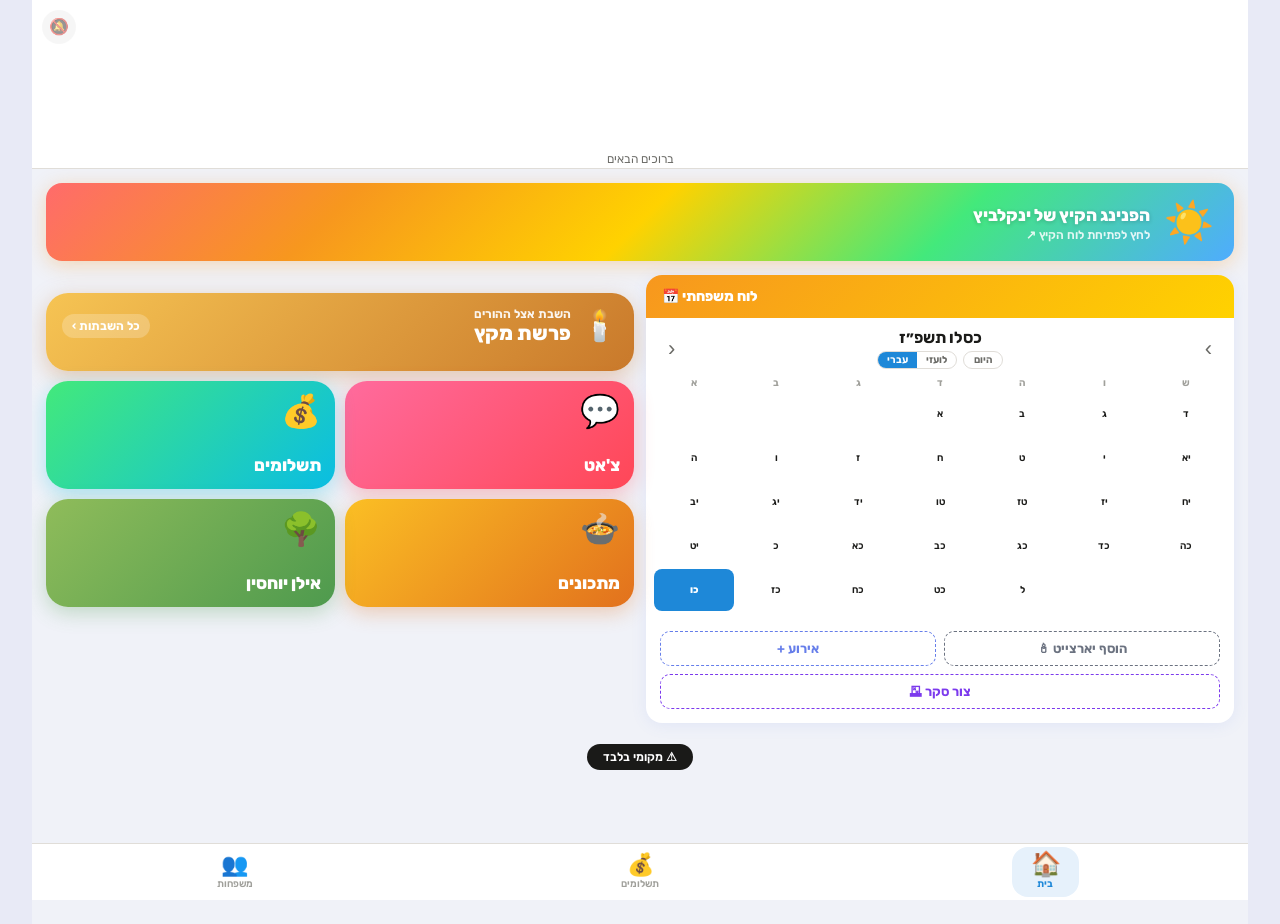
==== commit 2cf94458: "מסך הבית: כרטיס שבת עם סימון מהיר ורשת אריחים במקום רשימת הכפתורים הארוכים: כרטיס "השבת אצל אבא ואמא" ====
--- a/admin.html
+++ b/admin.html
@@ -49,25 +49,26 @@
     <div class="fh-pill-btns">
       <!-- Countdown clocks — above the chat button, beside the calendar on desktop -->
       <div id="countdownSection"></div>
-      <button class="fh-pill-btn" style="position:relative;background:linear-gradient(135deg,#FF6B9D,#FF4757);box-shadow:0 4px 22px rgba(255,71,87,0.35)" onclick="openChatSheet()">
-        <span class="fh-pill-ico">💬</span>צ'אט
-        <span id="chatUnreadBadge" style="display:none;position:absolute;top:8px;left:16px;min-width:20px;height:20px;padding:0 5px;border-radius:10px;background:#fff;color:#FF4757;font-size:12px;font-weight:800;align-items:center;justify-content:center;line-height:1;box-shadow:0 1px 4px rgba(0,0,0,0.25)"></span>
-      </button>
-      <button class="fh-pill-btn" style="background:linear-gradient(135deg,#F6C453,#C9792B);box-shadow:0 4px 22px rgba(201,121,43,0.35)" onclick="openShabbatModal()">
-        <span class="fh-pill-ico">🕯️</span><span style="display:flex;flex-direction:column;align-items:flex-start;line-height:1.2"><span id="shabbatPillLbl">שבתות אצל אבא ואמא</span><small id="shabbatPillSub" style="font-size:12px;font-weight:600;opacity:.9"></small></span>
-      </button>
-      <button class="fh-pill-btn" style="background:linear-gradient(135deg,#43E97B,#0ABDE3);box-shadow:0 4px 22px rgba(67,233,123,0.35)" onclick="switchShell('pay')">
-        <span class="fh-pill-ico">💰</span>תשלומים
-      </button>
-      <button class="fh-pill-btn" id="pollBannerBtn" style="display:none;background:linear-gradient(135deg,#A78BFA,#7C3AED);box-shadow:0 4px 22px rgba(124,58,237,0.35)" onclick="openPollSheet()">
-        <span class="fh-pill-ico">🗳</span><span id="pollBannerLbl">סקר ממתין למילוי</span>
-      </button>
-      <button class="fh-pill-btn" style="background:linear-gradient(135deg,#8FBC5A,#4E9A4E);box-shadow:0 4px 22px rgba(78,154,78,0.35)" onclick="openFamilyTreeOverlay()">
-        <span class="fh-pill-ico">🌳</span>אילן יוחסין
-      </button>
-      <button class="fh-pill-btn" style="background:linear-gradient(135deg,#FBBF24,#E2711D);box-shadow:0 4px 22px rgba(226,113,29,0.35)" onclick="openRecipesOverlay()">
-        <span class="fh-pill-ico">🍲</span>מתכונים
-      </button>
+      <!-- Shabbat at the parents' — this week's parsha, tap a family to mark it -->
+      <div id="shabbatHomeCard" class="fh-shb-card"></div>
+      <div class="fh-tile-grid">
+        <button class="fh-tile" style="background:linear-gradient(135deg,#FF6B9D,#FF4757);box-shadow:0 6px 20px rgba(255,71,87,0.3)" onclick="openChatSheet()">
+          <span id="chatUnreadBadge" class="fh-tile-badge" style="display:none"></span>
+          <span class="fh-tile-ico">💬</span><span class="fh-tile-txt"><b>צ'אט</b></span>
+        </button>
+        <button class="fh-tile" style="background:linear-gradient(135deg,#43E97B,#0ABDE3);box-shadow:0 6px 20px rgba(10,189,227,0.3)" onclick="switchShell('pay')">
+          <span class="fh-tile-ico">💰</span><span class="fh-tile-txt"><b>תשלומים</b><small id="homeTilePaySub"></small></span>
+        </button>
+        <button class="fh-tile" style="background:linear-gradient(135deg,#FBBF24,#E2711D);box-shadow:0 6px 20px rgba(226,113,29,0.3)" onclick="openRecipesOverlay()">
+          <span class="fh-tile-ico">🍲</span><span class="fh-tile-txt"><b>מתכונים</b></span>
+        </button>
+        <button class="fh-tile" style="background:linear-gradient(135deg,#8FBC5A,#4E9A4E);box-shadow:0 6px 20px rgba(78,154,78,0.3)" onclick="openFamilyTreeOverlay()">
+          <span class="fh-tile-ico">🌳</span><span class="fh-tile-txt"><b>אילן יוחסין</b></span>
+        </button>
+        <button class="fh-tile fh-tile-wide" id="pollBannerBtn" style="display:none;background:linear-gradient(135deg,#A78BFA,#7C3AED);box-shadow:0 6px 20px rgba(124,58,237,0.3)" onclick="openPollSheet()">
+          <span class="fh-tile-ico">🗳</span><span class="fh-tile-txt"><b id="pollBannerLbl">סקר ממתין למילוי</b></span>
+        </button>
+      </div>
     </div>
     <!-- Family calendar card — below on mobile, right on desktop -->
     <div class="fh-card fh-cal-card" style="margin:0">
--- a/style.css
+++ b/style.css
@@ -231,6 +231,26 @@
 .fh-pill-btn{width:100%;height:72px;border-radius:36px;border:none;display:flex;align-items:center;justify-content:center;gap:12px;font-family:var(--font);font-size:17px;font-weight:800;color:#fff;cursor:pointer;transition:transform .15s;box-shadow:0 4px 18px rgba(0,0,0,0.15)}
 .fh-pill-btn:active{transform:scale(0.96)}
 .fh-pill-ico{font-size:28px;line-height:1}
+/* Home: Shabbat card + 2-column tiles (direction set explicitly — on desktop
+   .fh-home-lower is ltr for its two-column layout) */
+.fh-shb-card{direction:rtl;border-radius:22px;background:linear-gradient(135deg,#F6C453,#C9792B);color:#fff;padding:14px 16px;box-shadow:0 6px 22px rgba(201,121,43,.35)}
+.fh-shb-top{display:flex;align-items:center;gap:10px;cursor:pointer}
+.fh-shb-top .ic{font-size:30px;line-height:1}
+.fh-shb-top .ttl{font-size:12px;font-weight:700;opacity:.92}
+.fh-shb-top .p{font-size:20px;font-weight:800;line-height:1.2}
+.fh-shb-more{margin-inline-start:auto;flex-shrink:0;font-size:12px;font-weight:700;background:rgba(255,255,255,.22);padding:5px 10px;border-radius:12px;white-space:nowrap}
+.fh-shb-chips{display:flex;flex-wrap:wrap;gap:6px;margin-top:12px}
+.fh-shb-chips button{font-family:var(--font);font-size:12px;font-weight:700;padding:6px 11px;border-radius:16px;background:rgba(255,255,255,.18);border:1.5px solid rgba(255,255,255,.55);color:#fff;cursor:pointer}
+.fh-shb-chips button.on{background:#fff;color:#A55A16;border-color:#fff}
+.fh-tile-grid{direction:rtl;display:grid;grid-template-columns:1fr 1fr;gap:10px}
+.fh-tile{position:relative;height:108px;border:none;border-radius:22px;color:#fff;padding:14px;display:flex;flex-direction:column;align-items:flex-start;justify-content:space-between;text-align:right;font-family:var(--font);cursor:pointer;transition:transform .15s}
+.fh-tile:active{transform:scale(0.96)}
+.fh-tile-ico{font-size:32px;line-height:1}
+.fh-tile-txt b{display:block;font-size:17px;font-weight:800}
+.fh-tile-txt small{display:block;font-size:11px;font-weight:600;opacity:.92;margin-top:2px}
+.fh-tile-txt small:empty{display:none}
+.fh-tile-wide{grid-column:1/-1;height:72px;flex-direction:row;align-items:center;justify-content:flex-start;gap:12px}
+.fh-tile-badge{position:absolute;top:10px;left:10px;min-width:20px;height:20px;padding:0 6px;border-radius:10px;background:#fff;color:#FF4757;font-size:12px;font-weight:800;align-items:center;justify-content:center;line-height:1;box-shadow:0 1px 4px rgba(0,0,0,.2)}
 @media(min-width:600px){
   .fh-home-lower{flex-direction:row;direction:ltr;align-items:flex-start}
   .fh-pill-btns{flex:1;padding-top:8px}
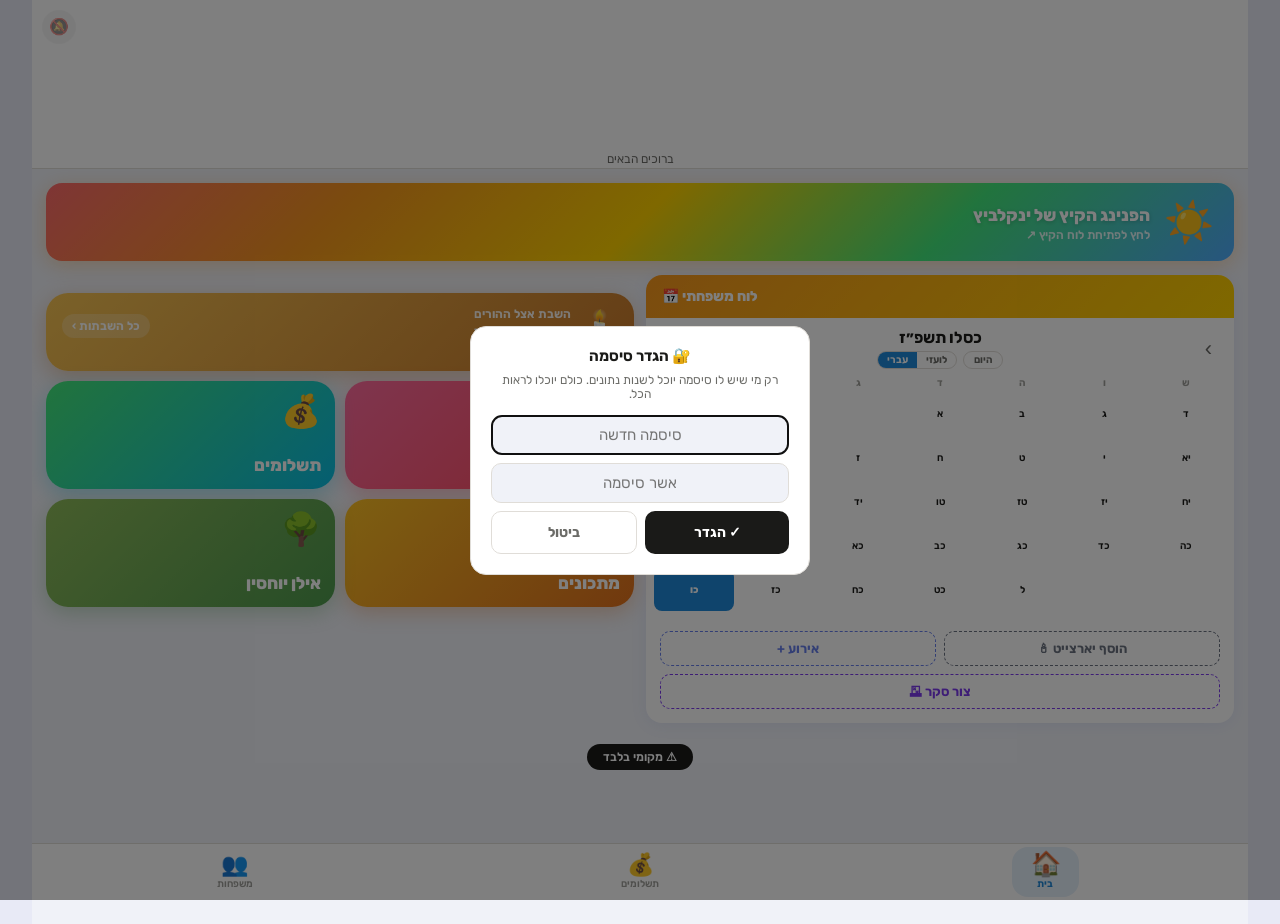
==== commit e7a77b30: "אייקון לאתר: הבניינים הצבעוניים מהלוגו של ינקלביץ בלשונית ובסימניות favicon.ico (16/32/48) ו-favicon" ====
--- a/admin.html
+++ b/admin.html
@@ -9,6 +9,8 @@
 <meta name="apple-mobile-web-app-title" content="ינקלביץ עריכה">
 <meta name="mobile-web-app-capable" content="yes">
 <meta name="theme-color" content="#0C447C">
+<link rel="icon" href="favicon.ico" sizes="any">
+<link rel="icon" type="image/png" sizes="192x192" href="favicon-192.png">
 <link rel="manifest" href="manifest-admin.json">
 <link rel="apple-touch-icon" href="icon.jpg">
 <title>ינקלביץ - עריכה</title>
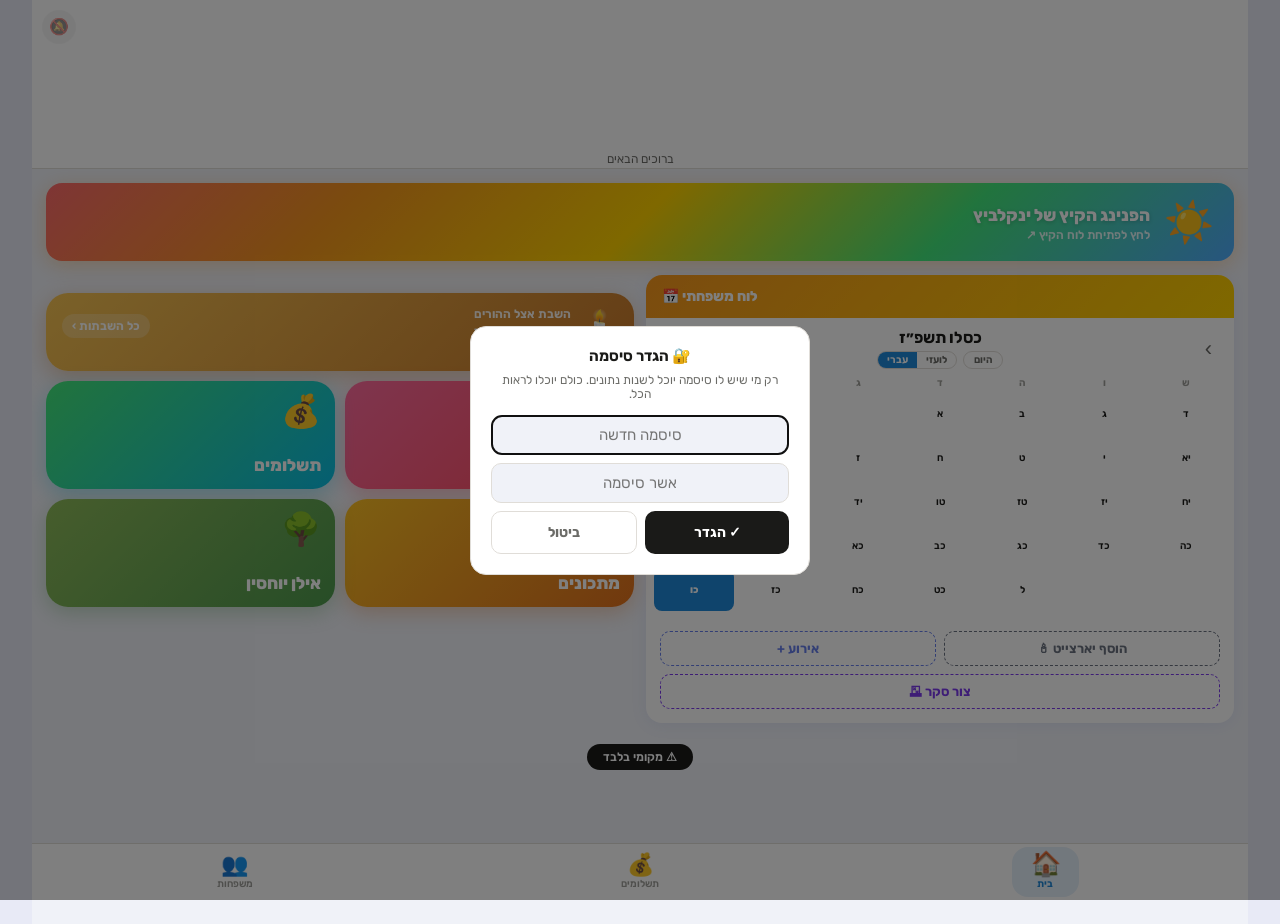
==== commit f7d2193c: "יומן שיחות לקו הטלפוני כל שיחה לקו נרשמת ב-appData/phoneLog (200 האחרונות): מי התקשר (שם ההורה והמשפ" ====
--- a/admin.html
+++ b/admin.html
@@ -764,6 +764,11 @@
         <div style="font-size:12px;color:var(--text2);margin-bottom:10px;line-height:1.5">מי רשום לפוש, למייל ולשיחות לטלפון כשר — וגם איתור מכשירים כפולים או ישנים בפוש.</div>
         <button onclick="closeSettingsHubModal();openNotifDevicesModal()" style="width:100%;padding:9px;border-radius:var(--r2);border:none;background:var(--blue-mid);color:#fff;font-size:13px;font-weight:700;font-family:var(--font);cursor:pointer">📋 הצג רשימה</button>
       </div>
+      <div class="sec-ttl">📞 יומן שיחות לקו</div>
+      <div style="background:var(--surface2);border-radius:var(--r2);padding:14px;margin-bottom:12px">
+        <div style="font-size:12px;color:var(--text2);margin-bottom:10px;line-height:1.5">מי התקשר לקו הטלפוני של המשפחה, מתי, ומה עשה בשיחה (200 השיחות האחרונות).</div>
+        <button onclick="closeSettingsHubModal();openPhoneLogModal()" style="width:100%;padding:9px;border-radius:var(--r2);border:none;background:var(--blue-mid);color:#fff;font-size:13px;font-weight:700;font-family:var(--font);cursor:pointer">📞 הצג יומן</button>
+      </div>
       <div class="sec-ttl">📢 שליחת הודעה לכולם</div>
       <div style="background:var(--surface2);border-radius:var(--r2);padding:14px;margin-bottom:12px">
         <div style="font-size:12px;color:var(--text2);margin-bottom:10px;line-height:1.5">שולח מייל לכל המשפחות שיש להן כתובת מייל שמורה.</div>
--- a/recipes.css
+++ b/recipes.css
@@ -290,3 +290,6 @@
 .rc-imp-item input{width:100%;box-sizing:border-box;border:1.5px solid transparent;border-radius:8px;padding:4px 6px;font-size:14px;font-weight:700;font-family:inherit;background:none;color:inherit}
 .rc-imp-item input:focus{border-color:#F59E0B;outline:none}
 .rc-imp-item small{display:block;font-size:11px;opacity:.75;padding:0 6px}
+.rc-rand-q{font-size:15px;font-weight:800;margin-bottom:12px}
+.rc-rand-cats button small{font-size:11px;opacity:.6;margin-right:2px}
+.rc-rand-hint{font-size:12px;color:var(--rc-ink2);margin-top:12px}
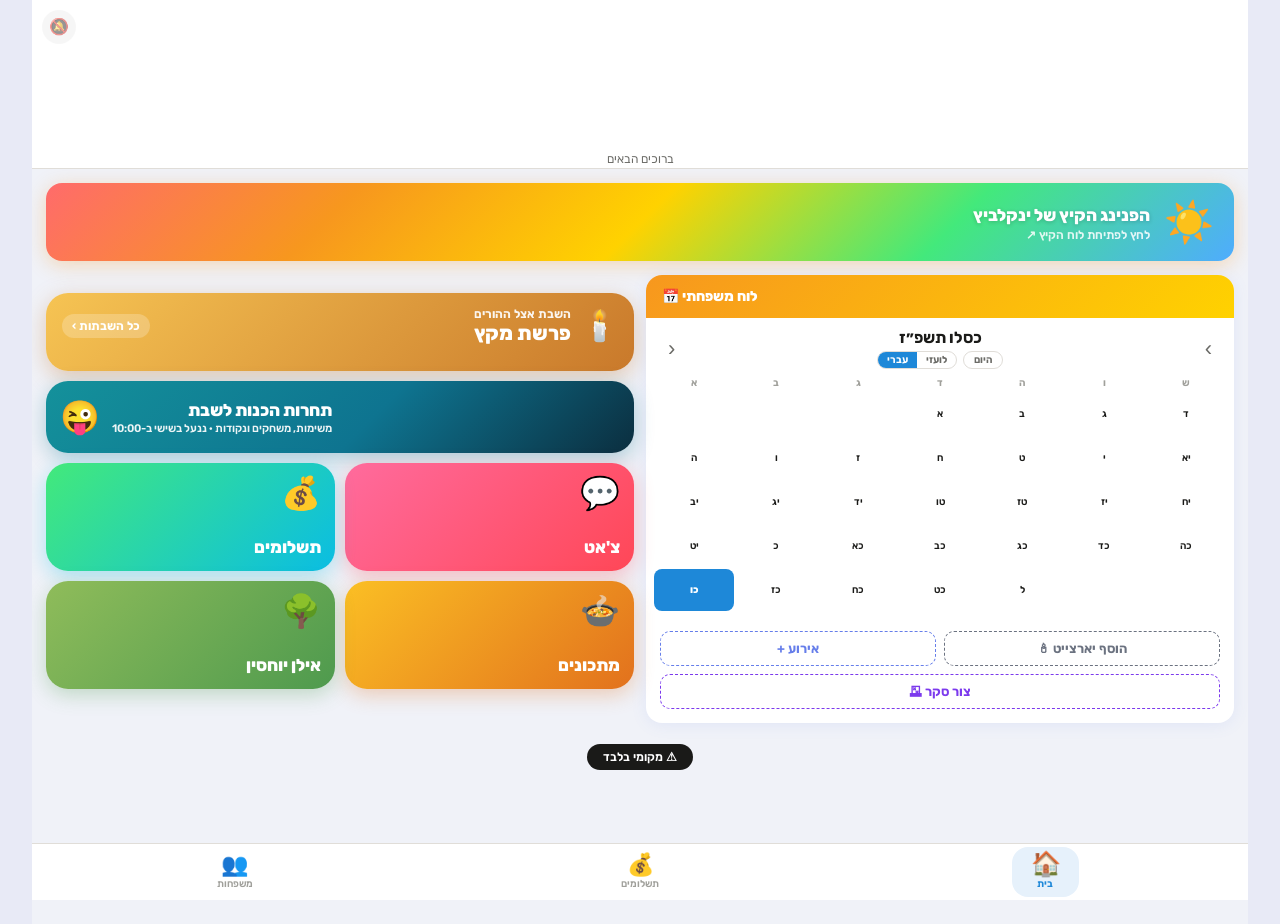
==== commit 787f5621: "תחרות הכנות לשבת: כפתור 😜 בדף הבית כפתור רחב מתחת ל"השבת אצל אבא ואמא" (ב-index וב-admin), טעינת con" ====
--- a/admin.html
+++ b/admin.html
@@ -2,6 +2,11 @@
 <!DOCTYPE html>
 <html lang="he" dir="rtl">
 <head>
+<script>
+// The GitHub Pages copy (…github.io/yoo/) has no server functions and can lag
+// behind — send anyone who opens it to the same page on the real site.
+if(/\.github\.io$/.test(location.hostname))location.replace('https://yankeleviz.vercel.app'+(location.pathname.replace(/^\/yoo(?=\/|$)/,'')||'/')+location.search+location.hash);
+</script>
 <meta charset="UTF-8">
 <meta name="viewport" content="width=device-width, initial-scale=1.0, viewport-fit=cover">
 <meta name="apple-mobile-web-app-capable" content="yes">
@@ -16,6 +21,7 @@
 <title>ינקלביץ - עריכה</title>
 <link rel="stylesheet" href="style.css">
 <link rel="stylesheet" href="recipes.css">
+<link rel="stylesheet" href="contest.css">
 <script src="https://cdn.jsdelivr.net/npm/@emailjs/browser@4/dist/email.min.js"></script>
 </head>
 <body class="at-home">
@@ -53,6 +59,10 @@
       <div id="countdownSection"></div>
       <!-- Shabbat at the parents' — this week's parsha, tap a family to mark it -->
       <div id="shabbatHomeCard" class="fh-shb-card"></div>
+      <!-- The families' Shabbat-prep contest (contest.js) -->
+      <button class="fh-tile fh-tile-wide fh-tile-contest" style="background:linear-gradient(135deg,#14919B,#0E7490 55%,#0B2E3F);box-shadow:0 6px 20px rgba(14,116,144,0.3)" onclick="openContestOverlay()">
+        <span class="fh-tile-ico">😜</span><span class="fh-tile-txt"><b>תחרות הכנות לשבת</b><small>משימות, משחקים ונקודות · ננעל בשישי ב-10:00</small></span>
+      </button>
       <div class="fh-tile-grid">
         <button class="fh-tile" style="background:linear-gradient(135deg,#FF6B9D,#FF4757);box-shadow:0 6px 20px rgba(255,71,87,0.3)" onclick="openChatSheet()">
           <span id="chatUnreadBadge" class="fh-tile-badge" style="display:none"></span>
@@ -509,6 +519,7 @@
 
 <script src="app.js"></script>
 <script src="recipes.js"></script>
+<script src="contest.js"></script>
 
 <!-- Add expense item modal (cumulative events) -->
 <div id="addExpItemOverlay" style="display:none;position:fixed;inset:0;background:rgba(0,0,0,0.5);z-index:1500;align-items:center;justify-content:center;padding:20px;box-sizing:border-box" onclick="if(event.target===this)closeAddExpItem()">
@@ -1424,6 +1435,16 @@
     </div>
 
   <!-- Person modal (parent or kid) -->
+<div id="notifPrefModal" style="display:none;position:fixed;inset:0;background:rgba(0,0,0,0.5);z-index:1700;align-items:center;justify-content:center;padding:20px;box-sizing:border-box" onclick="if(event.target===this)closeNotifPrefModal()">
+  <div style="background:var(--surface);border-radius:var(--r);border:1px solid var(--border);padding:0;width:100%;max-width:400px;max-height:85vh;box-sizing:border-box;display:flex;flex-direction:column;overflow:hidden">
+    <div style="padding:16px 18px;border-bottom:1px solid var(--border);flex-shrink:0;display:flex;align-items:center;justify-content:space-between">
+      <span style="font-size:15px;font-weight:800;color:var(--text)">🔔 הרשמה להתראות</span>
+      <button onclick="closeNotifPrefModal()" style="background:none;border:none;font-size:22px;cursor:pointer;color:var(--text2);line-height:1;padding:0">✕</button>
+    </div>
+    <div style="padding:14px 18px;overflow-y:auto;flex:1;min-height:0" id="notifPrefModalContent"></div>
+  </div>
+</div>
+
   <div id="personModal" style="display:none;position:fixed;inset:0;background:rgba(0,0,0,0.55);z-index:1300;align-items:center;justify-content:center;padding:20px;box-sizing:border-box" onclick="if(event.target===this)closePersonModal()">
     <div style="background:var(--surface);border-radius:var(--r);padding:20px;width:100%;max-width:340px;box-sizing:border-box">
       <div style="font-size:15px;font-weight:700;margin-bottom:16px" id="personModalTitle">👶 הוסף ילד</div>
--- a/contest.css
+++ b/contest.css
@@ -0,0 +1,352 @@
+/* ── Shabbat-prep contest ("תחרות הכנות לשבת") ─────────────────────────────
+   Everything is prefixed sc- and lives inside #contestOverlay (built by
+   contest.js), so none of it can leak into the rest of the app.
+   Look: a Friday-night sky (deep teal-navy) lit by candle gold; cards sit on
+   a soft 3D edge, the hero card tilts under the finger. */
+#contestOverlay{
+  --sc-night:#0B2E3F; --sc-night2:#0E4D5F; --sc-accent:#0E7490; --sc-accent2:#0B4F63; --sc-accent-bg:#E3F2F4;
+  --sc-gold:#F2A93B; --sc-gold2:#D9861A; --sc-coral:#E76F51;
+  --sc-bg:#F1F4F3; --sc-ink:#132A33; --sc-ink2:#5B6F77; --sc-line:#DCE5E7; --sc-edge:#C9D6D9;
+  --sc-ok:#16A34A; --sc-ok-bg:#E8F8EE;
+  position:fixed;inset:0;z-index:1900;background:var(--sc-bg);color:var(--sc-ink);display:none;flex-direction:column;font-family:var(--font);direction:rtl;
+}
+#contestOverlay.open{display:flex}
+#contestOverlay *{box-sizing:border-box}
+#contestOverlay button{font-family:var(--font);cursor:pointer;-webkit-tap-highlight-color:transparent}
+#contestOverlay button:disabled{cursor:default}
+#contestOverlay :focus-visible{outline:2.5px solid var(--sc-gold);outline-offset:2px}
+
+/* ── header: night sky + two candles ── */
+.sc-top{flex-shrink:0;position:relative;overflow:hidden;display:flex;align-items:center;gap:10px;padding:12px 14px;padding-top:calc(12px + env(safe-area-inset-top,0px));
+  background:radial-gradient(120% 140% at 85% 0%,#14657A 0%,var(--sc-night2) 40%,var(--sc-night) 100%);color:#fff;box-shadow:0 4px 18px rgba(11,46,63,.35)}
+.sc-top::before{content:"";position:absolute;inset:0;pointer-events:none;opacity:.7;
+  background-image:radial-gradient(1.2px 1.2px at 12% 30%,#fff 50%,transparent 51%),radial-gradient(1px 1px at 28% 70%,#fff 50%,transparent 51%),radial-gradient(1.4px 1.4px at 46% 22%,#FDE68A 50%,transparent 51%),radial-gradient(1px 1px at 63% 62%,#fff 50%,transparent 51%),radial-gradient(1.2px 1.2px at 78% 35%,#fff 50%,transparent 51%),radial-gradient(1px 1px at 92% 75%,#FDE68A 50%,transparent 51%);
+  animation:sc-twinkle 5s ease-in-out infinite alternate}
+@keyframes sc-twinkle{to{opacity:.35}}
+.sc-top>*{position:relative}
+.sc-top-title{flex:1;font-size:18px;font-weight:800;min-width:0;display:flex;align-items:center;gap:10px;font-family:var(--font-head,var(--font));letter-spacing:.2px}
+.sc-top-title small{font-family:var(--font);font-size:11px;font-weight:600;opacity:.8;display:block;margin-top:1px;letter-spacing:0}
+.sc-x,.sc-help-btn{width:34px;height:34px;border-radius:50%;border:1px solid rgba(255,255,255,.25);background:rgba(255,255,255,.12);color:#fff;font-size:16px;font-weight:800;flex-shrink:0;backdrop-filter:blur(4px)}
+.sc-candles{display:flex;gap:5px;align-items:flex-end;height:34px}
+.sc-candle{position:relative;width:8px;height:20px;border-radius:2px 2px 1px 1px;background:linear-gradient(90deg,#fff,#E9E4D8)}
+.sc-candle:nth-child(2){height:24px}
+.sc-candle i{position:absolute;left:50%;bottom:100%;width:8px;height:13px;margin-left:-4px;border-radius:50% 50% 50% 50%/60% 60% 40% 40%;
+  background:radial-gradient(circle at 50% 75%,#FFF7D6 0 25%,#FCD34D 45%,#F59E0B 75%,transparent 76%);
+  box-shadow:0 0 12px 4px rgba(252,211,77,.55);transform-origin:50% 100%;animation:sc-flame 1.4s ease-in-out infinite alternate}
+.sc-candle:nth-child(2) i{animation-delay:-.6s;animation-duration:1.1s}
+@keyframes sc-flame{0%{transform:scale(1,1) rotate(-2deg)}50%{transform:scale(.92,1.08) rotate(2deg)}100%{transform:scale(1.04,.94) rotate(-1deg)}}
+
+.sc-tabs{flex-shrink:0;display:flex;gap:4px;padding:8px 10px;background:#fff;border-bottom:1px solid var(--sc-line);overflow-x:auto}
+.sc-tabs button{flex:1;white-space:nowrap;padding:9px 6px;border-radius:12px;border:none;background:transparent;color:var(--sc-ink2);font-size:13px;font-weight:700;transition:background .2s,color .2s,transform .15s}
+.sc-tabs button.on{background:var(--sc-accent-bg);color:var(--sc-accent2);box-shadow:inset 0 -3px 0 var(--sc-gold)}
+.sc-tabs button:active{transform:scale(.96)}
+.sc-body{flex:1;overflow-y:auto;overflow-x:hidden;padding:14px 14px calc(24px + env(safe-area-inset-bottom,0px));max-width:620px;width:100%;margin:0 auto;perspective:1200px}
+
+/* entrance: cards rise in when the view changes (from a visible state) */
+.sc-enter>*{animation:sc-rise .5s cubic-bezier(.2,.8,.2,1) both}
+.sc-enter>*:nth-child(2){animation-delay:.05s}.sc-enter>*:nth-child(3){animation-delay:.1s}.sc-enter>*:nth-child(4){animation-delay:.15s}
+.sc-enter>*:nth-child(5){animation-delay:.2s}.sc-enter>*:nth-child(n+6){animation-delay:.25s}
+@keyframes sc-rise{from{opacity:.25;transform:translateY(14px) rotateX(8deg)}to{opacity:1;transform:none}}
+
+/* ── hero: golden 3D card ── */
+.sc-hero{--rx:0deg;--ry:0deg;--gx:50%;--gy:0%;position:relative;border-radius:22px;padding:13px 15px;margin-bottom:14px;color:#3D2604;
+  background:linear-gradient(140deg,#FFE7A3 0%,#F8C85A 45%,#EFA43A 100%);
+  box-shadow:0 1px 0 rgba(255,255,255,.7) inset,0 -3px 0 rgba(160,90,10,.25) inset,0 6px 0 #C7801E,0 14px 28px rgba(199,128,30,.35);
+  transform:rotateX(var(--rx)) rotateY(var(--ry));transform-style:preserve-3d;transition:transform .25s ease-out;will-change:transform}
+.sc-hero::after{content:"";position:absolute;inset:0;border-radius:inherit;pointer-events:none;background:radial-gradient(circle at var(--gx) var(--gy),rgba(255,255,255,.55),transparent 55%);mix-blend-mode:soft-light}
+.sc-hero>*{position:relative;z-index:1}
+.sc-clock{font-size:12px;font-weight:600;background:rgba(255,255,255,.6);padding:5px 10px;border-radius:12px;display:inline-block}
+.sc-clock.hot{background:#B42318;color:#fff;animation:sc-pulse 1.6s ease-in-out infinite}
+.sc-clock.lk{background:var(--sc-night);color:#fff}
+@keyframes sc-pulse{50%{opacity:.75}}
+.sc-me{display:flex;align-items:center;gap:10px;margin-top:10px}
+.sc-me>:first-child{box-shadow:0 0 0 3px rgba(255,255,255,.8),0 4px 10px rgba(0,0,0,.15);border-radius:50%}
+.sc-me-txt{flex:1;min-width:0}
+.sc-me-name{font-size:18px;font-weight:800;font-family:var(--font-head,var(--font))}
+.sc-me-sub{font-size:12px;font-weight:600;opacity:.85}
+.sc-me-pts{text-align:center;background:#fff;border-radius:16px;padding:5px 14px;transform:translateZ(30px);box-shadow:0 4px 0 #E3C27F,0 8px 16px rgba(0,0,0,.12);transition:transform .2s}
+.sc-me-pts.bump{animation:sc-bump .7s ease-out}
+@keyframes sc-bump{30%{transform:translateZ(30px) scale(1.15)}100%{transform:translateZ(30px) scale(1)}}
+.sc-me-pts b{display:block;font-size:26px;line-height:1.1;color:var(--sc-accent2);font-variant-numeric:tabular-nums}
+.sc-me-pts small{font-size:10px;color:var(--sc-ink2);font-weight:700}
+.sc-switch{margin-top:8px;font-size:12px}
+.sc-switch summary{cursor:pointer;opacity:.75;font-weight:600}
+.sc-pick-ttl{font-size:14px;font-weight:700;margin:10px 0 8px}
+.sc-pick{display:flex;flex-wrap:wrap;gap:6px;margin-top:8px}
+.sc-pick button{display:flex;align-items:center;gap:6px;padding:4px 10px 4px 4px;border-radius:20px;border:1.5px solid rgba(61,38,4,.15);background:rgba(255,255,255,.8);font-size:13px;font-weight:700;color:#3D2604;box-shadow:0 2px 0 rgba(61,38,4,.15)}
+.sc-pick button.on{background:#fff;border-color:var(--sc-accent);color:var(--sc-accent2)}
+.sc-ava{display:inline-flex;align-items:center;justify-content:center;border-radius:50%;background:var(--sc-accent-bg);color:var(--sc-accent2);font-weight:800;font-size:11px;flex-shrink:0}
+
+/* ── cards & buttons ── */
+.sc-card{background:#fff;border:1px solid var(--sc-line);border-radius:18px;padding:13px 14px;margin-bottom:14px;box-shadow:0 3px 0 var(--sc-edge),0 10px 22px rgba(19,42,51,.06)}
+.sc-card-ttl{font-size:15px;font-weight:800;margin-bottom:10px;font-family:var(--font-head,var(--font))}
+.sc-card-ttl small{font-family:var(--font);font-size:11px;font-weight:600;color:var(--sc-ink2);margin-inline-start:6px}
+.sc-muted{font-size:12px;color:var(--sc-ink2);line-height:1.5}
+.sc-help ul{margin:8px 0 0;padding-inline-start:18px;font-size:13px;line-height:1.65}
+.sc-btn{border:none;border-radius:12px;padding:9px 16px;background:var(--sc-accent);color:#fff;font-size:14px;font-weight:700;box-shadow:0 4px 0 var(--sc-accent2);transition:transform .1s,box-shadow .1s}
+.sc-btn:active:not(:disabled){transform:translateY(3px);box-shadow:0 1px 0 var(--sc-accent2)}
+.sc-btn:disabled{background:#9DB4BA;box-shadow:0 4px 0 #7F989F}
+.sc-btn.ghost{background:transparent;color:var(--sc-ink2);box-shadow:none}
+.sc-btn.big{display:block;margin:14px auto 0;padding:13px 34px;font-size:17px;border-radius:16px;background:linear-gradient(180deg,#F8C85A,var(--sc-gold2));color:#3D2604;box-shadow:0 5px 0 #A4620F,0 10px 20px rgba(217,134,26,.35)}
+.sc-btn.big:active{transform:translateY(4px);box-shadow:0 1px 0 #A4620F}
+
+/* ── day pills: raised tiles ── */
+.sc-days{display:flex;gap:6px;overflow-x:auto;padding:2px 2px 8px;margin-bottom:8px}
+.sc-days button{flex:1;min-width:48px;display:flex;flex-direction:column;align-items:center;gap:1px;padding:7px 4px;border-radius:14px;border:1.5px solid var(--sc-line);background:#fff;color:var(--sc-ink);box-shadow:0 3px 0 var(--sc-edge);transition:transform .15s,box-shadow .15s}
+.sc-days button:active{transform:translateY(2px);box-shadow:0 1px 0 var(--sc-edge)}
+.sc-days button .d{font-size:10.5px;font-weight:700;color:var(--sc-ink2);white-space:nowrap}
+.sc-days button .i{font-size:20px;line-height:1.2;transition:transform .3s}
+.sc-days button .n{font-size:10px;font-weight:700;color:var(--sc-ink2)}
+.sc-days button.today{border-color:var(--sc-gold)}
+.sc-days button.on{background:linear-gradient(180deg,var(--sc-accent),var(--sc-accent2));border-color:var(--sc-accent2);box-shadow:0 3px 0 #073646;transform:translateY(-2px)}
+.sc-days button.on .i{transform:scale(1.15) rotate(-6deg)}
+.sc-days button.on .d,.sc-days button.on .n{color:#fff}
+.sc-day-hdr{display:flex;align-items:center;gap:10px;margin:4px 2px 10px}
+.sc-day-hdr .ic{font-size:30px;filter:drop-shadow(0 3px 2px rgba(0,0,0,.15))}
+.sc-day-hdr>div{flex:1}
+.sc-day-hdr b{display:block;font-size:16px;font-family:var(--font-head,var(--font))}
+.sc-day-hdr small{font-size:12px;color:var(--sc-ink2)}
+.sc-ring{--p:0;width:46px;height:46px;border-radius:50%;background:conic-gradient(var(--sc-gold) calc(var(--p)*1%),var(--sc-line) 0);display:flex;align-items:center;justify-content:center;flex:none!important;box-shadow:0 3px 8px rgba(0,0,0,.08)}
+.sc-ring span{width:36px;height:36px;border-radius:50%;background:var(--sc-bg);display:flex;align-items:center;justify-content:center;font-size:10px;font-weight:800}
+
+/* ── tasks ── */
+.sc-task{display:flex;align-items:center;gap:10px;background:#fff;border:1.5px solid var(--sc-line);border-radius:16px;padding:10px 12px;margin-bottom:9px;box-shadow:0 3px 0 var(--sc-edge);transition:background .25s,border-color .25s,transform .15s}
+.sc-task:active{transform:translateY(1px)}
+.sc-task.dbl{border-color:var(--sc-gold);box-shadow:0 3px 0 #E7B867,0 0 0 4px rgba(242,169,59,.15)}
+.sc-task.done{background:var(--sc-ok-bg);border-color:#86EFAC;box-shadow:0 3px 0 #9EDCB4}
+.sc-task.just{animation:sc-done .6s cubic-bezier(.3,1.6,.5,1)}
+@keyframes sc-done{0%{transform:scale(.96)}50%{transform:scale(1.03)}100%{transform:scale(1)}}
+.sc-chk{position:relative;width:32px;height:32px;border-radius:50%;border:2px solid #9FC4CC;background:#fff;color:#fff;font-size:16px;font-weight:800;flex-shrink:0;display:flex;align-items:center;justify-content:center;box-shadow:0 2px 0 var(--sc-edge);transition:transform .15s}
+.sc-chk:active{transform:scale(.85)}
+.sc-task.done .sc-chk{background:radial-gradient(circle at 35% 30%,#4ADE80,var(--sc-ok));border-color:var(--sc-ok);box-shadow:0 2px 0 #11793A}
+.sc-task.just .sc-chk::after{content:"";position:absolute;inset:-4px;border-radius:50%;border:3px solid #4ADE80;animation:sc-ring .6s ease-out forwards}
+@keyframes sc-ring{from{transform:scale(.8);opacity:1}to{transform:scale(1.8);opacity:0}}
+.sc-task-main{flex:1;min-width:0;cursor:pointer}
+.sc-task-ttl{font-size:14px;font-weight:700;line-height:1.35}
+.sc-task.done .sc-task-ttl{color:#15803D}
+.sc-task-meta{display:flex;flex-wrap:wrap;align-items:center;gap:6px;margin-top:3px;font-size:11px;color:var(--sc-ink2)}
+.sc-cat{color:var(--c);font-weight:700}
+.sc-x2{background:#FEF3C7;color:#9A5B07;font-weight:800;padding:1px 7px;border-radius:8px}
+.sc-late{background:#FEE4E2;color:#B42318;font-weight:700;padding:1px 7px;border-radius:8px}
+.sc-hint{color:var(--sc-accent);font-weight:700}
+.sc-others{display:inline-flex;align-items:center;margin-inline-start:auto;font-weight:700}
+.sc-others>*{margin-inline-start:-4px;border:1.5px solid #fff;box-sizing:content-box}
+.sc-pts{min-width:40px;text-align:center;font-size:15px;font-weight:800;color:var(--sc-accent2);background:var(--sc-accent-bg);border-radius:10px;padding:5px 6px;font-variant-numeric:tabular-nums;box-shadow:0 2px 0 #C3E0E5}
+.sc-task.done .sc-pts{background:#DCFCE7;color:#15803D;box-shadow:0 2px 0 #A7E3BE}
+.sc-del{border:none;background:none;font-size:16px;padding:2px}
+.sc-txt{margin:-4px 0 10px;background:#fff;border:1.5px solid var(--sc-accent);border-radius:14px;padding:10px}
+.sc-txt textarea{width:100%;border:none;outline:none;resize:vertical;font-family:var(--font);font-size:14px;line-height:1.5;color:var(--sc-ink);background:transparent}
+.sc-txt-act{display:flex;gap:6px;justify-content:flex-start}
+.sc-txt-view{margin:-4px 8px 10px;padding:8px 12px;font-size:13px;line-height:1.5;color:var(--sc-ink2);border-inline-start:3px solid var(--sc-gold);white-space:pre-wrap}
+.sc-add{width:100%;padding:11px;border-radius:14px;border:1.5px dashed #9FC4CC;background:transparent;color:var(--sc-accent2);font-size:13px;font-weight:700;margin:2px 0 10px;line-height:1.4}
+
+/* ── daily halacha: a parchment card ── */
+.sc-hal{position:relative;background:linear-gradient(180deg,#FFFBEF,#FDF3D8);border:1.5px solid #EBCB85;border-radius:16px;padding:13px 15px;margin:8px 0 12px;box-shadow:0 3px 0 #E3C27F,0 10px 20px rgba(160,110,20,.1)}
+.sc-hal-top{font-size:11px;font-weight:700;color:#9A5B07}
+.sc-hal-ttl{font-size:15px;font-weight:800;margin:2px 0 6px;color:#5C3A06;font-family:var(--font-head,var(--font))}
+.sc-hal p{margin:0;font-size:14px;line-height:1.8;color:#3D2604;font-family:var(--font-head,var(--font))}
+.sc-hal-foot{display:flex;align-items:center;justify-content:space-between;gap:8px;flex-wrap:wrap;margin-top:10px}
+.sc-hal-foot a{font-size:12px;font-weight:700;color:#9A5B07;text-decoration:none}
+.sc-hal-btn{border:1.5px solid var(--sc-gold);background:#fff;color:#9A5B07;border-radius:12px;padding:6px 12px;font-size:13px;font-weight:700;box-shadow:0 3px 0 #E3C27F;transition:transform .1s,box-shadow .1s}
+.sc-hal-btn:active{transform:translateY(2px);box-shadow:0 1px 0 #E3C27F}
+.sc-hal-btn.on{background:var(--sc-ok);border-color:var(--sc-ok);color:#fff;box-shadow:0 3px 0 #11793A}
+.sc-hal-note{font-size:11px;color:#8A5A12;opacity:.85;margin-top:8px}
+
+/* ── last week's ready time ── */
+.sc-ready{display:flex;align-items:center;gap:10px;background:linear-gradient(135deg,#E3F2F4,#CFE8EC);border:1.5px solid #9FC4CC;border-radius:16px;padding:10px 12px;margin-bottom:12px;box-shadow:0 3px 0 #A9CDD4}
+.sc-ready-ic{font-size:26px;animation:sc-tick 2s ease-in-out infinite}
+@keyframes sc-tick{0%,90%,100%{transform:rotate(0)}93%{transform:rotate(-12deg)}96%{transform:rotate(10deg)}}
+.sc-ready-txt{flex:1;min-width:0}
+.sc-ready b{display:block;font-size:14px;color:var(--sc-accent2)}
+.sc-ready small{font-size:12px;color:var(--sc-ink2)}
+.sc-up{color:var(--sc-ok);font-weight:700}
+.sc-down{color:#B42318;font-weight:700}
+.sc-rt{display:flex;align-items:center;gap:8px;flex-wrap:wrap;padding:8px 0;border-bottom:1px solid var(--sc-line);font-size:13px}
+.sc-rt:last-of-type{border-bottom:none}
+.sc-rt .nm{font-weight:700}
+.sc-rt .tm{margin-inline-start:auto;font-weight:800;font-variant-numeric:tabular-nums;color:var(--sc-accent2)}
+.sc-rt.none .tm{font-weight:600;color:var(--sc-ink2)}
+.sc-tag{font-size:11px;font-weight:700;background:#FEF3C7;color:#9A5B07;padding:1px 7px;border-radius:8px}
+
+/* the after-Shabbat question */
+.sc-ask{position:absolute;inset:0;z-index:20;background:rgba(11,46,63,.55);backdrop-filter:blur(3px);display:flex;align-items:center;justify-content:center;padding:16px;animation:sc-fade .25s ease-out}
+@keyframes sc-fade{from{opacity:0}}
+.sc-ask-card{width:100%;max-width:400px;max-height:100%;overflow-y:auto;border-radius:22px;padding:18px 18px 14px;color:#fff;text-align:center;
+  background:radial-gradient(120% 90% at 50% 0%,#14657A,var(--sc-night) 75%);box-shadow:0 20px 50px rgba(0,0,0,.4),0 0 0 1px rgba(255,255,255,.08) inset;animation:sc-pop .45s cubic-bezier(.3,1.5,.5,1)}
+@keyframes sc-pop{from{transform:scale(.85) translateY(20px) rotateX(12deg);opacity:0}}
+.sc-ask-candles{display:flex;justify-content:center;gap:8px;height:44px;align-items:flex-end;margin-bottom:6px}
+.sc-ask-candles .sc-candle{width:10px;height:26px}.sc-ask-candles .sc-candle:nth-child(2){height:30px}
+.sc-ask-ttl{font-size:19px;font-weight:800;font-family:var(--font-head,var(--font))}
+.sc-ask-sub{font-size:14px;opacity:.92;margin:4px 0 12px;line-height:1.5}
+.sc-ask-list{display:grid;grid-template-columns:1fr 1fr;gap:6px;text-align:start;margin-bottom:12px}
+.sc-ask-list label{display:flex;align-items:center;gap:6px;background:rgba(255,255,255,.08);border:1px solid rgba(255,255,255,.15);border-radius:10px;padding:7px 8px;font-size:12px;font-weight:600;cursor:pointer;line-height:1.3}
+.sc-ask-list input{accent-color:var(--sc-gold);width:16px;height:16px;flex-shrink:0}
+.sc-ask-when{display:flex;gap:8px;justify-content:center;align-items:center;margin-bottom:14px}
+.sc-seg{display:flex;background:rgba(255,255,255,.1);border-radius:12px;padding:3px}
+.sc-seg button{border:none;background:transparent;color:#fff;font-size:14px;font-weight:700;padding:7px 14px;border-radius:9px}
+.sc-seg button.on{background:var(--sc-gold);color:#3D2604}
+.sc-ask-when input{font-family:var(--font);font-size:20px;font-weight:800;padding:5px 10px;border-radius:12px;border:none;background:#fff;color:var(--sc-ink);min-width:0}
+.sc-ask-act{display:flex;flex-direction:column;gap:6px}
+.sc-ask-act .sc-btn{background:linear-gradient(180deg,#F8C85A,var(--sc-gold2));color:#3D2604;box-shadow:0 4px 0 #A4620F;font-size:15px;padding:11px}
+.sc-ask-act .sc-btn:disabled{background:rgba(255,255,255,.15);color:rgba(255,255,255,.7);box-shadow:none}
+.sc-ask-act .sc-btn.ghost{background:transparent;color:rgba(255,255,255,.75);box-shadow:none;font-size:13px}
+.sc-ask-later{border:none;background:none;color:rgba(255,255,255,.55);font-size:12px;margin-top:4px;text-decoration:underline}
+
+/* ── feed ── */
+.sc-feed-ttl{font-size:13px;font-weight:800;margin:16px 2px 8px;color:var(--sc-ink2)}
+.sc-feed{background:#fff;border:1px solid var(--sc-line);border-radius:16px;padding:4px 12px;box-shadow:0 3px 0 var(--sc-edge)}
+.sc-feed-row{display:flex;gap:9px;align-items:flex-start;padding:8px 0;border-bottom:1px solid var(--sc-line);font-size:13px;line-height:1.4}
+.sc-feed-row:last-child{border-bottom:none}
+.sc-feed-row small{color:var(--sc-ink2)}
+.sc-feed-t{font-size:11px;color:var(--sc-ink2)}
+
+/* ── wheel: a 3D disc with a rim of lights ── */
+.sc-wheel-wrap{position:relative;width:220px;height:220px;margin:4px auto 0;perspective:600px}
+.sc-wheel-wrap::before{content:"";position:absolute;inset:-8px;border-radius:50%;background:conic-gradient(from 0deg,#F8C85A,#D9861A,#F8C85A,#D9861A,#F8C85A);box-shadow:0 10px 0 #A4620F,0 18px 30px rgba(0,0,0,.25)}
+.sc-wheel-wrap::after{content:"";position:absolute;inset:-8px;border-radius:50%;pointer-events:none;
+  background:radial-gradient(circle,#FFF7D6 0 2.5px,transparent 3px) 0 0/22px 22px;-webkit-mask:radial-gradient(circle,transparent 104px,#000 105px);mask:radial-gradient(circle,transparent 104px,#000 105px);animation:sc-twinkle 1.2s steps(2) infinite}
+.sc-wheel-wrap svg{position:relative;width:100%;height:100%;border-radius:50%}
+.sc-pointer{position:absolute;top:-16px;left:50%;transform:translateX(-50%);font-size:28px;color:var(--sc-coral);z-index:2;text-shadow:0 2px 0 #fff,0 4px 6px rgba(0,0,0,.25)}
+.sc-spun{text-align:center;margin-top:18px;font-size:14px;line-height:1.5;background:#FEF3C7;border-radius:12px;padding:8px}
+
+/* ── quiz ── */
+.sc-q{border-top:1px solid var(--sc-line);padding:12px 0}
+.sc-q:first-of-type{border-top:none;padding-top:0}
+.sc-q-day{font-size:11px;font-weight:700;color:var(--sc-accent)}
+.sc-q-q{font-size:15px;font-weight:700;margin:4px 0 8px;line-height:1.45}
+.sc-q-a{display:grid;grid-template-columns:1fr 1fr;gap:7px}
+.sc-q-a button{padding:10px 8px;border-radius:12px;border:1.5px solid var(--sc-line);background:var(--sc-bg);font-size:13px;font-weight:700;color:var(--sc-ink);line-height:1.3;box-shadow:0 3px 0 var(--sc-edge);transition:transform .1s,box-shadow .1s}
+.sc-q-a button:active:not(:disabled){transform:translateY(2px);box-shadow:0 1px 0 var(--sc-edge)}
+.sc-q-a button.ok{background:#DCFCE7;border-color:#22C55E;color:#15803D;box-shadow:0 3px 0 #86D9A5}
+.sc-q-a button.bad{background:#FEE4E2;border-color:#F97066;color:#B42318;box-shadow:0 3px 0 #F4B4AE;animation:sc-shake .4s}
+@keyframes sc-shake{25%{transform:translateX(-4px)}75%{transform:translateX(4px)}}
+.sc-q-res{font-size:13px;font-weight:700;margin-top:8px}
+.sc-q-src{display:block;font-size:11px;font-weight:600;color:var(--sc-ink2);margin-top:4px}
+.sc-q-src a{color:var(--sc-accent);text-decoration:none}
+.sc-q.past{display:flex;justify-content:space-between;align-items:center}
+
+/* ── bingo: tiles flip when marked ── */
+.sc-bingo{display:grid;grid-template-columns:repeat(3,1fr);gap:7px;perspective:800px}
+.sc-bingo button{position:relative;aspect-ratio:1;max-width:100%;border-radius:14px;border:1.5px solid var(--sc-line);background:var(--sc-bg);font-size:12px;font-weight:700;line-height:1.3;color:var(--sc-ink);padding:6px;display:flex;align-items:center;justify-content:center;text-align:center;box-shadow:0 3px 0 var(--sc-edge);transition:transform .45s cubic-bezier(.3,1.4,.5,1),background .3s}
+.sc-bingo button.on{background:var(--sc-accent-bg);border-color:#7FB8C3;color:var(--sc-accent2);transform:rotateY(360deg)}
+.sc-bingo button.win{background:linear-gradient(135deg,#FFE7A3,#F2A93B);border-color:var(--sc-gold2);color:#3D2604;box-shadow:0 3px 0 #C7801E,0 0 16px rgba(242,169,59,.5)}
+.sc-bingo .st{position:absolute;top:3px;inset-inline-end:5px;font-size:12px}
+
+/* ── leaderboard ── */
+.sc-winner{text-align:center;font-size:16px;background:linear-gradient(135deg,#FFE7A3,#F2A93B);border-radius:16px;padding:12px;margin-bottom:12px;line-height:1.5;box-shadow:0 4px 0 #C7801E}
+.sc-podium{display:flex;align-items:flex-end;justify-content:center;gap:10px;margin:28px 0 18px;perspective:700px}
+.sc-pod{display:flex;flex-direction:column;align-items:center;width:30%;max-width:130px;position:relative;animation:sc-rise .6s cubic-bezier(.2,.8,.2,1) both}
+.sc-pod.p1{animation-delay:.15s}.sc-pod.p3{animation-delay:.3s}
+.sc-pod .crown{font-size:28px;position:absolute;top:-30px;animation:sc-bob 2s ease-in-out infinite;filter:drop-shadow(0 3px 3px rgba(0,0,0,.2))}
+@keyframes sc-bob{50%{transform:translateY(-5px) rotate(-6deg)}}
+.sc-pod .nm{font-size:13px;font-weight:800;margin-top:4px;text-align:center}
+.sc-pod .pt{font-size:12px;font-weight:700;color:var(--sc-ink2)}
+/* each block is a box seen from slightly above: front face + lighter top face */
+.sc-pod .blk{position:relative;width:100%;margin-top:14px;border-radius:4px 4px 6px 6px;color:#fff;font-size:24px;font-weight:800;display:flex;align-items:flex-start;justify-content:center;padding-top:8px;text-shadow:0 2px 0 rgba(0,0,0,.2)}
+.sc-pod .blk::before{content:"";position:absolute;left:0;right:0;bottom:100%;height:12px;border-radius:6px 6px 0 0;background:inherit;filter:brightness(1.25);transform:perspective(60px) rotateX(40deg);transform-origin:bottom}
+.sc-pod.p1 .blk{height:84px;background:linear-gradient(180deg,#F8C85A,#D9861A);box-shadow:0 8px 16px rgba(217,134,26,.35)}
+.sc-pod.p2 .blk{height:60px;background:linear-gradient(180deg,#C5D3D8,#8FA3AA);box-shadow:0 8px 16px rgba(100,120,130,.3)}
+.sc-pod.p3 .blk{height:44px;background:linear-gradient(180deg,#F2A27E,#C4572F);box-shadow:0 8px 16px rgba(196,87,47,.3)}
+.sc-table{padding:4px 12px}
+.sc-row{display:flex;align-items:center;gap:10px;padding:10px 0;border-bottom:1px solid var(--sc-line);cursor:pointer}
+.sc-row:last-child{border-bottom:none}
+.sc-row.me .sc-row-top span{color:var(--sc-accent)}
+.sc-rank{width:20px;text-align:center;font-weight:800;color:var(--sc-ink2)}
+.sc-row-main{flex:1;min-width:0}
+.sc-row-top{display:flex;justify-content:space-between;gap:6px;font-size:14px;font-weight:700}
+.sc-row-top b{font-variant-numeric:tabular-nums}
+.sc-bar{height:8px;border-radius:4px;background:var(--sc-line);margin:5px 0;overflow:hidden;box-shadow:inset 0 1px 2px rgba(0,0,0,.08)}
+.sc-bar div{height:100%;border-radius:4px;background:linear-gradient(90deg,#F8C85A,var(--sc-accent));transition:width .6s cubic-bezier(.2,.8,.2,1)}
+.sc-dots{display:flex;gap:3px;align-items:center;font-size:12px}
+.sc-dots span{width:18px;height:18px;border-radius:50%;background:var(--sc-line);color:var(--sc-ink2);font-size:10px;font-weight:700;display:flex;align-items:center;justify-content:center}
+.sc-dots span.on{background:var(--sc-coral);color:#fff}
+.sc-break{font-size:12px;color:var(--sc-ink2);margin-top:6px;line-height:1.5}
+.sc-badge{font-size:13px;margin-inline-start:2px}
+.sc-cheer{margin-inline-start:auto;border:1.5px solid var(--sc-line);background:#fff;border-radius:12px;padding:1px 8px;font-size:12px;font-weight:700;color:var(--sc-ink2);box-shadow:0 2px 0 var(--sc-edge)}
+.sc-cheer.on{background:#FEF3C7;border-color:var(--sc-gold);color:#9A5B07;animation:sc-done .5s}
+.sc-cheer:disabled{opacity:.6}
+.sc-goal-bar{position:relative;height:14px;border-radius:7px;background:var(--sc-line);overflow:hidden;box-shadow:inset 0 1px 3px rgba(0,0,0,.1)}
+.sc-goal-bar div{height:100%;border-radius:7px;background:linear-gradient(90deg,#2A9D8F,#0E7490);transition:width .6s;background-size:200% 100%}
+.sc-goal-bar div::after{content:"";position:absolute;inset:0;background:linear-gradient(110deg,transparent 30%,rgba(255,255,255,.45) 50%,transparent 70%);background-size:200% 100%;animation:sc-shine 2.4s linear infinite}
+@keyframes sc-shine{from{background-position:200% 0}to{background-position:-200% 0}}
+.sc-goal-txt{font-size:12px;color:var(--sc-ink2);margin-top:6px;font-weight:600}
+.sc-hall{display:flex;flex-direction:column;gap:6px}
+.sc-hall>div{display:flex;align-items:center;gap:8px;font-size:14px;font-weight:700}
+.sc-hall b{margin-inline-start:auto}
+.sc-hall-weeks{margin-top:10px;border-top:1px solid var(--sc-line);padding-top:8px}
+.sc-hall-weeks div{display:flex;justify-content:space-between;font-size:12px;color:var(--sc-ink2);padding:3px 0}
+
+/* ── torah ── */
+.sc-dt{display:flex;gap:10px;align-items:flex-start;padding:8px 0;border-top:1px solid var(--sc-line)}
+.sc-dt:first-of-type{border-top:none;padding-top:0}
+.sc-dt b{font-size:13px}
+.sc-dt small{color:var(--sc-ink2)}
+.sc-dt p{margin:3px 0 0;font-size:14px;line-height:1.7;white-space:pre-wrap;font-family:var(--font-head,var(--font))}
+
+/* ── effects (appended to body) ── */
+.sc-pop{position:fixed;z-index:3000;transform:translate(-50%,0);font-family:var(--font);font-size:20px;font-weight:800;color:#16A34A;pointer-events:none;animation:sc-up 1.1s ease-out forwards;text-shadow:0 2px 0 #fff,0 0 10px rgba(255,255,255,.9)}
+@keyframes sc-up{0%{transform:translate(-50%,0) scale(.6)}25%{transform:translate(-50%,-14px) scale(1.25)}100%{transform:translate(-50%,-56px) scale(1);opacity:0}}
+.sc-conf{position:fixed;top:-12px;width:9px;height:14px;border-radius:2px;z-index:3000;pointer-events:none;animation:sc-fall linear forwards}
+@keyframes sc-fall{to{top:105vh;transform:rotate(720deg) rotateY(540deg) translateX(40px)}}
+@media (prefers-reduced-motion:reduce){
+  .sc-conf,.sc-pop{display:none}
+  #contestOverlay *,#contestOverlay *::before,#contestOverlay *::after{animation:none!important;transition:none!important}
+  .sc-hero{transform:none}
+}
+
+/* ── side panel: the daily halacha ── */
+.sc-wrap{flex:1;min-height:0;display:flex;position:relative}
+.sc-wrap>.sc-body{flex:1;min-width:0}
+.sc-side{display:flex;flex-direction:column;gap:10px;overflow-y:auto;padding:14px 14px calc(20px + env(safe-area-inset-bottom,0px));
+  background:linear-gradient(180deg,#FFFBEF,#F8EFD9);border-inline-start:1px solid #EBCB85}
+.sc-side:empty{display:none}
+.sc-side .sc-hal{margin:0}
+.sc-side-hdr{position:relative;padding-inline-end:36px}
+.sc-side-hdr b{display:block;font-size:17px;color:#5C3A06;font-family:var(--font-head,var(--font))}
+.sc-side-hdr small{font-size:12px;color:#8A5A12}
+.sc-side-x{position:absolute;top:0;inset-inline-end:0;width:30px;height:30px;border-radius:50%;border:1px solid #EBCB85;background:#fff;color:#8A5A12;font-size:14px;font-weight:800}
+.sc-side-days{display:flex;gap:6px}
+.sc-side-days button{position:relative;flex:1;height:38px;border-radius:12px;border:1.5px solid #EBCB85;background:#fff;color:#8A5A12;font-size:15px;font-weight:800;box-shadow:0 3px 0 #E3C27F;transition:transform .1s,box-shadow .1s}
+.sc-side-days button:active{transform:translateY(2px);box-shadow:0 1px 0 #E3C27F}
+.sc-side-days button.on{background:linear-gradient(180deg,#F8C85A,var(--sc-gold2));color:#3D2604;border-color:var(--sc-gold2);box-shadow:0 3px 0 #A4620F}
+.sc-side-days button i{position:absolute;top:-6px;inset-inline-end:-4px;width:16px;height:16px;border-radius:50%;background:var(--sc-ok);color:#fff;font-size:10px;font-style:normal;display:flex;align-items:center;justify-content:center}
+.sc-side-tab,.sc-side-dim{display:none}
+
+/* wide screens: a fixed column beside the page */
+@media (min-width:900px){
+  .sc-side{flex:0 0 340px;order:2}
+  .sc-side-x{display:none}
+}
+/* phones & tablets: a drawer pulled from the side edge */
+@media (max-width:899px){
+  .sc-side{position:absolute;top:0;bottom:0;inset-inline-end:0;z-index:12;width:min(360px,88%);box-shadow:0 0 40px rgba(11,46,63,.3);border-radius:0 18px 18px 0;
+    transform:translateX(-105%);transition:transform .35s cubic-bezier(.2,.8,.2,1);visibility:hidden}
+  #contestOverlay.side-open .sc-side{transform:none;visibility:visible}
+  .sc-side-dim{display:block;position:absolute;inset:0;z-index:11;background:rgba(11,46,63,.4);opacity:0;pointer-events:none;transition:opacity .3s}
+  #contestOverlay.side-open .sc-side-dim{opacity:1;pointer-events:auto}
+  .sc-side-tab{display:flex;flex-direction:column;align-items:center;gap:4px;position:absolute;top:42%;inset-inline-end:0;z-index:10;
+    padding:10px 6px 10px 5px;border:1.5px solid #EBCB85;border-inline-start:none;border-radius:0 14px 14px 0;
+    background:linear-gradient(180deg,#FFF7DD,#F8E2A8);color:#5C3A06;box-shadow:3px 4px 12px rgba(160,110,20,.25);transition:transform .2s}
+  .sc-side-tab:active{transform:translateX(-2px)}
+  .sc-side-tab[hidden]{display:none}
+  .sc-side-tab span{font-size:18px}
+  .sc-side-tab b{writing-mode:vertical-rl;font-size:12px;font-weight:800;letter-spacing:.5px}
+  .sc-side-tab.todo span{animation:sc-wiggle 2.4s ease-in-out infinite}
+  .sc-side-tab.todo::after{content:"";position:absolute;top:6px;right:5px;width:9px;height:9px;border-radius:50%;background:var(--sc-coral);box-shadow:0 0 0 2px #fff}
+  #contestOverlay.side-open .sc-side-tab{visibility:hidden}
+}
+@keyframes sc-wiggle{0%,85%,100%{transform:rotate(0)}90%{transform:rotate(-14deg)}95%{transform:rotate(12deg)}}
+
+/* ── music toggle: equalizer bars dance while a song plays ── */
+.sc-music-btn{position:relative;width:34px;height:34px;border-radius:50%;border:1px solid rgba(255,255,255,.25);background:rgba(255,255,255,.12);color:#fff;font-size:15px;flex-shrink:0;display:flex;align-items:center;justify-content:center;backdrop-filter:blur(4px)}
+.sc-music-btn .eq{position:absolute;bottom:-3px;left:50%;transform:translateX(-50%);display:none;gap:2px;align-items:flex-end;height:9px;padding:1px 3px;border-radius:5px;background:var(--sc-gold)}
+.sc-music-btn .eq i{width:2px;background:#3D2604;border-radius:1px;animation:sc-eq .9s ease-in-out infinite alternate}
+.sc-music-btn .eq i:nth-child(2){animation-delay:-.3s}.sc-music-btn .eq i:nth-child(3){animation-delay:-.6s}
+.sc-music-btn.playing .eq{display:flex}
+.sc-music-btn.muted{opacity:.7}
+@keyframes sc-eq{from{height:2px}to{height:7px}}
+
+/* the home-screen button: the winking face winks now and then */
+.fh-tile-contest .fh-tile-ico{display:inline-block;animation:sc-wink 3.2s ease-in-out infinite;transform-origin:50% 70%}
+@keyframes sc-wink{0%,78%,100%{transform:rotate(0) scale(1)}84%{transform:rotate(-14deg) scale(1.15)}90%{transform:rotate(10deg) scale(1.1)}95%{transform:rotate(-4deg) scale(1.05)}}
+@media (prefers-reduced-motion:reduce){.fh-tile-contest .fh-tile-ico{animation:none}}
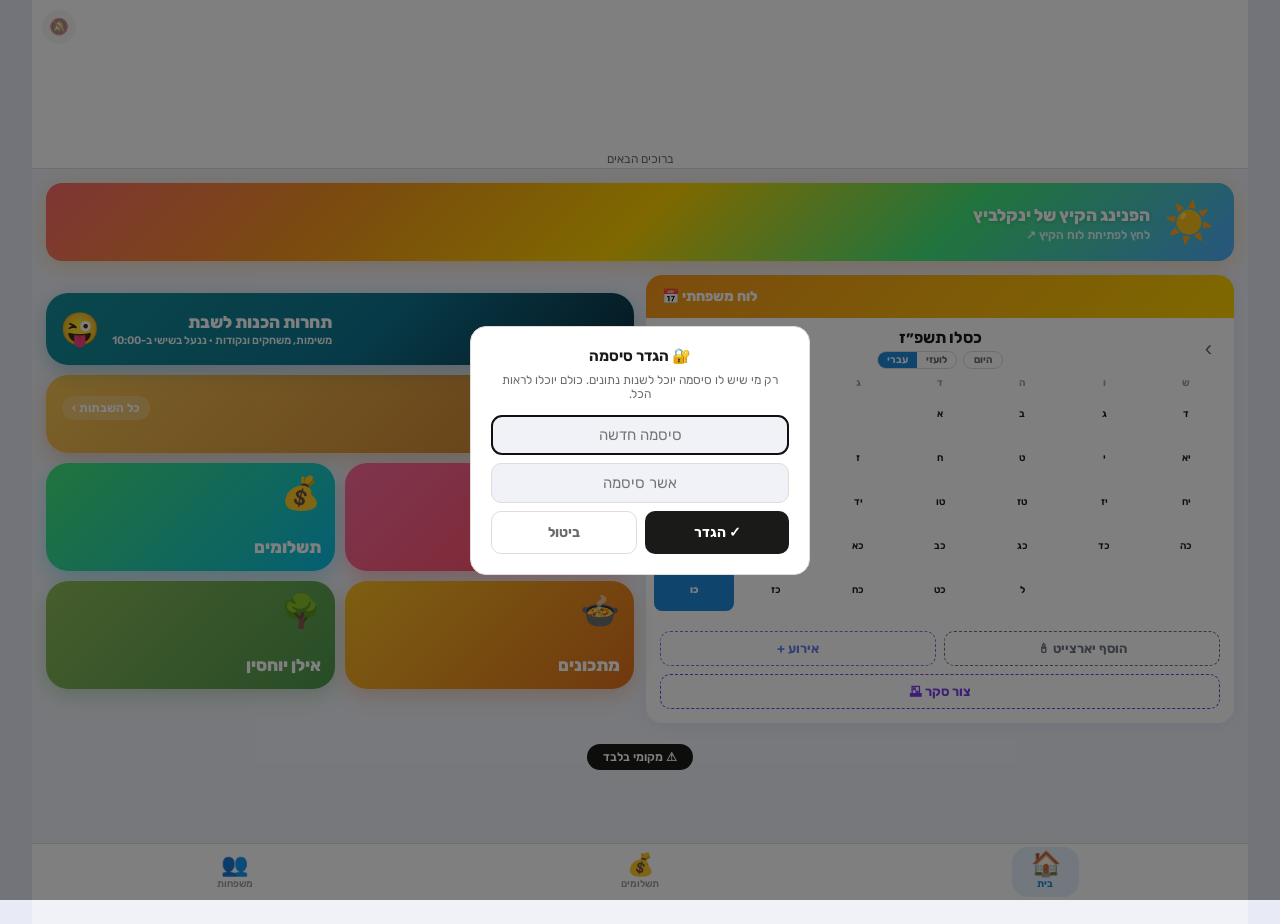
==== commit 4dd991a3: "תחרות הכנות לשבת: הכפתור עבר מעל כרטיס השבת Co-Authored-By: Claude Opus 5.5 <noreply@anthropic.com>" ====
--- a/admin.html
+++ b/admin.html
@@ -57,12 +57,12 @@
     <div class="fh-pill-btns">
       <!-- Countdown clocks — above the chat button, beside the calendar on desktop -->
       <div id="countdownSection"></div>
-      <!-- Shabbat at the parents' — this week's parsha, tap a family to mark it -->
-      <div id="shabbatHomeCard" class="fh-shb-card"></div>
       <!-- The families' Shabbat-prep contest (contest.js) -->
       <button class="fh-tile fh-tile-wide fh-tile-contest" style="background:linear-gradient(135deg,#14919B,#0E7490 55%,#0B2E3F);box-shadow:0 6px 20px rgba(14,116,144,0.3)" onclick="openContestOverlay()">
         <span class="fh-tile-ico">😜</span><span class="fh-tile-txt"><b>תחרות הכנות לשבת</b><small>משימות, משחקים ונקודות · ננעל בשישי ב-10:00</small></span>
       </button>
+      <!-- Shabbat at the parents' — this week's parsha, tap a family to mark it -->
+      <div id="shabbatHomeCard" class="fh-shb-card"></div>
       <div class="fh-tile-grid">
         <button class="fh-tile" style="background:linear-gradient(135deg,#FF6B9D,#FF4757);box-shadow:0 6px 20px rgba(255,71,87,0.3)" onclick="openChatSheet()">
           <span id="chatUnreadBadge" class="fh-tile-badge" style="display:none"></span>
